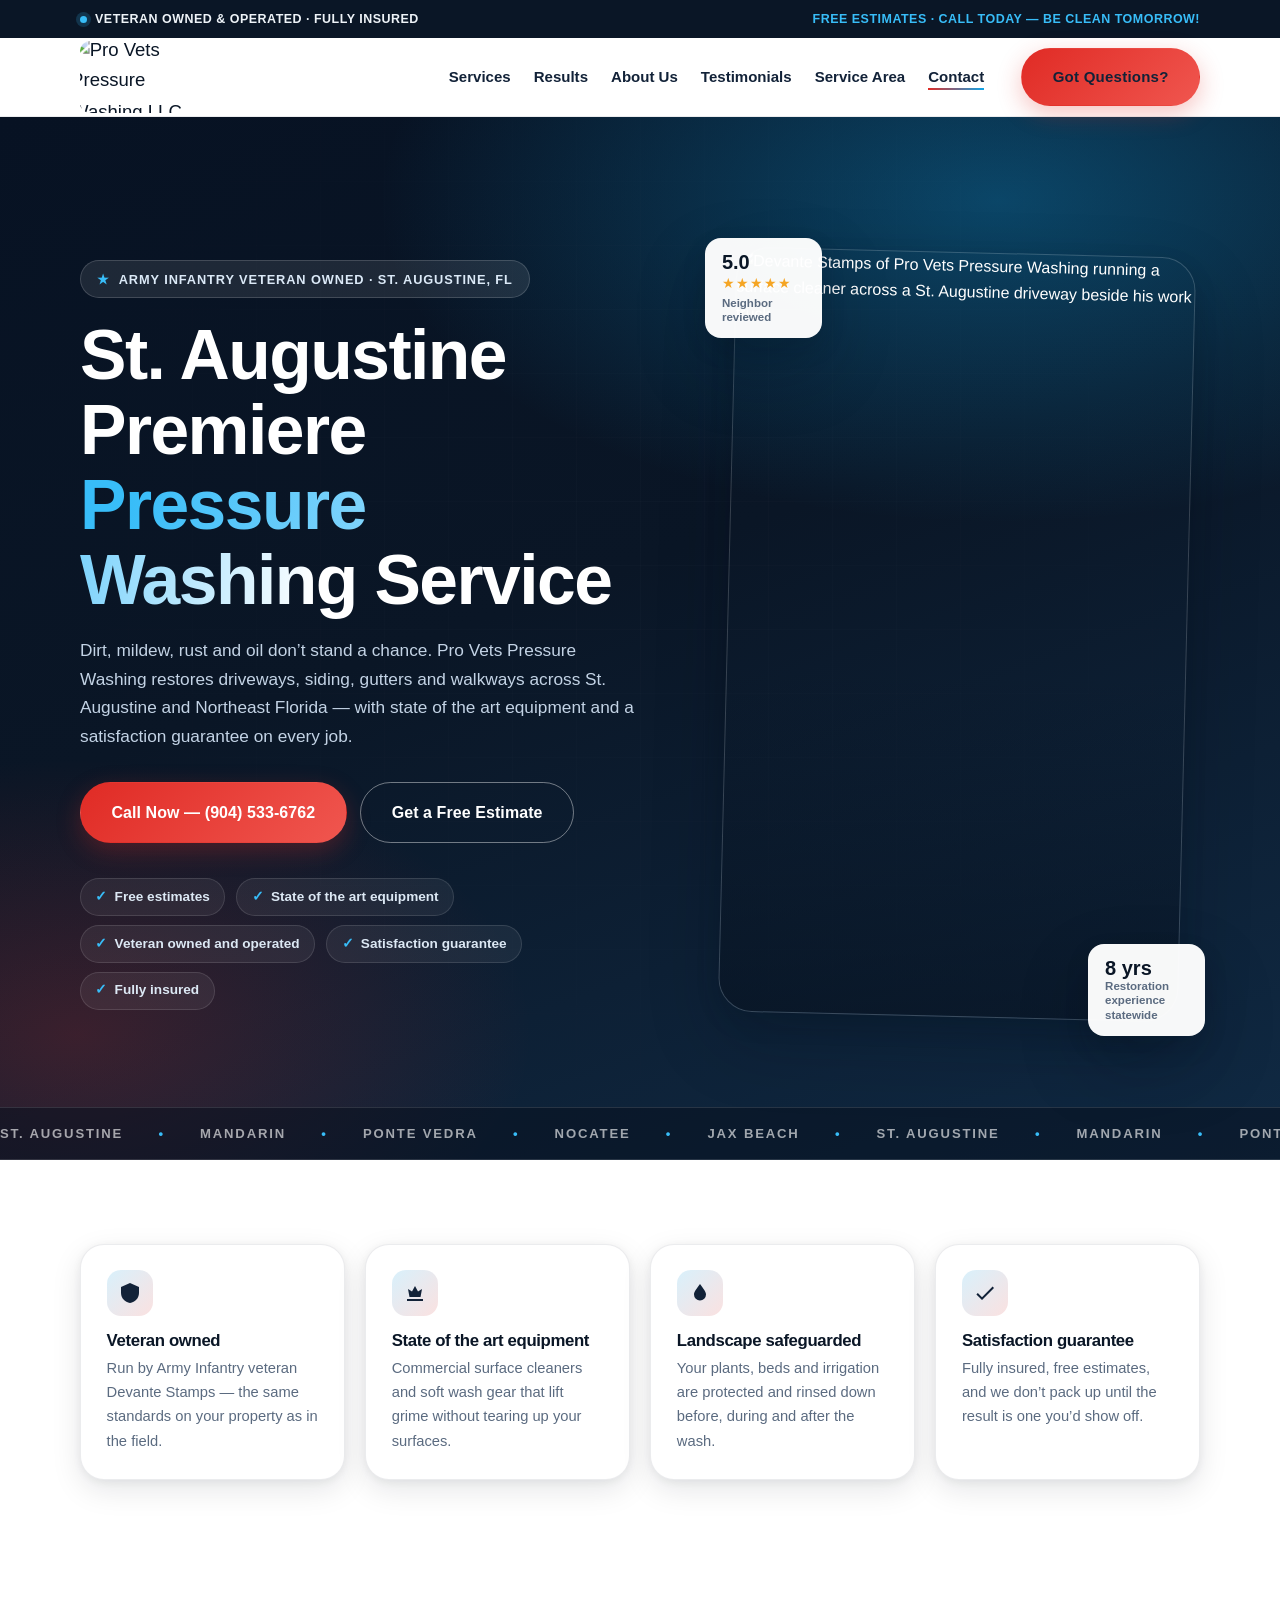
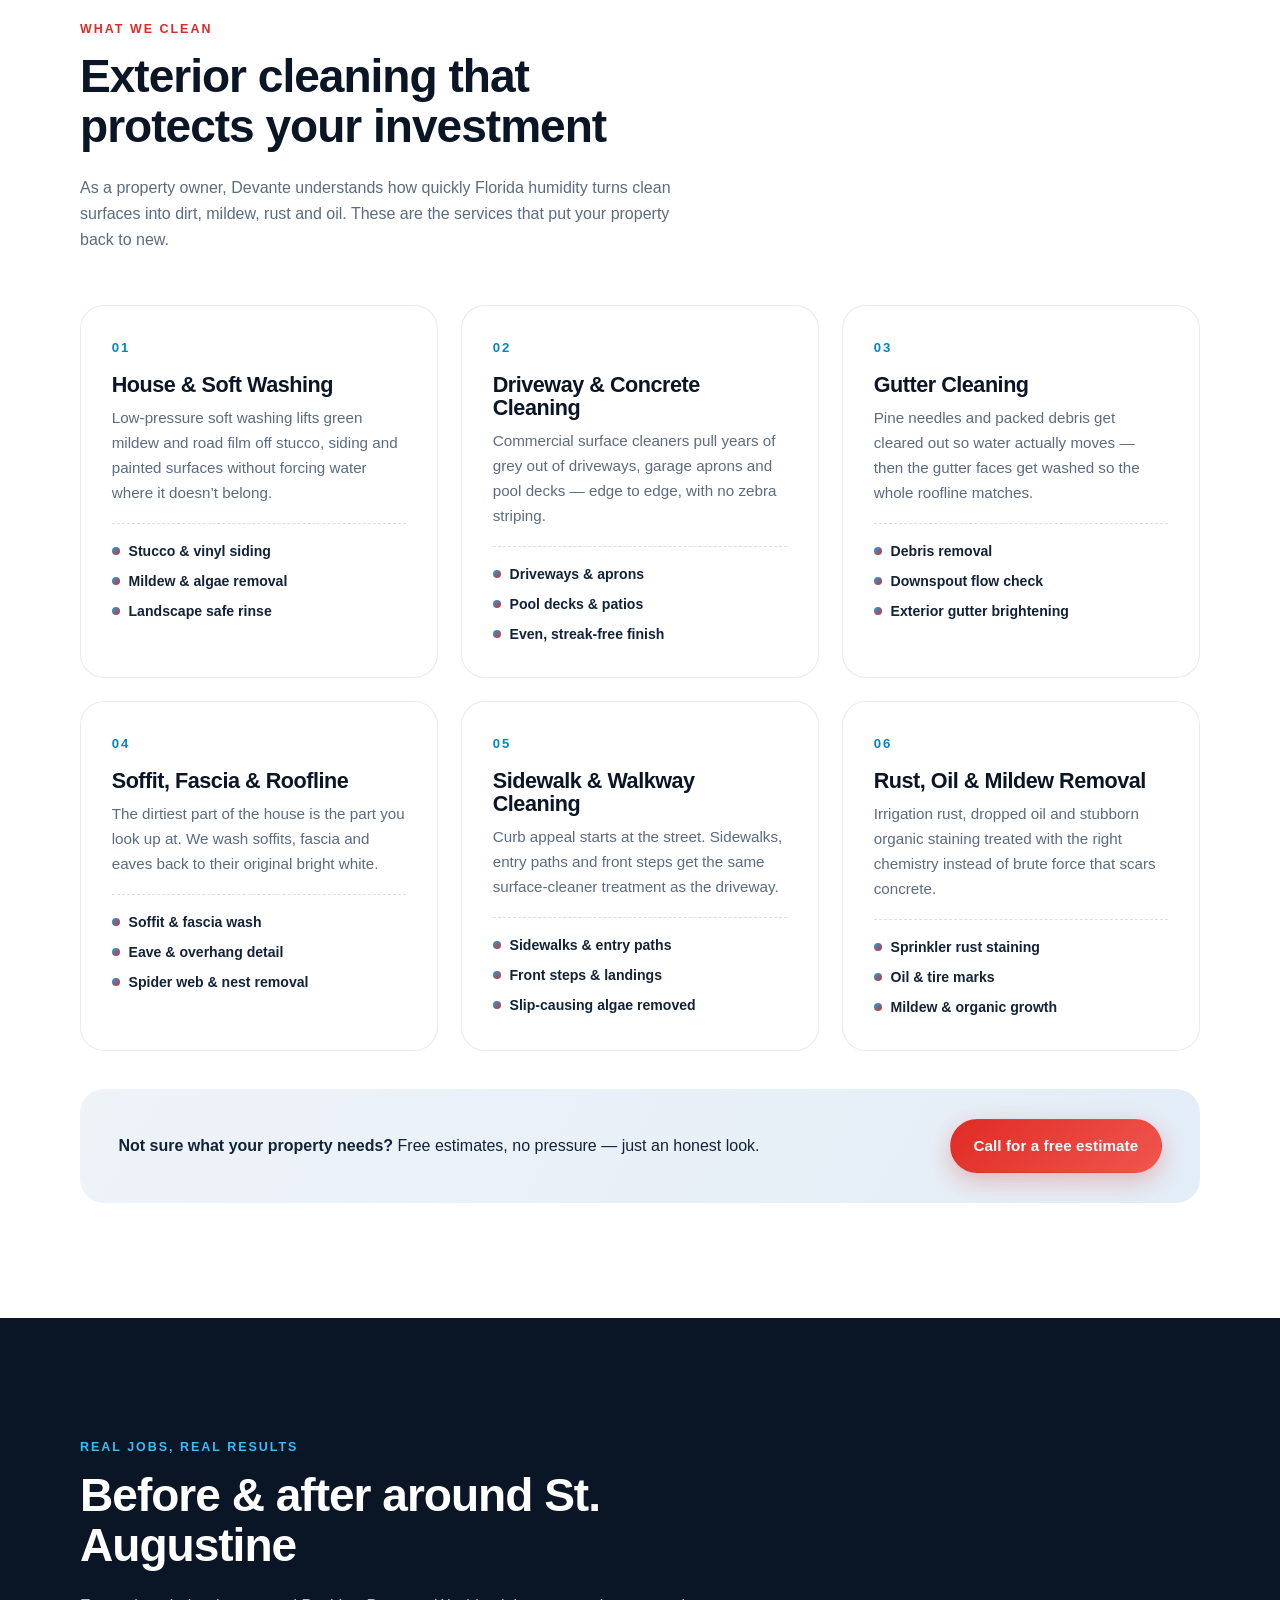
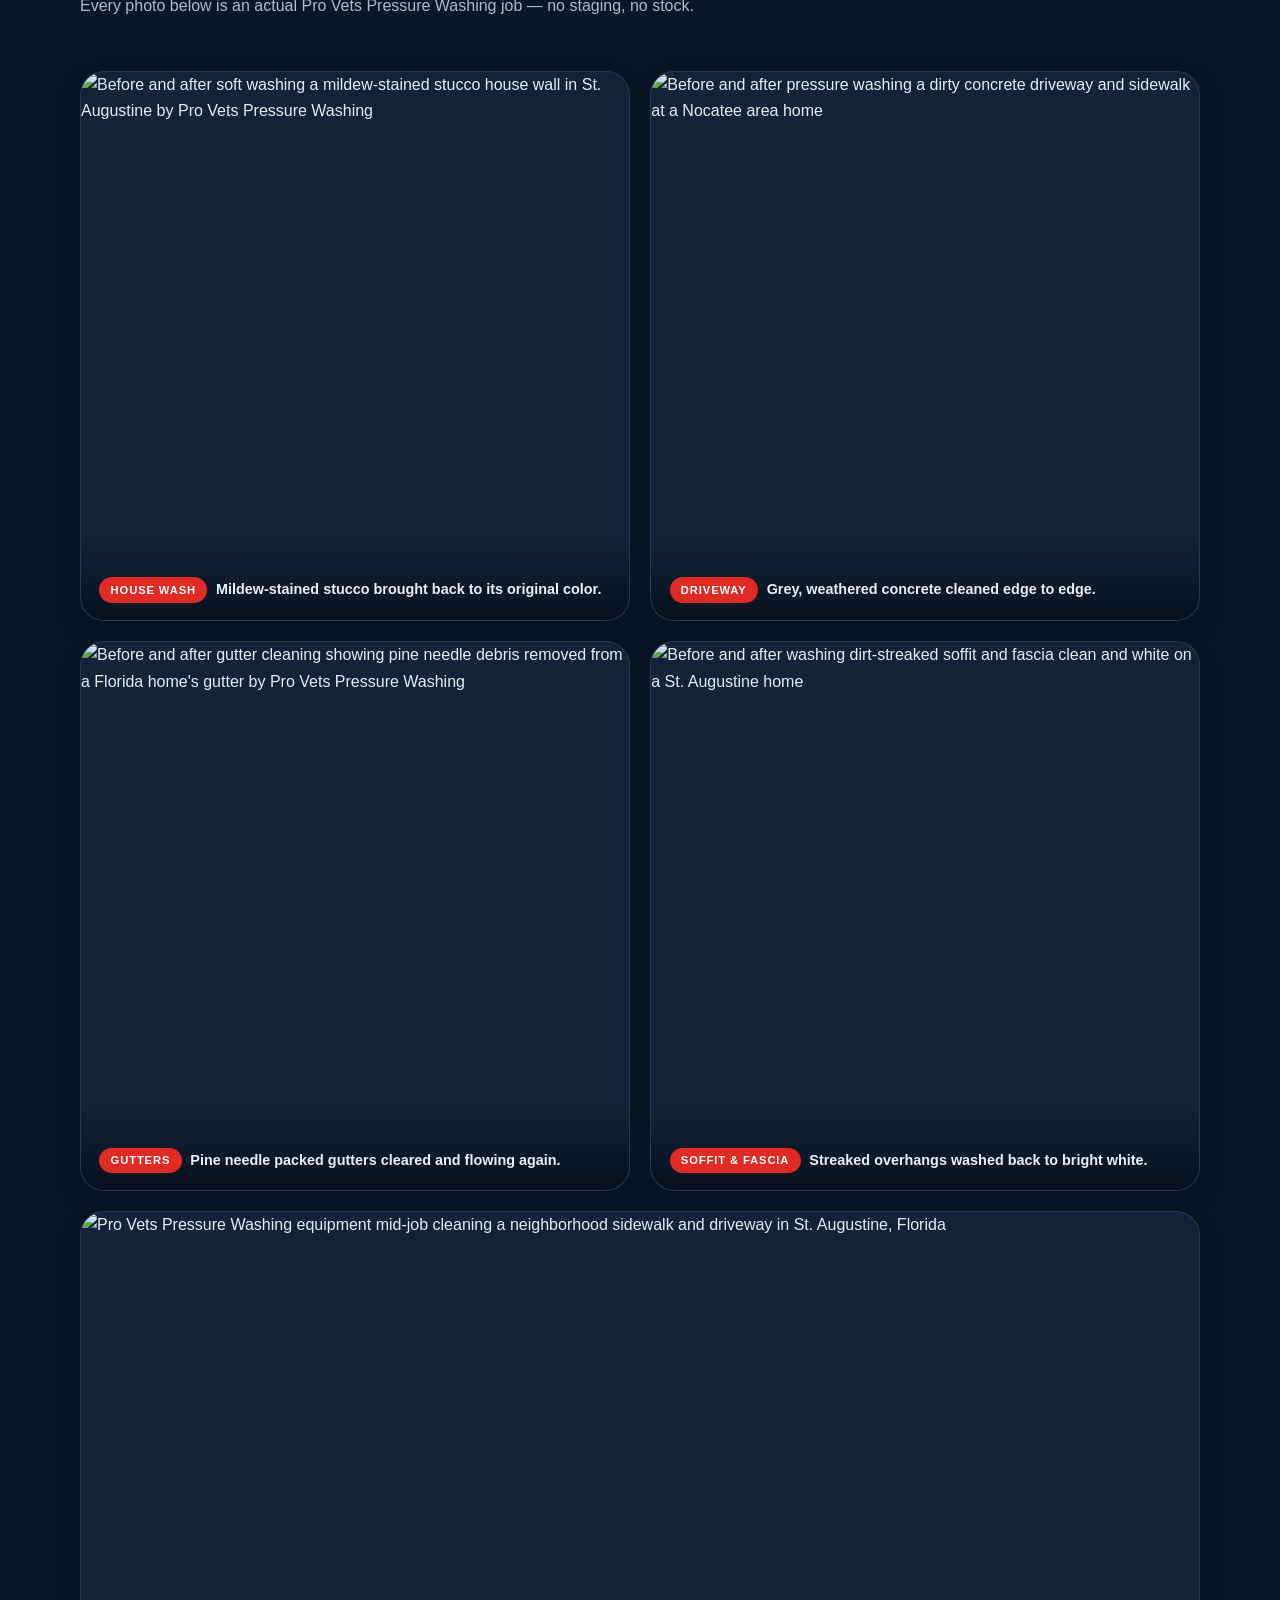
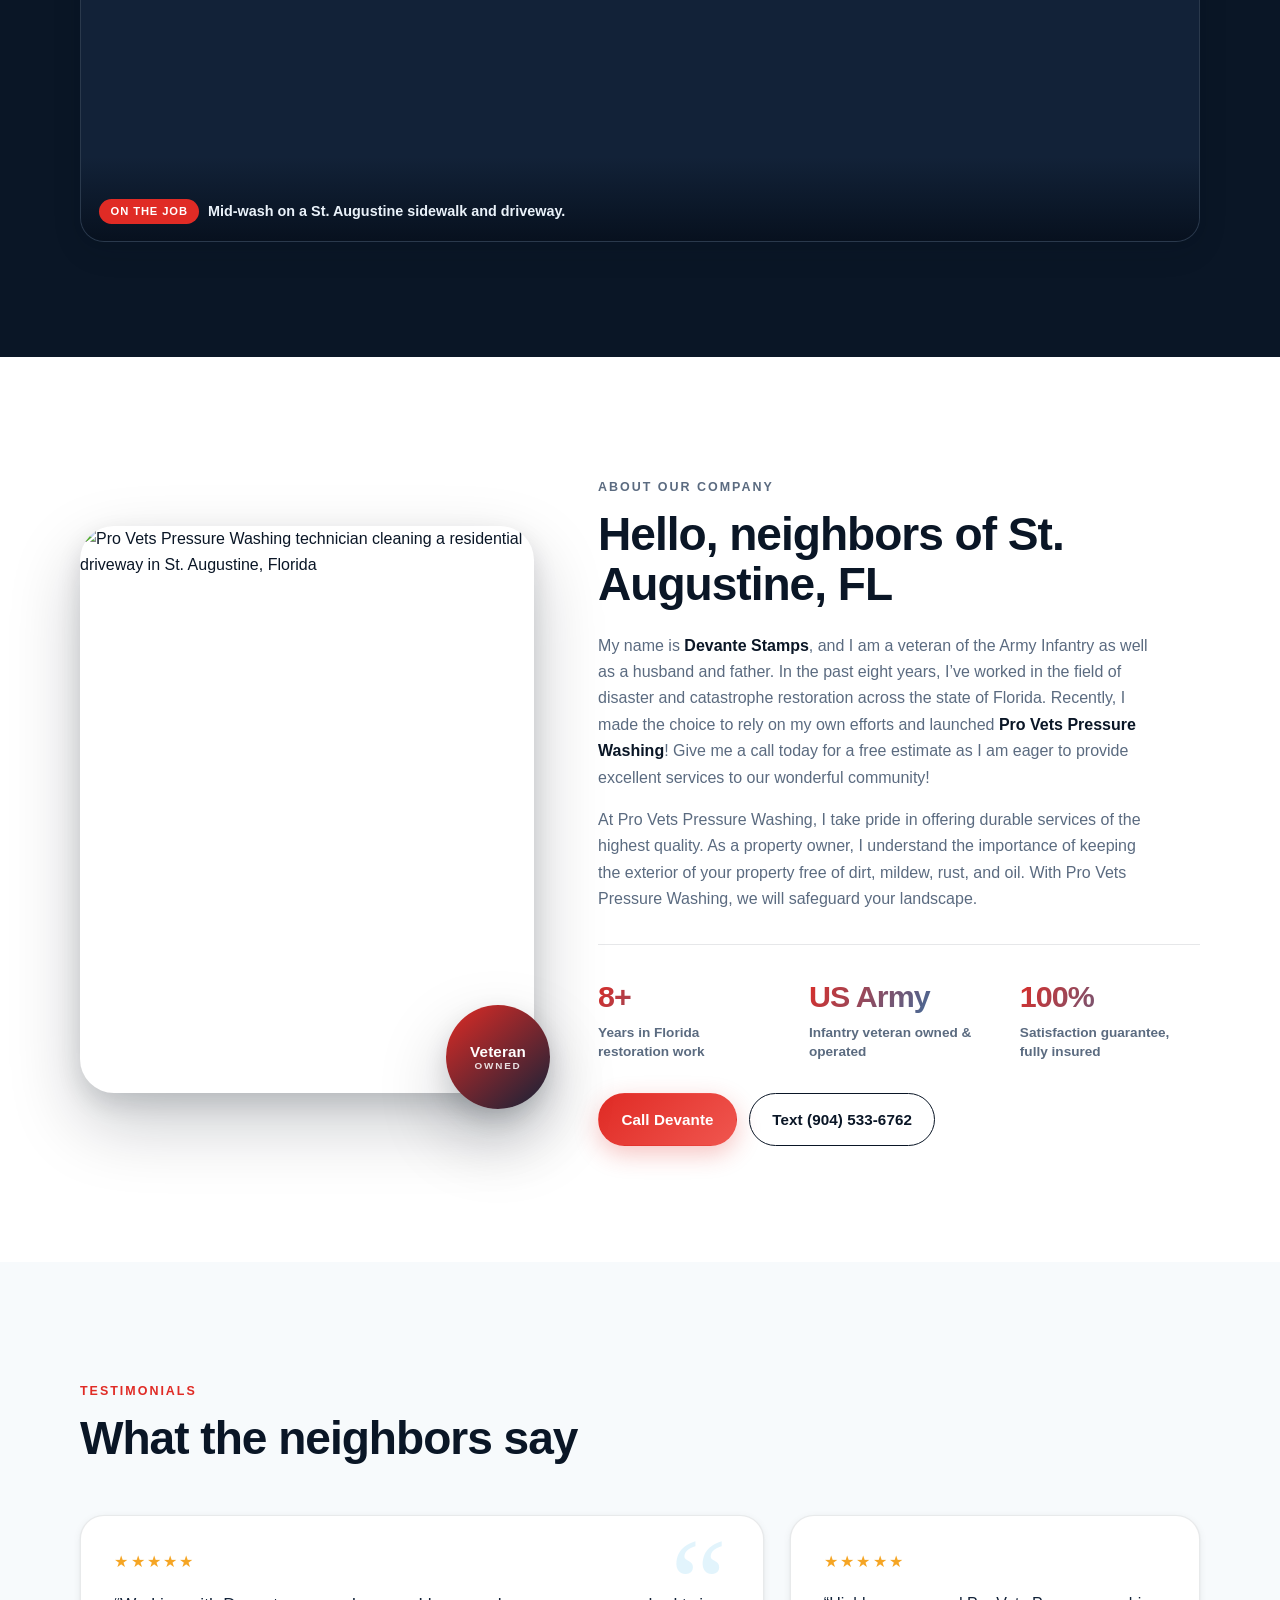
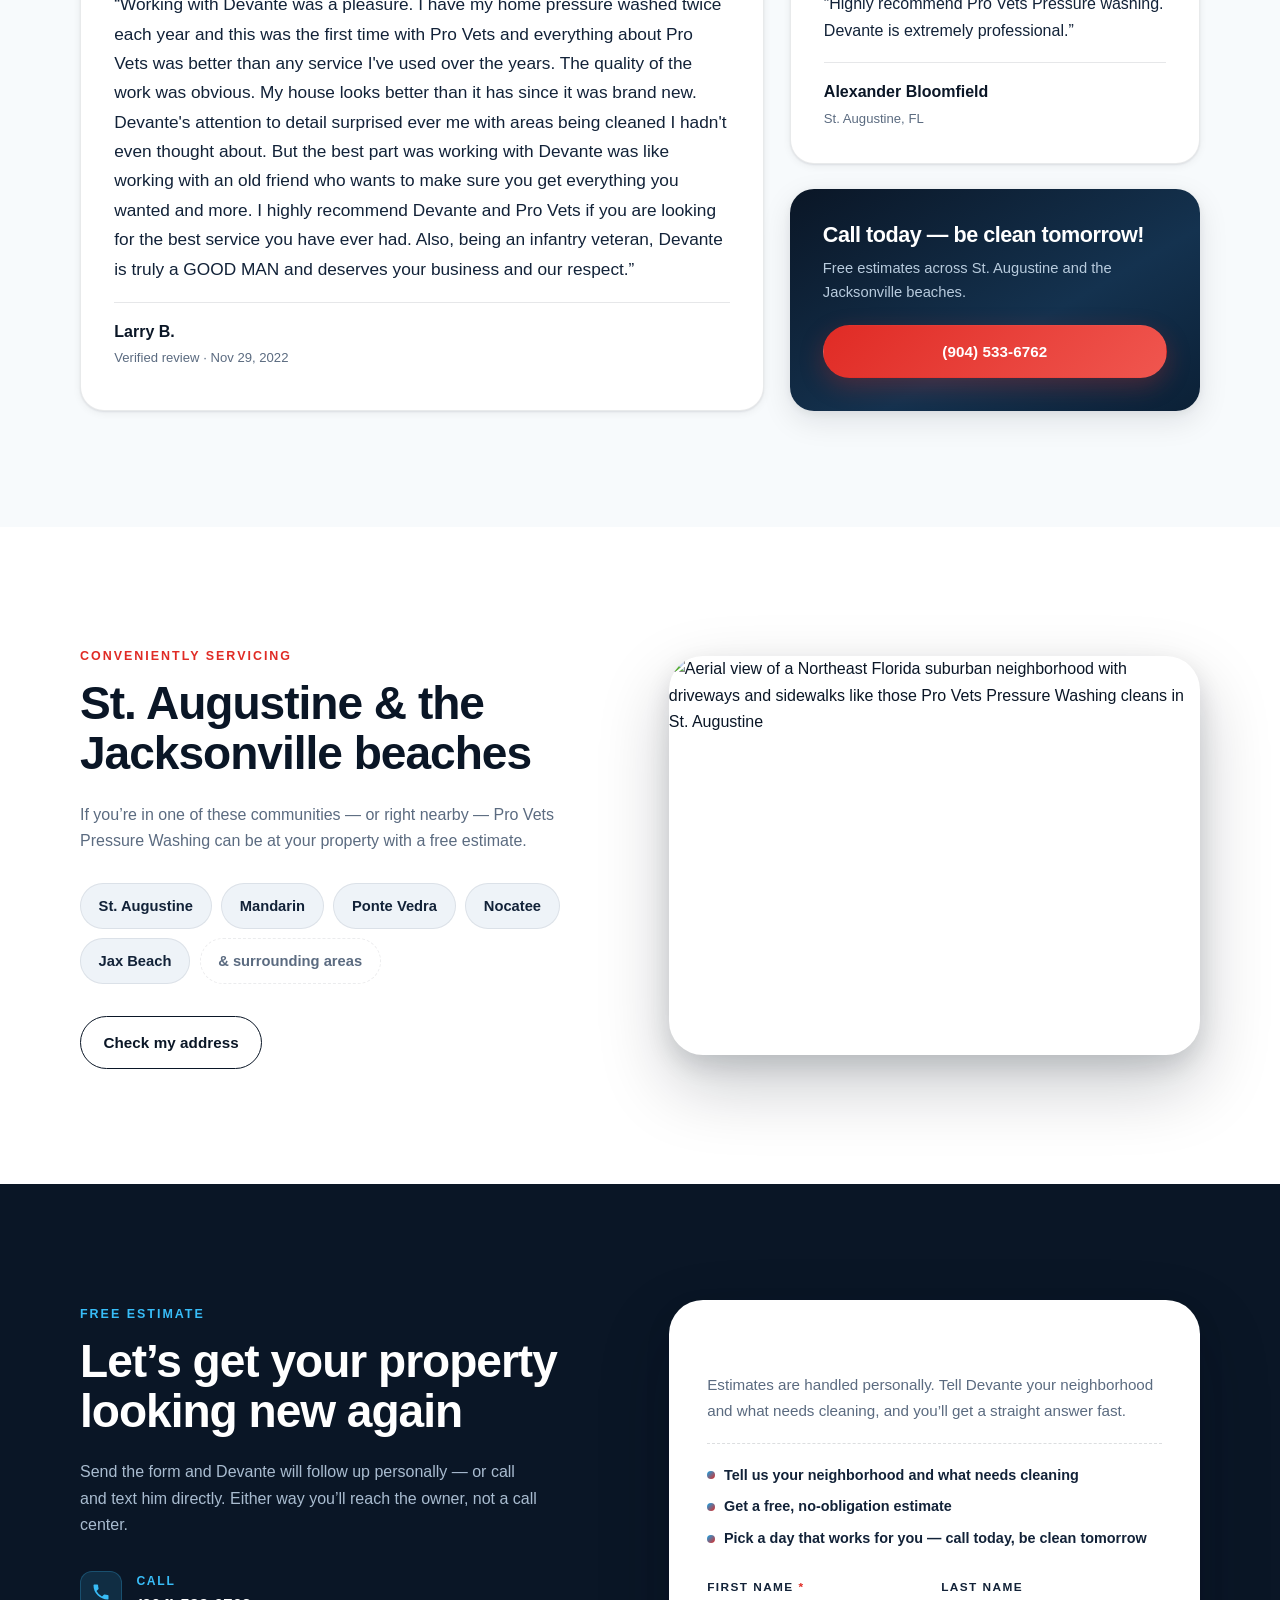
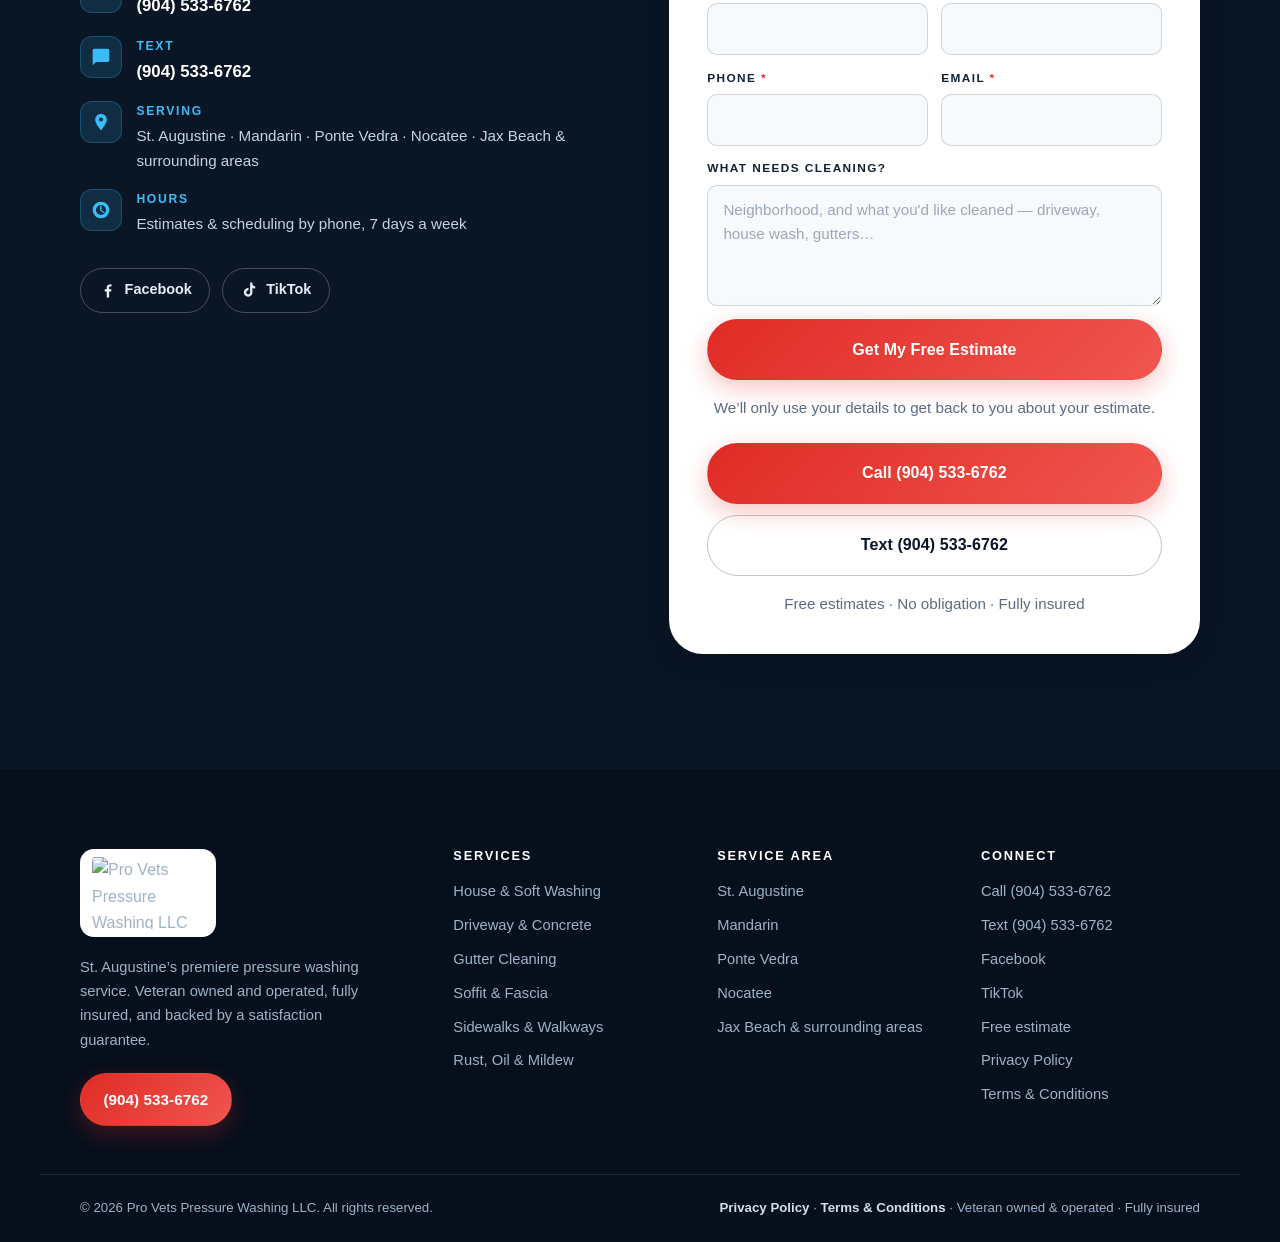
==== index.html @ 1c062914 "feat: add LeadrVision chatbot and site admin" ====
<!DOCTYPE html>
<html lang="en">
<head>
<meta charset="utf-8">
<meta name="viewport" content="width=device-width, initial-scale=1">
<title>Pro Vets Pressure Washing LLC | St. Augustine, FL</title>
<meta name="description" content="Veteran owned and operated pressure washing in St. Augustine, Mandarin, Ponte Vedra, Nocatee &amp; Jax Beach. Free estimates, state of the art equipment, satisfaction guarantee, fully insured. Call (904) 533-6762.">
<meta name="keywords" content="pressure washing St. Augustine FL, house washing St. Augustine, driveway cleaning Nocatee, gutter cleaning Ponte Vedra, soft washing Mandarin, veteran owned pressure washing Jacksonville">
<meta name="author" content="Pro Vets Pressure Washing LLC">
<meta name="theme-color" content="#0a1626">
<link rel="canonical" href="https://www.provetspressurewashing.com/">

<!-- Open Graph / social -->
<meta property="og:type" content="website">
<meta property="og:title" content="Pro Vets Pressure Washing LLC | St. Augustine Premiere Pressure Washing Service">
<meta property="og:description" content="Veteran owned and operated. Free estimates, state of the art equipment, satisfaction guarantee, fully insured. Call today — be clean tomorrow!">
<meta property="og:image" content="https://images.pexels.com/photos/4876669/pexels-photo-4876669.jpeg?auto=compress&amp;cs=tinysrgb&amp;w=1200">
<meta property="og:locale" content="en_US">
<meta name="twitter:card" content="summary_large_image">
<meta name="twitter:title" content="Pro Vets Pressure Washing LLC">
<meta name="twitter:description" content="St. Augustine's premiere pressure washing service. Veteran owned. Free estimates. (904) 533-6762">
<meta name="twitter:image" content="https://images.pexels.com/photos/4876669/pexels-photo-4876669.jpeg?auto=compress&amp;cs=tinysrgb&amp;w=1200">

<!-- Favicon (company logo mark) -->
<link rel="icon" href="data:image/svg+xml,%3Csvg%20xmlns='http://www.w3.org/2000/svg'%20viewBox='0%200%2064%2064'%3E%3Crect%20width='64'%20height='64'%20rx='14'%20fill='%23e02b25'/%3E%3Ctext%20x='32'%20y='42'%20font-family='Arial,Helvetica,sans-serif'%20font-size='26'%20font-weight='bold'%20fill='%23ffffff'%20text-anchor='middle'%3EPV%3C/text%3E%3C/svg%3E">
<link rel="apple-touch-icon" href="data:image/svg+xml,%3Csvg%20xmlns='http://www.w3.org/2000/svg'%20viewBox='0%200%2064%2064'%3E%3Crect%20width='64'%20height='64'%20rx='14'%20fill='%23e02b25'/%3E%3Ctext%20x='32'%20y='42'%20font-family='Arial,Helvetica,sans-serif'%20font-size='26'%20font-weight='bold'%20fill='%23ffffff'%20text-anchor='middle'%3EPV%3C/text%3E%3C/svg%3E">

<link rel="preconnect" href="https://images.leadconnectorhq.com">
<link rel="stylesheet" href="styles.css">

<script type="application/ld+json">
{
  "@context": "https://schema.org",
  "@type": "HomeAndConstructionBusiness",
  "name": "Pro Vets Pressure Washing LLC",
  "description": "St. Augustine's premiere pressure washing service. Veteran owned and operated exterior cleaning for homes and properties across St. Augustine, Mandarin, Ponte Vedra, Nocatee and Jax Beach.",
  "telephone": "+1-904-533-6762",
  "image": "https://images.pexels.com/photos/4876669/pexels-photo-4876669.jpeg?auto=compress&cs=tinysrgb&w=1200",
  "logo": "https://assets.cdn.filesafe.space/60mqvUeI3AjQBxVF6rgY/media/6aada92e568ea1e227388a1c.png",
  "founder": { "@type": "Person", "name": "Devante Stamps" },
  "areaServed": [
    { "@type": "Place", "name": "St. Augustine, FL" },
    { "@type": "Place", "name": "Mandarin, FL" },
    { "@type": "Place", "name": "Ponte Vedra, FL" },
    { "@type": "Place", "name": "Nocatee, FL" },
    { "@type": "Place", "name": "Jacksonville Beach, FL" }
  ],
  "address": { "@type": "PostalAddress", "addressRegion": "FL", "addressCountry": "US", "addressLocality": "St. Augustine" },
  "sameAs": [
    "https://www.facebook.com/provetspw",
    "https://www.tiktok.com/@provetspwllc"
  ],
  "makesOffer": [
    { "@type": "Offer", "itemOffered": { "@type": "Service", "name": "House &amp; Soft Washing" } },
    { "@type": "Offer", "itemOffered": { "@type": "Service", "name": "Driveway &amp; Concrete Cleaning" } },
    { "@type": "Offer", "itemOffered": { "@type": "Service", "name": "Gutter Cleaning" } },
    { "@type": "Offer", "itemOffered": { "@type": "Service", "name": "Soffit, Fascia &amp; Roofline Washing" } },
    { "@type": "Offer", "itemOffered": { "@type": "Service", "name": "Sidewalk &amp; Walkway Cleaning" } },
    { "@type": "Offer", "itemOffered": { "@type": "Service", "name": "Rust, Oil &amp; Mildew Stain Removal" } }
  ]
}
</script>
</head>
<body>

<a class="skip-link" href="#main">Skip to main content</a>

<!-- ============ HEADER ============ -->
<header class="site-header" id="top">
  <div class="topbar">
    <div class="wrap topbar__inner">
      <span class="topbar__item"><span class="dot" aria-hidden="true"></span> Veteran Owned &amp; Operated · Fully Insured</span>
      <span class="topbar__item topbar__item--right">Free estimates · Call today — be clean tomorrow!</span>
    </div>
  </div>

  <div class="wrap nav">
    <a class="brand" href="#top" aria-label="Pro Vets Pressure Washing LLC — home">
      <img class="brand__logo" src="https://assets.cdn.filesafe.space/60mqvUeI3AjQBxVF6rgY/media/6aada92e568ea1e227388a1c.png" alt="Pro Vets Pressure Washing LLC" width="512" height="512" decoding="async">
    </a>

    <button class="nav__toggle" id="navToggle" aria-expanded="false" aria-controls="primaryNav" aria-label="Open navigation menu">
      <span></span><span></span><span></span>
    </button>

    <nav class="nav__menu" id="primaryNav" aria-label="Primary">
      <ul>
        <li><a href="#services">Services</a></li>
        <li><a href="#results">Results</a></li>
        <li><a href="#about">About Us</a></li>
        <li><a href="#testimonials">Testimonials</a></li>
        <li><a href="#areas">Service Area</a></li>
        <li><a href="#contact">Contact</a></li>
      </ul>
      <div class="nav__cta">
        <a class="btn btn--primary" href="#contact">Got Questions?</a>
      </div>
    </nav>
  </div>
</header>

<main id="main">

<!-- ============ HERO ============ -->
<section class="hero" aria-labelledby="hero-title">
  <div class="hero__bg" aria-hidden="true"></div>
  <div class="wrap hero__inner">
    <div class="hero__copy">
      <p class="eyebrow"><span class="eyebrow__star" aria-hidden="true">★</span> Army Infantry Veteran Owned · St. Augustine, FL</p>
      <h1 id="hero-title">St. Augustine Premiere <span class="grad">Pressure Washing</span> Service</h1>
      <p class="hero__lead">
        Dirt, mildew, rust and oil don’t stand a chance. Pro Vets Pressure Washing restores driveways,
        siding, gutters and walkways across St. Augustine and Northeast Florida — with state of the art equipment
        and a satisfaction guarantee on every job.
      </p>

      <div class="hero__actions">
        <a class="btn btn--primary btn--lg" href="tel:+19045336762">Call Now — (904) 533-6762</a>
        <a class="btn btn--outline btn--lg" href="#contact">Get a Free Estimate</a>
      </div>

      <ul class="hero__points">
        <li>Free estimates</li>
        <li>State of the art equipment</li>
        <li>Veteran owned and operated</li>
        <li>Satisfaction guarantee</li>
        <li>Fully insured</li>
      </ul>
    </div>

    <div class="hero__media">
      <div class="hero__frame">
        <img
          src="https://images.pexels.com/photos/4876669/pexels-photo-4876669.jpeg?auto=compress&amp;cs=tinysrgb&amp;w=900"
          srcset="https://images.pexels.com/photos/4876669/pexels-photo-4876669.jpeg?auto=compress&amp;cs=tinysrgb&amp;w=640 640w,
                  https://images.pexels.com/photos/4876669/pexels-photo-4876669.jpeg?auto=compress&amp;cs=tinysrgb&amp;w=900 900w,
                  https://images.pexels.com/photos/4876669/pexels-photo-4876669.jpeg?auto=compress&amp;cs=tinysrgb&amp;w=1200 1200w"
          sizes="(max-width: 900px) 90vw, 460px"
          width="760" height="1266" fetchpriority="high"
          alt="Devante Stamps of Pro Vets Pressure Washing running a surface cleaner across a St. Augustine driveway beside his work truck">
      </div>
      <div class="hero__badge hero__badge--top">
        <strong>5.0</strong>
        <span aria-hidden="true">★★★★★</span>
        <small>Neighbor reviewed</small>
      </div>
      <div class="hero__badge hero__badge--bottom">
        <strong>8 yrs</strong>
        <small>Restoration experience statewide</small>
      </div>
    </div>
  </div>

  <div class="ticker" aria-hidden="true">
    <div class="ticker__track">
      <span>St. Augustine</span><span>•</span><span>Mandarin</span><span>•</span>
      <span>Ponte Vedra</span><span>•</span><span>Nocatee</span><span>•</span><span>Jax Beach</span><span>•</span>
      <span>St. Augustine</span><span>•</span><span>Mandarin</span><span>•</span>
      <span>Ponte Vedra</span><span>•</span><span>Nocatee</span><span>•</span><span>Jax Beach</span><span>•</span>
    </div>
  </div>
</section>

<!-- ============ VALUE STRIP ============ -->
<section class="strip" aria-label="Why homeowners choose Pro Vets">
  <div class="wrap strip__grid">
    <article class="strip__card reveal">
      <span class="strip__icon" aria-hidden="true">
        <svg viewBox="0 0 24 24"><path d="M12 2 3 6v6c0 5 3.8 9.3 9 10 5.2-.7 9-5 9-10V6z"/></svg>
      </span>
      <h3>Veteran owned</h3>
      <p>Run by Army Infantry veteran Devante Stamps — the same standards on your property as in the field.</p>
    </article>
    <article class="strip__card reveal">
      <span class="strip__icon" aria-hidden="true">
        <svg viewBox="0 0 24 24"><path d="M4 20h16v-2H4zM6.5 16h11l1.5-8-4 2.5L12 5 9 10.5 5 8z"/></svg>
      </span>
      <h3>State of the art equipment</h3>
      <p>Commercial surface cleaners and soft wash gear that lift grime without tearing up your surfaces.</p>
    </article>
    <article class="strip__card reveal">
      <span class="strip__icon" aria-hidden="true">
        <svg viewBox="0 0 24 24"><path d="M12 3c-3 4.5-6 7.3-6 10.5A6 6 0 0 0 18 13.5C18 10.3 15 7.5 12 3"/></svg>
      </span>
      <h3>Landscape safeguarded</h3>
      <p>Your plants, beds and irrigation are protected and rinsed down before, during and after the wash.</p>
    </article>
    <article class="strip__card reveal">
      <span class="strip__icon" aria-hidden="true">
        <svg viewBox="0 0 24 24"><path d="M9 16.2 4.8 12l-1.4 1.4L9 19 21 7l-1.4-1.4z"/></svg>
      </span>
      <h3>Satisfaction guarantee</h3>
      <p>Fully insured, free estimates, and we don’t pack up until the result is one you’d show off.</p>
    </article>
  </div>
</section>

<!-- ============ SERVICES ============ -->
<section class="section" id="services" aria-labelledby="services-title">
  <div class="wrap">
    <header class="section__head">
      <p class="kicker">What we clean</p>
      <h2 id="services-title">Exterior cleaning that protects your investment</h2>
      <p class="section__sub">
        As a property owner, Devante understands how quickly Florida humidity turns clean surfaces into
        dirt, mildew, rust and oil. These are the services that put your property back to new.
      </p>
    </header>

    <div class="services">
      <article class="service reveal">
        <span class="service__num">01</span>
        <h3>House &amp; Soft Washing</h3>
        <p>Low-pressure soft washing lifts green mildew and road film off stucco, siding and painted surfaces without forcing water where it doesn’t belong.</p>
        <ul class="service__list">
          <li>Stucco &amp; vinyl siding</li>
          <li>Mildew &amp; algae removal</li>
          <li>Landscape safe rinse</li>
        </ul>
      </article>

      <article class="service reveal">
        <span class="service__num">02</span>
        <h3>Driveway &amp; Concrete Cleaning</h3>
        <p>Commercial surface cleaners pull years of grey out of driveways, garage aprons and pool decks — edge to edge, with no zebra striping.</p>
        <ul class="service__list">
          <li>Driveways &amp; aprons</li>
          <li>Pool decks &amp; patios</li>
          <li>Even, streak-free finish</li>
        </ul>
      </article>

      <article class="service reveal">
        <span class="service__num">03</span>
        <h3>Gutter Cleaning</h3>
        <p>Pine needles and packed debris get cleared out so water actually moves — then the gutter faces get washed so the whole roofline matches.</p>
        <ul class="service__list">
          <li>Debris removal</li>
          <li>Downspout flow check</li>
          <li>Exterior gutter brightening</li>
        </ul>
      </article>

      <article class="service reveal">
        <span class="service__num">04</span>
        <h3>Soffit, Fascia &amp; Roofline</h3>
        <p>The dirtiest part of the house is the part you look up at. We wash soffits, fascia and eaves back to their original bright white.</p>
        <ul class="service__list">
          <li>Soffit &amp; fascia wash</li>
          <li>Eave &amp; overhang detail</li>
          <li>Spider web &amp; nest removal</li>
        </ul>
      </article>

      <article class="service reveal">
        <span class="service__num">05</span>
        <h3>Sidewalk &amp; Walkway Cleaning</h3>
        <p>Curb appeal starts at the street. Sidewalks, entry paths and front steps get the same surface-cleaner treatment as the driveway.</p>
        <ul class="service__list">
          <li>Sidewalks &amp; entry paths</li>
          <li>Front steps &amp; landings</li>
          <li>Slip-causing algae removed</li>
        </ul>
      </article>

      <article class="service reveal">
        <span class="service__num">06</span>
        <h3>Rust, Oil &amp; Mildew Removal</h3>
        <p>Irrigation rust, dropped oil and stubborn organic staining treated with the right chemistry instead of brute force that scars concrete.</p>
        <ul class="service__list">
          <li>Sprinkler rust staining</li>
          <li>Oil &amp; tire marks</li>
          <li>Mildew &amp; organic growth</li>
        </ul>
      </article>
    </div>

    <div class="services__cta">
      <p><strong>Not sure what your property needs?</strong> Free estimates, no pressure — just an honest look.</p>
      <a class="btn btn--primary" href="tel:+19045336762">Call for a free estimate</a>
    </div>
  </div>
</section>

<!-- ============ RESULTS / BEFORE & AFTER ============ -->
<section class="section section--dark" id="results" aria-labelledby="results-title">
  <div class="wrap">
    <header class="section__head section__head--light">
      <p class="kicker">Real jobs, real results</p>
      <h2 id="results-title">Before &amp; after around St. Augustine</h2>
      <p class="section__sub">Every photo below is an actual Pro Vets Pressure Washing job — no staging, no stock.</p>
    </header>

    <div class="gallery">
      <figure class="gallery__item reveal">
        <img loading="lazy" width="900" height="900"
          src="https://images.leadconnectorhq.com/image/f_webp/q_80/r_900/u_https://assets.cdn.filesafe.space/tEwpfqRXyJciceBXi2qw/media/6388be97dc4fc22bc71daac3.jpeg"
          srcset="https://images.leadconnectorhq.com/image/f_webp/q_80/r_640/u_https://assets.cdn.filesafe.space/tEwpfqRXyJciceBXi2qw/media/6388be97dc4fc22bc71daac3.jpeg 640w,
                  https://images.leadconnectorhq.com/image/f_webp/q_80/r_900/u_https://assets.cdn.filesafe.space/tEwpfqRXyJciceBXi2qw/media/6388be97dc4fc22bc71daac3.jpeg 900w"
          sizes="(max-width: 700px) 90vw, 45vw"
          alt="Before and after soft washing a mildew-stained stucco house wall in St. Augustine by Pro Vets Pressure Washing">
        <figcaption><span class="tag">House Wash</span> Mildew-stained stucco brought back to its original color.</figcaption>
      </figure>

      <figure class="gallery__item reveal">
        <img loading="lazy" width="900" height="900"
          src="https://images.leadconnectorhq.com/image/f_webp/q_80/r_900/u_https://assets.cdn.filesafe.space/tEwpfqRXyJciceBXi2qw/media/6388be97e6115571658e54ee.jpeg"
          srcset="https://images.leadconnectorhq.com/image/f_webp/q_80/r_640/u_https://assets.cdn.filesafe.space/tEwpfqRXyJciceBXi2qw/media/6388be97e6115571658e54ee.jpeg 640w,
                  https://images.leadconnectorhq.com/image/f_webp/q_80/r_900/u_https://assets.cdn.filesafe.space/tEwpfqRXyJciceBXi2qw/media/6388be97e6115571658e54ee.jpeg 900w"
          sizes="(max-width: 700px) 90vw, 45vw"
          alt="Before and after pressure washing a dirty concrete driveway and sidewalk at a Nocatee area home">
        <figcaption><span class="tag">Driveway</span> Grey, weathered concrete cleaned edge to edge.</figcaption>
      </figure>

      <figure class="gallery__item reveal">
        <img loading="lazy" width="900" height="900"
          src="https://images.leadconnectorhq.com/image/f_webp/q_80/r_900/u_https://assets.cdn.filesafe.space/tEwpfqRXyJciceBXi2qw/media/6388be97dc4fc2801d1daab6.jpeg"
          srcset="https://images.leadconnectorhq.com/image/f_webp/q_80/r_640/u_https://assets.cdn.filesafe.space/tEwpfqRXyJciceBXi2qw/media/6388be97dc4fc2801d1daab6.jpeg 640w,
                  https://images.leadconnectorhq.com/image/f_webp/q_80/r_900/u_https://assets.cdn.filesafe.space/tEwpfqRXyJciceBXi2qw/media/6388be97dc4fc2801d1daab6.jpeg 900w"
          sizes="(max-width: 700px) 90vw, 45vw"
          alt="Before and after gutter cleaning showing pine needle debris removed from a Florida home's gutter by Pro Vets Pressure Washing">
        <figcaption><span class="tag">Gutters</span> Pine needle packed gutters cleared and flowing again.</figcaption>
      </figure>

      <figure class="gallery__item reveal">
        <img loading="lazy" width="900" height="900"
          src="https://images.leadconnectorhq.com/image/f_webp/q_80/r_1200/u_https://assets.cdn.filesafe.space/tEwpfqRXyJciceBXi2qw/media/6388be97e61155748d8e54e6.jpeg"
          sizes="(max-width: 700px) 90vw, 45vw"
          alt="Before and after washing dirt-streaked soffit and fascia clean and white on a St. Augustine home">
        <figcaption><span class="tag">Soffit &amp; Fascia</span> Streaked overhangs washed back to bright white.</figcaption>
      </figure>

      <figure class="gallery__item gallery__item--wide reveal">
        <img loading="lazy" width="900" height="1200"
          src="https://images.leadconnectorhq.com/image/f_webp/q_80/r_1200/u_https://assets.cdn.filesafe.space/tEwpfqRXyJciceBXi2qw/media/6388be97e61155dc698e54f6.jpeg"
          sizes="(max-width: 700px) 90vw, 45vw"
          alt="Pro Vets Pressure Washing equipment mid-job cleaning a neighborhood sidewalk and driveway in St. Augustine, Florida">
        <figcaption><span class="tag">On the job</span> Mid-wash on a St. Augustine sidewalk and driveway.</figcaption>
      </figure>
    </div>
  </div>
</section>

<!-- ============ ABOUT ============ -->
<section class="section" id="about" aria-labelledby="about-title">
  <div class="wrap about">
    <div class="about__media reveal">
      <img decoding="async" width="900" height="1200"
        src="https://images.pexels.com/photos/5693651/pexels-photo-5693651.jpeg?auto=compress&amp;cs=tinysrgb&amp;w=900"
        srcset="https://images.pexels.com/photos/5693651/pexels-photo-5693651.jpeg?auto=compress&amp;cs=tinysrgb&amp;w=640 640w,
                https://images.pexels.com/photos/5693651/pexels-photo-5693651.jpeg?auto=compress&amp;cs=tinysrgb&amp;w=900 900w"
        sizes="(max-width: 900px) 90vw, 480px"
        alt="Pro Vets Pressure Washing technician cleaning a residential driveway in St. Augustine, Florida">
      <div class="about__stamp about__stamp--text">
        <strong>Veteran</strong>
        <span>Owned</span>
      </div>
    </div>

    <div class="about__copy">
      <p class="kicker">About our company</p>
      <h2 id="about-title">Hello, neighbors of St. Augustine, FL</h2>
      <p>
        My name is <strong>Devante Stamps</strong>, and I am a veteran of the Army Infantry as well as a husband
        and father. In the past eight years, I’ve worked in the field of disaster and catastrophe restoration
        across the state of Florida. Recently, I made the choice to rely on my own efforts and launched
        <strong>Pro Vets Pressure Washing</strong>! Give me a call today for a free estimate as I am eager to
        provide excellent services to our wonderful community!
      </p>
      <p>
        At Pro Vets Pressure Washing, I take pride in offering durable services of the highest quality. As a
        property owner, I understand the importance of keeping the exterior of your property free of dirt,
        mildew, rust, and oil. With Pro Vets Pressure Washing, we will safeguard your landscape.
      </p>

      <dl class="about__stats">
        <div><dt>8+</dt><dd>Years in Florida restoration work</dd></div>
        <div><dt>US Army</dt><dd>Infantry veteran owned &amp; operated</dd></div>
        <div><dt>100%</dt><dd>Satisfaction guarantee, fully insured</dd></div>
      </dl>

      <div class="about__actions">
        <a class="btn btn--primary" href="tel:+19045336762">Call Devante</a>
        <a class="btn btn--outline" href="sms:+19045336762">Text (904) 533-6762</a>
      </div>
    </div>
  </div>
</section>

<!-- ============ TESTIMONIALS ============ -->
<section class="section section--tint" id="testimonials" aria-labelledby="testimonials-title">
  <div class="wrap">
    <header class="section__head">
      <p class="kicker">Testimonials</p>
      <h2 id="testimonials-title">What the neighbors say</h2>
    </header>

    <div class="quotes">
      <figure class="quote quote--feature reveal">
        <div class="quote__stars" role="img" aria-label="5 out of 5 stars">★★★★★</div>
        <blockquote>
          <p>
            “Working with Devante was a pleasure. I have my home pressure washed twice each year and this was
            the first time with Pro Vets and everything about Pro Vets was better than any service I've used over
            the years. The quality of the work was obvious. My house looks better than it has since it was brand
            new. Devante's attention to detail surprised ever me with areas being cleaned I hadn't even thought
            about. But the best part was working with Devante was like working with an old friend who wants to
            make sure you get everything you wanted and more. I highly recommend Devante and Pro Vets if you are
            looking for the best service you have ever had. Also, being an infantry veteran, Devante is truly a
            GOOD MAN and deserves your business and our respect.”
          </p>
        </blockquote>
        <figcaption><span class="quote__name">Larry B.</span><span class="quote__meta">Verified review · Nov 29, 2022</span></figcaption>
      </figure>

      <div class="quotes__side">
        <figure class="quote reveal">
          <div class="quote__stars" role="img" aria-label="5 out of 5 stars">★★★★★</div>
          <blockquote><p>“Highly recommend Pro Vets Pressure washing. Devante is extremely professional.”</p></blockquote>
          <figcaption><span class="quote__name">Alexander Bloomfield</span><span class="quote__meta">St. Augustine, FL</span></figcaption>
        </figure>

        <div class="quotes__cta reveal">
          <h3>Call today — be clean tomorrow!</h3>
          <p>Free estimates across St. Augustine and the Jacksonville beaches.</p>
          <a class="btn btn--primary btn--block" href="tel:+19045336762">(904) 533-6762</a>
        </div>
      </div>
    </div>
  </div>
</section>

<!-- ============ SERVICE AREA ============ -->
<section class="section" id="areas" aria-labelledby="areas-title">
  <div class="wrap areas">
    <div class="areas__copy">
      <p class="kicker">Conveniently servicing</p>
      <h2 id="areas-title">St. Augustine &amp; the Jacksonville beaches</h2>
      <p class="section__sub">If you’re in one of these communities — or right nearby — Pro Vets Pressure Washing can be at your property with a free estimate.</p>
      <ul class="areas__list">
        <li>St. Augustine</li>
        <li>Mandarin</li>
        <li>Ponte Vedra</li>
        <li>Nocatee</li>
        <li>Jax Beach</li>
        <li class="areas__list--plus">&amp; surrounding areas</li>
      </ul>
      <a class="btn btn--outline" href="#contact">Check my address</a>
    </div>
    <div class="areas__media reveal">
      <img decoding="async" width="940" height="650"
        src="https://images.pexels.com/photos/12569260/pexels-photo-12569260.jpeg?auto=compress&amp;cs=tinysrgb&amp;h=650&amp;w=940"
        alt="Aerial view of a Northeast Florida suburban neighborhood with driveways and sidewalks like those Pro Vets Pressure Washing cleans in St. Augustine">
    </div>
  </div>
</section>

<!-- ============ CONTACT ============ -->
<section class="section section--dark" id="contact" aria-labelledby="contact-title">
  <div class="wrap contact">
    <div class="contact__intro">
      <p class="kicker">Free estimate</p>
      <h2 id="contact-title">Let’s get your property looking new again</h2>
      <p>Send the form and Devante will follow up personally — or call and text him directly. Either way you’ll reach the owner, not a call center.</p>

      <ul class="contact__list">
        <li>
          <span class="contact__ico" aria-hidden="true"><svg viewBox="0 0 24 24"><path d="M6.6 10.8a15.1 15.1 0 0 0 6.6 6.6l2.2-2.2a1 1 0 0 1 1-.25 11.4 11.4 0 0 0 3.6.57 1 1 0 0 1 1 1V20a1 1 0 0 1-1 1A17 17 0 0 1 3 4a1 1 0 0 1 1-1h3.5a1 1 0 0 1 1 1 11.4 11.4 0 0 0 .57 3.6 1 1 0 0 1-.25 1z"/></svg></span>
          <span><strong>Call</strong><a href="tel:+19045336762">(904) 533-6762</a></span>
        </li>
        <li>
          <span class="contact__ico" aria-hidden="true"><svg viewBox="0 0 24 24"><path d="M20 2H4a2 2 0 0 0-2 2v18l4-4h14a2 2 0 0 0 2-2V4a2 2 0 0 0-2-2"/></svg></span>
          <span><strong>Text</strong><a href="sms:+19045336762">(904) 533-6762</a></span>
        </li>
        <li>
          <span class="contact__ico" aria-hidden="true"><svg viewBox="0 0 24 24"><path d="M12 2a7 7 0 0 0-7 7c0 5.2 7 13 7 13s7-7.8 7-13a7 7 0 0 0-7-7m0 9.5A2.5 2.5 0 1 1 12 6.5a2.5 2.5 0 0 1 0 5"/></svg></span>
          <span><strong>Serving</strong>St. Augustine · Mandarin · Ponte Vedra · Nocatee · Jax Beach &amp; surrounding areas</span>
        </li>
        <li>
          <span class="contact__ico" aria-hidden="true"><svg viewBox="0 0 24 24"><path d="M12 6a6 6 0 1 0 6 6 6 6 0 0 0-6-6m0-4a10 10 0 1 1-10 10A10 10 0 0 1 12 2m.6 5H11v6l4.7 2.9.8-1.3-3.9-2.3z"/></svg></span>
          <span><strong>Hours</strong>Estimates &amp; scheduling by phone, 7 days a week</span>
        </li>
      </ul>

      <div class="contact__social">
        <a href="https://www.facebook.com/provetspw" target="_blank" rel="noopener noreferrer" aria-label="Pro Vets Pressure Washing on Facebook">
          <svg viewBox="0 0 24 24" aria-hidden="true"><path d="M13.5 22v-8h2.7l.4-3.1h-3.1V8.9c0-.9.25-1.5 1.55-1.5H16.7V4.6A21 21 0 0 0 14.3 4.5c-2.4 0-4 1.45-4 4.1v2.3H7.6V14h2.7v8z"/></svg>
          Facebook
        </a>
        <a href="https://www.tiktok.com/@provetspwllc" target="_blank" rel="noopener noreferrer" aria-label="Pro Vets Pressure Washing on TikTok">
          <svg viewBox="0 0 24 24" aria-hidden="true"><path d="M16.5 2h-3v13.2a2.6 2.6 0 1 1-2.2-2.6V9.5a5.7 5.7 0 1 0 5.2 5.7V8.9a6.6 6.6 0 0 0 3.8 1.2V7a3.9 3.9 0 0 1-3.8-3.9z"/></svg>
          TikTok
        </a>
      </div>
    </div>

    <div class="contact__formwrap">
      <div class="contact__card">
        <h3>Request your free estimate</h3>
        <p>Estimates are handled personally. Tell Devante your neighborhood and what needs cleaning, and you’ll get a straight answer fast.</p>

        <ul class="contact__card-list">
          <li>Tell us your neighborhood and what needs cleaning</li>
          <li>Get a free, no-obligation estimate</li>
          <li>Pick a day that works for you — call today, be clean tomorrow</li>
        </ul>

        <form class="lead-form" id="estimateForm" data-form-name="Free Estimate Request" novalidate>
          <!-- Anti-spam honeypot: hidden from people, irresistible to bots -->
          <div class="lead-form__hp" aria-hidden="true">
            <label for="lf-company">Company</label>
            <input type="text" id="lf-company" name="company" tabindex="-1" autocomplete="off">
          </div>

          <div class="lead-form__row">
            <p class="lead-form__field">
              <label for="lf-first">First name <span class="req" aria-hidden="true">*</span></label>
              <input type="text" id="lf-first" name="firstName" autocomplete="given-name" required>
            </p>
            <p class="lead-form__field">
              <label for="lf-last">Last name</label>
              <input type="text" id="lf-last" name="lastName" autocomplete="family-name">
            </p>
          </div>

          <div class="lead-form__row">
            <p class="lead-form__field">
              <label for="lf-phone">Phone <span class="req" aria-hidden="true">*</span></label>
              <input type="tel" id="lf-phone" name="phone" autocomplete="tel" inputmode="tel" required>
            </p>
            <p class="lead-form__field">
              <label for="lf-email">Email <span class="req" aria-hidden="true">*</span></label>
              <input type="email" id="lf-email" name="email" autocomplete="email" inputmode="email" required>
            </p>
          </div>

          <p class="lead-form__field">
            <label for="lf-message">What needs cleaning?</label>
            <textarea id="lf-message" name="message" rows="4" placeholder="Neighborhood, and what you'd like cleaned — driveway, house wash, gutters…"></textarea>
          </p>

          <p class="lead-form__error" id="estimateError" role="alert" hidden></p>

          <button class="btn btn--primary btn--block btn--lg" type="submit" id="estimateSubmit">Get My Free Estimate</button>
          <p class="lead-form__fine">We’ll only use your details to get back to you about your estimate.</p>
        </form>

        <div class="lead-form__thanks" id="estimateThanks" role="status" tabindex="-1" hidden>
          <span class="lead-form__check" aria-hidden="true">
            <svg viewBox="0 0 24 24"><path d="M9 16.2 4.8 12l-1.4 1.4L9 19 21 7l-1.4-1.4z"/></svg>
          </span>
          <h4>Thank you — your request is in!</h4>
          <p>Devante has your details and will reach out personally with your free estimate. Need it sooner? Call or text (904) 533-6762.</p>
        </div>

        <div class="contact__card-actions">
          <a class="btn btn--primary btn--block btn--lg" href="tel:+19045336762">Call (904) 533-6762</a>
          <a class="btn btn--outline btn--block btn--lg" href="sms:+19045336762">Text (904) 533-6762</a>
        </div>

        <p class="contact__card-fine">Free estimates · No obligation · Fully insured</p>
      </div>
    </div>
  </div>
</section>

</main>

<!-- ============ FOOTER ============ -->
<footer class="site-footer">
  <div class="wrap footer__grid">
    <div class="footer__brand">
      <span class="brand brand--footer">
        <img class="brand__logo" src="https://assets.cdn.filesafe.space/60mqvUeI3AjQBxVF6rgY/media/6aada92e568ea1e227388a1c.png" alt="Pro Vets Pressure Washing LLC" width="512" height="512" loading="lazy" decoding="async">
      </span>
      <p>St. Augustine’s premiere pressure washing service. Veteran owned and operated, fully insured, and backed by a satisfaction guarantee.</p>
      <a class="btn btn--primary" href="tel:+19045336762">(904) 533-6762</a>
    </div>

    <div class="footer__col">
      <h4>Services</h4>
      <ul>
        <li><a href="#services">House &amp; Soft Washing</a></li>
        <li><a href="#services">Driveway &amp; Concrete</a></li>
        <li><a href="#services">Gutter Cleaning</a></li>
        <li><a href="#services">Soffit &amp; Fascia</a></li>
        <li><a href="#services">Sidewalks &amp; Walkways</a></li>
        <li><a href="#services">Rust, Oil &amp; Mildew</a></li>
      </ul>
    </div>

    <div class="footer__col">
      <h4>Service area</h4>
      <ul>
        <li>St. Augustine</li>
        <li>Mandarin</li>
        <li>Ponte Vedra</li>
        <li>Nocatee</li>
        <li>Jax Beach &amp; surrounding areas</li>
      </ul>
    </div>

    <div class="footer__col">
      <h4>Connect</h4>
      <ul>
        <li><a href="tel:+19045336762">Call (904) 533-6762</a></li>
        <li><a href="sms:+19045336762">Text (904) 533-6762</a></li>
        <li><a href="https://www.facebook.com/provetspw" target="_blank" rel="noopener noreferrer">Facebook</a></li>
        <li><a href="https://www.tiktok.com/@provetspwllc" target="_blank" rel="noopener noreferrer">TikTok</a></li>
        <li><a href="#contact">Free estimate</a></li>
        <li><a href="privacy-policy.html">Privacy Policy</a></li>
        <li><a href="terms-and-conditions.html">Terms &amp; Conditions</a></li>
      </ul>
    </div>
  </div>

  <div class="wrap footer__bottom">
    <p>&copy; <span id="year">2026</span> Pro Vets Pressure Washing LLC. All rights reserved.</p>
    <p class="footer__legal">
      <a href="privacy-policy.html">Privacy Policy</a> ·
      <a href="terms-and-conditions.html">Terms &amp; Conditions</a> ·
      Veteran owned &amp; operated · Fully insured
    </p>
  </div>
</footer>

<!-- Mobile sticky call bar -->
<div class="callbar" aria-label="Quick contact">
  <a class="callbar__btn callbar__btn--call" href="tel:+19045336762">Call Now</a>
  <a class="callbar__btn callbar__btn--quote" href="#contact">Free Estimate</a>
</div>

<script src="script.js" defer></script>
<script src="https://vision.leadrai.com/widget/loader.js" data-lv-widget data-kind="chatbot" data-widget="8b884b0f-41f3-4c65-96b3-77cb243ca458" async></script>
</body>
</html>
---- styles.css ----
/* =========================================================
   Pro Vets Pressure Washing LLC — 2026 redesign
   Vanilla CSS · mobile-first · no external dependencies
   ========================================================= */

/* ---------- Design tokens ---------- */
:root{
  --navy-900:#060f1c;
  --navy-800:#0a1626;
  --navy-700:#122238;
  --navy-600:#1b3350;
  --slate-500:#5b6b80;
  --slate-300:#9aa9bb;
  --mist-100:#eef3f8;
  --mist-050:#f7fafc;
  --white:#ffffff;

  --hydro-400:#38bdf8;
  --hydro-500:#0ea5e9;
  --hydro-600:#0284c7;
  --signal-500:#e02b25;
  --signal-600:#c0201b;

  --ring:0 0 0 3px rgba(14,165,233,.35);
  --shadow-sm:0 1px 2px rgba(6,15,28,.08), 0 2px 8px rgba(6,15,28,.06);
  --shadow-md:0 10px 30px rgba(6,15,28,.10), 0 2px 8px rgba(6,15,28,.06);
  --shadow-lg:0 30px 70px rgba(6,15,28,.22), 0 10px 24px rgba(6,15,28,.12);

  --r-sm:10px;
  --r-md:16px;
  --r-lg:24px;
  --r-xl:34px;

  --wrap:1200px;
  --gutter:clamp(18px, 4vw, 40px);
  --section-y:clamp(64px, 9vw, 120px);

  --font-sans:"Inter", -apple-system, BlinkMacSystemFont, "Segoe UI", Roboto, "Helvetica Neue", Arial, sans-serif;
  --font-display:"Inter", -apple-system, BlinkMacSystemFont, "Segoe UI Semibold", "Segoe UI", Roboto, Arial, sans-serif;
}

/* ---------- Reset ---------- */
*,*::before,*::after{box-sizing:border-box;}
html{-webkit-text-size-adjust:100%;scroll-behavior:smooth;}
body{
  margin:0;
  font-family:var(--font-sans);
  font-size:clamp(16px,1.02vw,17px);
  line-height:1.65;
  color:var(--navy-800);
  background:var(--white);
  -webkit-font-smoothing:antialiased;
  text-rendering:optimizeLegibility;
  overflow-x:hidden;
}
img{max-width:100%;display:block;height:auto;}
a{color:inherit;text-decoration:none;}
button,input,select,textarea{font:inherit;color:inherit;}
h1,h2,h3,h4{font-family:var(--font-display);margin:0 0 .5em;line-height:1.08;letter-spacing:-.022em;}
h1{font-size:clamp(2.35rem,5.6vw,4.35rem);font-weight:800;}
h2{font-size:clamp(1.85rem,3.6vw,2.9rem);font-weight:800;}
h3{font-size:clamp(1.12rem,1.7vw,1.35rem);font-weight:700;}
h4{font-size:1rem;font-weight:700;}
p{margin:0 0 1rem;}
ul{margin:0;padding:0;list-style:none;}

.wrap{width:100%;max-width:var(--wrap);margin-inline:auto;padding-inline:var(--gutter);}
.sr-only{position:absolute;width:1px;height:1px;padding:0;margin:-1px;overflow:hidden;clip:rect(0 0 0 0);white-space:nowrap;border:0;}
.skip-link{position:absolute;left:-9999px;top:0;z-index:999;background:var(--navy-800);color:#fff;padding:12px 18px;border-radius:0 0 var(--r-sm) 0;}
.skip-link:focus{left:0;}
:focus-visible{outline:none;box-shadow:var(--ring);border-radius:6px;}

/* ---------- Buttons ---------- */
.btn{
  --btn-bg:var(--navy-800);
  --btn-fg:#fff;
  display:inline-flex;align-items:center;justify-content:center;gap:.55rem;
  padding:.82rem 1.4rem;border:1px solid transparent;border-radius:999px;
  background:var(--btn-bg);color:var(--btn-fg);
  font-weight:700;font-size:.95rem;letter-spacing:.005em;white-space:nowrap;cursor:pointer;
  transition:transform .18s ease, box-shadow .18s ease, background .18s ease, color .18s ease, border-color .18s ease;
}
.btn svg{width:1.05em;height:1.05em;fill:currentColor;}
.btn:hover{transform:translateY(-2px);box-shadow:var(--shadow-md);}
.btn:active{transform:translateY(0);}
.btn--primary{--btn-bg:linear-gradient(135deg,var(--signal-500),#f0564f);box-shadow:0 8px 24px rgba(224,43,37,.28);}
.btn--primary:hover{--btn-bg:linear-gradient(135deg,var(--signal-600),#e0413a);box-shadow:0 12px 30px rgba(224,43,37,.34);}
.btn--outline{background:transparent;border-color:currentColor;color:var(--navy-800);box-shadow:none;}
.btn--outline:hover{background:var(--navy-800);color:#fff;border-color:var(--navy-800);}
.btn--ghost{background:rgba(255,255,255,.08);border-color:rgba(10,22,38,.14);color:var(--navy-800);box-shadow:none;}
.btn--ghost:hover{background:var(--mist-100);}
.btn--lg{padding:1.02rem 1.9rem;font-size:1rem;}
.btn--block{width:100%;}

.section--dark .btn--outline{color:#fff;border-color:rgba(255,255,255,.45);}
.section--dark .btn--outline:hover{background:#fff;color:var(--navy-800);border-color:#fff;}

/* ---------- Header ---------- */
.site-header{position:sticky;top:0;z-index:60;background:rgba(255,255,255,.92);backdrop-filter:blur(14px);border-bottom:1px solid rgba(10,22,38,.08);}
.topbar{background:var(--navy-800);color:var(--mist-100);font-size:.78rem;letter-spacing:.04em;text-transform:uppercase;}
.topbar__inner{display:flex;align-items:center;justify-content:space-between;gap:1rem;min-height:38px;}
.topbar__item{display:inline-flex;align-items:center;gap:.5rem;font-weight:600;}
.topbar__item--right{color:var(--hydro-400);}
.dot{width:7px;height:7px;border-radius:50%;background:var(--hydro-400);box-shadow:0 0 0 4px rgba(56,189,248,.18);}

.nav{display:flex;align-items:center;justify-content:space-between;gap:1rem;min-height:78px;}
.brand{display:inline-flex;align-items:center;gap:.65rem;flex:0 0 auto;text-decoration:none;overflow:hidden;border-radius:10px;}
.brand__logo{
  --logo-h:clamp(56px,6.6vw,72px);
  height:var(--logo-h);width:calc(var(--logo-h) * 1.55);
  object-fit:cover;object-position:center;transform:scale(1.16);
  display:block;flex:0 0 auto;
}
.brand__mark{
  display:inline-flex;align-items:center;justify-content:center;
  width:44px;height:44px;flex:0 0 auto;border-radius:12px;
  background:linear-gradient(135deg,var(--signal-500),var(--navy-700));
  color:var(--white);font-family:var(--font-display);font-weight:800;
  font-size:1.05rem;letter-spacing:.02em;line-height:1;
  box-shadow:var(--shadow-sm);
}
.brand__name{display:flex;flex-direction:column;line-height:1.1;}
.brand__name strong{
  font-family:var(--font-display);font-weight:800;
  font-size:1.12rem;color:var(--navy-800);letter-spacing:-.01em;
}
.brand__name small{
  font-size:.66rem;font-weight:700;letter-spacing:.14em;
  text-transform:uppercase;color:var(--slate-500);
}
.brand--footer{margin-bottom:1.1rem;overflow:visible;border-radius:0;}
.brand--footer .brand__logo{
  --logo-h:clamp(58px,6.8vw,72px);
  transform:none;
  background:#fff;border-radius:14px;padding:.5rem .75rem;box-sizing:content-box;
}
.brand--footer .brand__mark{background:linear-gradient(135deg,var(--signal-500),var(--hydro-600));}
.brand--footer .brand__name strong{color:var(--white);}
.brand--footer .brand__name small{color:var(--slate-300);}
.nav__menu{display:flex;align-items:center;gap:clamp(1rem,2.4vw,2.2rem);}
.nav__menu ul{display:flex;align-items:center;gap:clamp(.9rem,1.8vw,1.7rem);}
.nav__menu a{font-weight:600;font-size:.94rem;color:var(--navy-700);position:relative;padding:.3rem 0;}
.nav__menu ul a::after{
  content:"";position:absolute;left:0;right:100%;bottom:0;height:2px;
  background:linear-gradient(90deg,var(--signal-500),var(--hydro-500));transition:right .28s ease;
}
.nav__menu ul a:hover::after,.nav__menu ul a.is-active::after{right:0;}
.nav__cta{display:flex;align-items:center;gap:.6rem;margin-left:.4rem;}
.nav__cta .btn{padding:.95rem 1.9rem;letter-spacing:.015em;}
.nav__toggle{display:none;width:46px;height:46px;border:1px solid rgba(10,22,38,.14);border-radius:12px;background:#fff;padding:0;place-items:center;}
.nav__toggle span{display:block;width:20px;height:2px;margin:4px auto;background:var(--navy-800);border-radius:2px;transition:transform .25s ease,opacity .2s ease;}
.nav__toggle[aria-expanded="true"] span:nth-child(1){transform:translateY(6px) rotate(45deg);}
.nav__toggle[aria-expanded="true"] span:nth-child(2){opacity:0;}
.nav__toggle[aria-expanded="true"] span:nth-child(3){transform:translateY(-6px) rotate(-45deg);}

/* ---------- Hero ---------- */
.hero{position:relative;overflow:hidden;background:var(--navy-900);color:#fff;padding-top:clamp(48px,7vw,84px);}
.hero__bg{
  position:absolute;inset:0;
  background:
    radial-gradient(1000px 520px at 78% 8%, rgba(14,165,233,.34), transparent 62%),
    radial-gradient(760px 460px at 6% 88%, rgba(224,43,37,.22), transparent 60%),
    linear-gradient(160deg,#071223 0%, #0a1626 45%, #102a44 100%);
}
.hero__bg::after{
  content:"";position:absolute;inset:0;opacity:.35;
  background-image:linear-gradient(rgba(255,255,255,.045) 1px,transparent 1px),
                   linear-gradient(90deg,rgba(255,255,255,.045) 1px,transparent 1px);
  background-size:64px 64px;
  mask-image:radial-gradient(circle at 50% 40%,#000,transparent 78%);
}
.hero__inner{
  position:relative;display:grid;grid-template-columns:1.08fr .92fr;gap:clamp(2rem,5vw,4.5rem);
  align-items:center;padding-block:clamp(2rem,4vw,3.5rem) clamp(3.5rem,7vw,6rem);
}
.eyebrow{
  display:inline-flex;align-items:center;gap:.55rem;margin:0 0 1.25rem;
  padding:.46rem 1rem;border-radius:999px;background:rgba(255,255,255,.09);
  border:1px solid rgba(255,255,255,.16);font-size:.8rem;font-weight:700;letter-spacing:.07em;text-transform:uppercase;color:#dbe9f7;
}
.eyebrow__star{color:var(--hydro-400);}
.hero h1{margin-bottom:1.1rem;color:#fff;text-wrap:balance;}
.grad{background:linear-gradient(100deg,var(--hydro-400) 10%,#7dd3fc 50%,#fff 92%);-webkit-background-clip:text;background-clip:text;color:transparent;}
.hero__lead{font-size:clamp(1.02rem,1.35vw,1.2rem);color:#c3d3e5;max-width:58ch;margin-bottom:2rem;}
.hero__actions{display:flex;flex-wrap:wrap;gap:.85rem;margin-bottom:2.2rem;}
.hero__actions .btn--outline{color:#fff;border-color:rgba(255,255,255,.42);}
.hero__actions .btn--outline:hover{background:#fff;color:var(--navy-800);border-color:#fff;}
.hero__points{display:flex;flex-wrap:wrap;gap:.55rem .7rem;}
.hero__points li{
  display:inline-flex;align-items:center;gap:.45rem;padding:.42rem .9rem;border-radius:999px;
  background:rgba(255,255,255,.06);border:1px solid rgba(255,255,255,.12);
  font-size:.85rem;font-weight:600;color:#dce8f4;
}
.hero__points li::before{content:"✓";color:var(--hydro-400);font-weight:800;}

.hero__media{position:relative;justify-self:center;width:min(100%,460px);}
.hero__frame{
  position:relative;border-radius:var(--r-xl);overflow:hidden;
  border:1px solid rgba(255,255,255,.18);box-shadow:var(--shadow-lg);
  transform:rotate(1.4deg);
}
.hero__frame img{width:100%;aspect-ratio:3/5;object-fit:cover;object-position:center 32%;}
.hero__frame::after{content:"";position:absolute;inset:0;background:linear-gradient(180deg,transparent 55%,rgba(6,15,28,.55));}
.hero__badge{
  position:absolute;z-index:2;display:grid;gap:.05rem;
  padding:.85rem 1.05rem;border-radius:var(--r-md);
  background:rgba(255,255,255,.97);color:var(--navy-800);box-shadow:var(--shadow-lg);
}
.hero__badge strong{font-size:1.25rem;font-weight:800;line-height:1;}
.hero__badge span{color:#f5a524;font-size:.85rem;letter-spacing:.08em;}
.hero__badge small{font-size:.72rem;color:var(--slate-500);font-weight:600;max-width:13ch;line-height:1.25;}
.hero__badge--top{top:-14px;left:-22px;}
.hero__badge--bottom{bottom:-18px;right:-18px;}

.ticker{position:relative;border-block:1px solid rgba(255,255,255,.12);background:rgba(6,15,28,.5);overflow:hidden;}
.ticker__track{
  display:flex;gap:2.2rem;align-items:center;white-space:nowrap;padding:.9rem 0;
  font-weight:800;letter-spacing:.14em;text-transform:uppercase;font-size:.82rem;color:rgba(255,255,255,.62);
  animation:slide 34s linear infinite;width:max-content;
}
.ticker__track span:nth-child(even){color:var(--hydro-400);}
@keyframes slide{from{transform:translateX(0);}to{transform:translateX(-50%);}}

/* ---------- Value strip ---------- */
.strip{position:relative;z-index:3;padding-block:clamp(48px,7vw,84px) clamp(8px,2vw,20px);background:#fff;}
.strip__grid{display:grid;grid-template-columns:repeat(4,1fr);gap:clamp(.9rem,1.6vw,1.4rem);}
.strip__card{
  background:#fff;border:1px solid rgba(10,22,38,.08);border-radius:var(--r-lg);
  padding:clamp(1.3rem,2vw,1.75rem);box-shadow:var(--shadow-md);
  transition:transform .25s ease, box-shadow .25s ease;
}
.strip__card:hover{transform:translateY(-6px);box-shadow:var(--shadow-lg);}
.strip__icon{
  display:grid;place-items:center;width:46px;height:46px;border-radius:14px;margin-bottom:1rem;
  background:linear-gradient(135deg,rgba(14,165,233,.16),rgba(224,43,37,.14));
}
.strip__icon svg{width:24px;height:24px;fill:var(--navy-700);}
.strip__card h3{margin-bottom:.35rem;font-size:1.05rem;}
.strip__card p{margin:0;font-size:.92rem;color:var(--slate-500);}

/* ---------- Sections ---------- */
.section{padding-block:var(--section-y);}
.section--tint{background:var(--mist-050);}
.section--dark{background:var(--navy-800);color:#e7eef6;}
.section--dark h2,.section--dark h3,.section--dark h4{color:#fff;}
.section__head{max-width:70ch;margin-bottom:clamp(2.2rem,4vw,3.4rem);}
.section__head--light .section__sub{color:#a9bcd0;}
.kicker{
  display:inline-block;margin:0 0 .8rem;font-size:.78rem;font-weight:800;letter-spacing:.16em;
  text-transform:uppercase;color:var(--signal-500);
}
.section--dark .kicker{color:var(--hydro-400);}
.section__sub{font-size:clamp(1rem,1.2vw,1.1rem);color:var(--slate-500);margin:0;}

/* ---------- Services ---------- */
.services{display:grid;grid-template-columns:repeat(3,1fr);gap:clamp(1rem,1.8vw,1.6rem);}
.service{
  position:relative;padding:clamp(1.5rem,2.4vw,2rem);border-radius:var(--r-lg);
  background:#fff;border:1px solid rgba(10,22,38,.09);overflow:hidden;
  transition:transform .25s ease, box-shadow .25s ease, border-color .25s ease;
}
.service::before{
  content:"";position:absolute;left:0;top:0;height:4px;width:0;
  background:linear-gradient(90deg,var(--signal-500),var(--hydro-500));transition:width .35s ease;
}
.service:hover{transform:translateY(-6px);box-shadow:var(--shadow-lg);border-color:transparent;}
.service:hover::before{width:100%;}
.service__num{
  display:block;font-size:.82rem;font-weight:800;letter-spacing:.16em;color:var(--hydro-600);margin-bottom:.9rem;
}
.service h3{margin-bottom:.55rem;}
.service p{color:var(--slate-500);font-size:.95rem;margin-bottom:1.1rem;}
.service__list{display:grid;gap:.42rem;border-top:1px dashed rgba(10,22,38,.14);padding-top:1rem;}
.service__list li{display:flex;gap:.55rem;align-items:flex-start;font-size:.88rem;font-weight:600;color:var(--navy-700);}
.service__list li::before{content:"";flex:0 0 auto;width:8px;height:8px;margin-top:.52em;border-radius:50%;background:linear-gradient(135deg,var(--hydro-500),var(--signal-500));}
.services__cta{
  margin-top:clamp(1.8rem,3vw,2.6rem);padding:clamp(1.3rem,2.4vw,1.9rem) clamp(1.5rem,3vw,2.4rem);
  border-radius:var(--r-lg);background:linear-gradient(120deg,var(--mist-100),#e3edf7);
  display:flex;flex-wrap:wrap;align-items:center;justify-content:space-between;gap:1rem;
}
.services__cta p{margin:0;color:var(--navy-700);}

/* ---------- Gallery ---------- */
.gallery{display:grid;grid-template-columns:repeat(6,1fr);gap:clamp(.9rem,1.6vw,1.4rem);}
.gallery__item{
  grid-column:span 3;margin:0;border-radius:var(--r-lg);overflow:hidden;position:relative;
  background:var(--navy-700);border:1px solid rgba(255,255,255,.1);box-shadow:var(--shadow-md);
}
.gallery__item img{width:100%;height:100%;object-fit:cover;aspect-ratio:1/1;transition:transform .6s cubic-bezier(.2,.7,.3,1);}
.gallery__item--wide{grid-column:span 6;}
.gallery__item--wide img{aspect-ratio:16/9;object-position:center 40%;}
.gallery__item:hover img{transform:scale(1.045);}
.gallery__item figcaption{
  position:absolute;left:0;right:0;bottom:0;padding:2.6rem 1.15rem 1.05rem;
  background:linear-gradient(180deg,transparent,rgba(6,15,28,.9));
  color:#eaf2fa;font-size:.9rem;font-weight:600;display:flex;flex-wrap:wrap;align-items:center;gap:.55rem;
}
.tag{
  display:inline-block;padding:.22rem .7rem;border-radius:999px;font-size:.7rem;font-weight:800;
  letter-spacing:.08em;text-transform:uppercase;background:var(--signal-500);color:#fff;
}

/* ---------- About ---------- */
.about{display:grid;grid-template-columns:.86fr 1.14fr;gap:clamp(2rem,5vw,4.5rem);align-items:center;}
.about__media{position:relative;}
.about__media img{
  width:100%;aspect-ratio:4/5;object-fit:cover;object-position:center 30%;
  border-radius:var(--r-xl);box-shadow:var(--shadow-lg);
}
.about__stamp{
  position:absolute;right:-16px;bottom:-16px;width:104px;height:104px;border-radius:50%;
  background:#fff;display:grid;place-items:center;box-shadow:var(--shadow-lg);padding:10px;
}
.about__stamp img{width:100%;height:auto;border-radius:0;box-shadow:none;aspect-ratio:auto;}
.about__stamp--text{
  background:linear-gradient(140deg,var(--signal-500),var(--navy-700));
  color:var(--white);text-align:center;line-height:1.15;
  place-content:center;
}
.about__stamp--text strong{
  display:block;font-family:var(--font-display);font-weight:800;
  font-size:.95rem;letter-spacing:.01em;color:var(--white);
}
.about__stamp--text span{
  display:block;font-size:.62rem;font-weight:700;
  letter-spacing:.18em;text-transform:uppercase;color:rgba(255,255,255,.85);
}
.about__copy p{color:var(--slate-500);max-width:62ch;}
.about__copy strong{color:var(--navy-800);}
.about__stats{display:grid;grid-template-columns:repeat(3,auto);gap:clamp(1rem,2.4vw,2.4rem);margin:2rem 0;padding-top:1.6rem;border-top:1px solid rgba(10,22,38,.1);}
.about__stats dt{font-size:clamp(1.4rem,2.4vw,1.9rem);font-weight:800;letter-spacing:-.03em;
  background:linear-gradient(120deg,var(--signal-500),var(--hydro-600));-webkit-background-clip:text;background-clip:text;color:transparent;}
.about__stats dd{margin:.2rem 0 0;font-size:.85rem;color:var(--slate-500);font-weight:600;max-width:22ch;line-height:1.35;}
.about__actions{display:flex;flex-wrap:wrap;gap:.75rem;}

/* ---------- Testimonials ---------- */
.quotes{display:grid;grid-template-columns:1.25fr .75fr;gap:clamp(1rem,2vw,1.6rem);align-items:stretch;}
.quotes__side{display:grid;gap:clamp(1rem,2vw,1.6rem);align-content:stretch;}
.quote{
  margin:0;padding:clamp(1.5rem,2.6vw,2.2rem);border-radius:var(--r-lg);background:#fff;
  border:1px solid rgba(10,22,38,.09);box-shadow:var(--shadow-sm);position:relative;overflow:hidden;
}
.quote--feature::before{
  content:"“";position:absolute;top:.02em;right:.28em;font-size:8rem;line-height:1;
  color:rgba(14,165,233,.12);font-family:Georgia,serif;pointer-events:none;
}
.quote__stars{color:#f5a524;letter-spacing:.14em;margin-bottom:.9rem;font-size:1rem;}
.quote blockquote{margin:0;}
.quote blockquote p{font-size:clamp(1rem,1.25vw,1.12rem);color:var(--navy-700);line-height:1.7;}
.quote--feature blockquote p{font-size:clamp(1.02rem,1.35vw,1.18rem);}
.quote figcaption{display:grid;gap:.15rem;margin-top:1.1rem;padding-top:1rem;border-top:1px solid rgba(10,22,38,.1);}
.quote__name{font-weight:800;}
.quote__meta{font-size:.82rem;color:var(--slate-500);}
.quotes__cta{
  padding:clamp(1.5rem,2.6vw,2.2rem);border-radius:var(--r-lg);color:#fff;
  background:linear-gradient(150deg,var(--navy-800),#14324f 60%,#0b2036);
  box-shadow:var(--shadow-md);display:grid;align-content:center;gap:.2rem;
}
.quotes__cta h3{color:#fff;margin-bottom:.4rem;}
.quotes__cta p{color:#b8cbdd;font-size:.92rem;margin-bottom:1.1rem;}

/* ---------- Areas ---------- */
.areas{display:grid;grid-template-columns:1fr 1fr;gap:clamp(2rem,4.5vw,4rem);align-items:center;}
.areas__list{display:flex;flex-wrap:wrap;gap:.6rem;margin:1.8rem 0 2rem;}
.areas__list li{
  padding:.6rem 1.1rem;border-radius:999px;background:var(--mist-100);border:1px solid rgba(10,22,38,.08);
  font-weight:700;font-size:.92rem;color:var(--navy-700);
  transition:transform .2s ease, background .2s ease, color .2s ease;
}
.areas__list li:hover{transform:translateY(-3px);background:var(--navy-800);color:#fff;}
.areas__list--plus{background:transparent!important;border-style:dashed!important;color:var(--slate-500)!important;font-weight:600!important;}
.areas__list--plus:hover{transform:none!important;color:var(--slate-500)!important;}
.areas__media img{width:100%;aspect-ratio:4/3;object-fit:cover;border-radius:var(--r-xl);box-shadow:var(--shadow-lg);}

/* ---------- Contact ---------- */
.contact{display:grid;grid-template-columns:1fr 1fr;gap:clamp(2rem,4.5vw,4rem);align-items:start;}
.contact__intro p{color:#a9bcd0;max-width:52ch;}
.contact__list{display:grid;gap:1rem;margin:2rem 0;}
.contact__list li{display:flex;gap:.9rem;align-items:flex-start;}
.contact__ico{
  flex:0 0 auto;display:grid;place-items:center;width:42px;height:42px;border-radius:12px;
  background:rgba(56,189,248,.14);border:1px solid rgba(56,189,248,.24);
}
.contact__ico svg{width:20px;height:20px;fill:var(--hydro-400);}
.contact__list span span,.contact__list li>span:last-child{display:grid;gap:.1rem;}
.contact__list strong{font-size:.76rem;letter-spacing:.14em;text-transform:uppercase;color:var(--hydro-400);}
.contact__list a{font-size:1.05rem;font-weight:700;color:#fff;}
.contact__list a:hover{color:var(--hydro-400);}
.contact__list li>span:last-child{color:#c3d3e5;font-size:.95rem;}
.contact__social{display:flex;gap:.7rem;flex-wrap:wrap;}
.contact__social a{
  display:inline-flex;align-items:center;gap:.5rem;padding:.6rem 1.1rem;border-radius:999px;
  border:1px solid rgba(255,255,255,.24);font-weight:700;font-size:.9rem;color:#e7eef6;
  transition:background .2s ease,color .2s ease,transform .2s ease;
}
.contact__social a:hover{background:#fff;color:var(--navy-800);transform:translateY(-2px);}
.contact__social svg{width:18px;height:18px;fill:currentColor;}

.contact__card{background:#fff;color:var(--navy-800);border-radius:var(--r-xl);padding:clamp(1.5rem,3vw,2.4rem);box-shadow:var(--shadow-lg);}
.contact__card h3{margin-bottom:.7rem;}
.contact__card p{color:var(--slate-500);font-size:.95rem;}
.contact__card-list{display:grid;gap:.5rem;margin:1.3rem 0 1.7rem;padding-top:1.2rem;border-top:1px dashed rgba(10,22,38,.14);}
.contact__card-list li{display:flex;gap:.55rem;align-items:flex-start;font-size:.9rem;font-weight:600;color:var(--navy-700);}
.contact__card-list li::before{content:"";flex:0 0 auto;width:8px;height:8px;margin-top:.52em;border-radius:50%;background:linear-gradient(135deg,var(--hydro-500),var(--signal-500));}
.contact__card-actions{display:grid;gap:.7rem;}
.contact__card .btn--outline{color:var(--navy-800);border-color:rgba(10,22,38,.25);}
.contact__card .btn--outline:hover{background:var(--navy-800);color:#fff;border-color:var(--navy-800);}
.contact__card-fine{margin:.9rem 0 0;text-align:center;font-size:.8rem;color:var(--slate-500);}

/* ---------- Lead form ---------- */
.lead-form{display:grid;gap:.85rem;margin:0 0 1.4rem;}
.lead-form__row{display:grid;grid-template-columns:1fr 1fr;gap:.85rem;}
.lead-form__field{display:grid;gap:.35rem;margin:0;}
.lead-form__field label{
  font-size:.74rem;font-weight:700;letter-spacing:.12em;text-transform:uppercase;color:var(--navy-700);
}
.lead-form__field .req{color:var(--signal-500);}
.lead-form__field input,
.lead-form__field textarea{
  width:100%;padding:.78rem .95rem;border-radius:var(--r-sm);
  border:1px solid rgba(10,22,38,.16);background:var(--mist-050);color:var(--navy-800);
  font-size:.95rem;transition:border-color .18s ease, background .18s ease, box-shadow .18s ease;
}
.lead-form__field textarea{resize:vertical;min-height:104px;line-height:1.55;}
.lead-form__field input::placeholder,
.lead-form__field textarea::placeholder{color:var(--slate-300);}
.lead-form__field input:hover,
.lead-form__field textarea:hover{border-color:rgba(10,22,38,.28);}
.lead-form__field input:focus,
.lead-form__field textarea:focus{
  outline:none;background:#fff;border-color:var(--hydro-500);box-shadow:var(--ring);
}
.lead-form__field input[aria-invalid="true"],
.lead-form__field textarea[aria-invalid="true"]{border-color:var(--signal-500);background:rgba(224,43,37,.04);}

.lead-form__error{
  margin:0;padding:.7rem .9rem;border-radius:var(--r-sm);
  background:rgba(224,43,37,.08);border:1px solid rgba(224,43,37,.28);
  color:var(--signal-600);font-size:.88rem;font-weight:600;
}
.lead-form__fine{margin:.1rem 0 0;text-align:center;font-size:.78rem;color:var(--slate-500);}
.lead-form button[type="submit"][aria-busy="true"]{opacity:.72;pointer-events:none;}

/* Honeypot — kept out of view and out of the tab order */
.lead-form__hp{position:absolute;left:-9999px;width:1px;height:1px;overflow:hidden;}

.lead-form__thanks{
  display:grid;justify-items:center;text-align:center;gap:.3rem;
  margin:0 0 1.4rem;padding:1.6rem 1.2rem;border-radius:var(--r-lg);
  background:linear-gradient(160deg,rgba(56,189,248,.10),rgba(224,43,37,.07));
  border:1px solid rgba(14,165,233,.28);
}
.lead-form__thanks[hidden]{display:none;}
.lead-form__check{
  display:grid;place-items:center;width:52px;height:52px;margin-bottom:.5rem;border-radius:50%;
  background:linear-gradient(135deg,var(--hydro-500),var(--hydro-600));
  box-shadow:0 10px 24px rgba(14,165,233,.32);
}
.lead-form__check svg{width:26px;height:26px;fill:#fff;}
.lead-form__thanks h4{margin:0;font-size:1.12rem;color:var(--navy-800);}
.lead-form__thanks p{margin:0;max-width:42ch;color:var(--slate-500);font-size:.92rem;}

@media (max-width:520px){
  .lead-form__row{grid-template-columns:1fr;}
}

/* ---------- Legal pages ---------- */
.legal{max-width:80ch;}
.legal__title{font-size:clamp(2rem,4vw,3rem);}
.legal__updated{font-size:.88rem;font-weight:700;color:var(--navy-700);margin-bottom:2rem;}
.legal h2{margin-top:2.4rem;font-size:clamp(1.25rem,2.1vw,1.65rem);}
.legal h3{margin-top:1.6rem;font-size:1.05rem;}
.legal p,.legal li{color:var(--slate-500);}
.legal ul{display:grid;gap:.5rem;margin:0 0 1rem;padding-left:1.15rem;list-style:disc;}
.legal a{color:var(--hydro-600);font-weight:700;text-decoration:underline;}
.legal a:hover{color:var(--signal-500);}

/* ---------- Footer ---------- */
.site-footer{background:var(--navy-900);color:#9fb3c7;padding-top:clamp(48px,7vw,80px);}
.footer__grid{display:grid;grid-template-columns:1.5fr 1fr 1fr 1fr;gap:clamp(1.6rem,3.5vw,3rem);padding-bottom:clamp(2rem,4vw,3rem);}
.footer__brand .brand--footer{display:inline-flex;}
.footer__brand p{font-size:.92rem;max-width:38ch;margin-bottom:1.3rem;}
.footer__col h4{color:#fff;margin-bottom:1rem;font-size:.8rem;letter-spacing:.14em;text-transform:uppercase;}
.footer__col ul{display:grid;gap:.6rem;font-size:.92rem;}
.footer__col a:hover{color:var(--hydro-400);}
.footer__legal a{font-weight:700;color:#cfe0ef;}
.footer__legal a:hover{color:var(--hydro-400);}
.footer__bottom{
  display:flex;flex-wrap:wrap;gap:.6rem;justify-content:space-between;align-items:center;
  border-top:1px solid rgba(255,255,255,.1);padding-block:1.4rem;font-size:.83rem;
}
.footer__bottom p{margin:0;}

/* ---------- Mobile call bar ---------- */
.callbar{display:none;position:fixed;left:0;right:0;bottom:0;z-index:70;gap:.6rem;padding:.65rem .8rem calc(.65rem + env(safe-area-inset-bottom));background:rgba(255,255,255,.96);backdrop-filter:blur(12px);border-top:1px solid rgba(10,22,38,.1);}
.callbar__btn{flex:1;text-align:center;padding:.85rem 1rem;border-radius:999px;font-weight:800;font-size:.95rem;}
.callbar__btn--call{background:linear-gradient(135deg,var(--signal-500),#f0564f);color:#fff;}
.callbar__btn--quote{background:var(--navy-800);color:#fff;}

/* ---------- Reveal animation ---------- */
.reveal{opacity:0;transform:translateY(22px);transition:opacity .65s ease, transform .65s cubic-bezier(.2,.7,.3,1);}
.reveal.is-visible{opacity:1;transform:none;}

/* =========================================================
   Responsive
   ========================================================= */
@media (max-width:1080px){
  .strip__grid{grid-template-columns:repeat(2,1fr);}
  .services{grid-template-columns:repeat(2,1fr);}
  .footer__grid{grid-template-columns:1fr 1fr;}
}

@media (max-width:900px){
  .topbar__item--right{display:none;}
  .nav__toggle{display:grid;}
  .nav__menu{
    position:absolute;left:0;right:0;top:100%;display:grid;gap:1.2rem;
    background:#fff;border-bottom:1px solid rgba(10,22,38,.1);box-shadow:var(--shadow-md);
    padding:1.4rem var(--gutter) 1.8rem;
    clip-path:inset(0 0 100% 0);opacity:0;pointer-events:none;transition:clip-path .3s ease,opacity .25s ease;
  }
  .nav__menu.is-open{clip-path:inset(0 0 0 0);opacity:1;pointer-events:auto;}
  .nav__menu ul{flex-direction:column;align-items:stretch;gap:.2rem;}
  .nav__menu ul a{display:block;padding:.75rem 0;border-bottom:1px solid rgba(10,22,38,.07);font-size:1.02rem;}
  .nav__menu ul a::after{display:none;}
  .nav__cta{flex-direction:column;align-items:stretch;margin-left:0;}
  .nav__cta .btn{width:100%;}

  .hero__inner{grid-template-columns:1fr;text-align:left;}
  .hero__media{order:-1;width:min(100%,380px);margin-bottom:.5rem;}
  .hero__frame{transform:none;}
  .hero__frame img{aspect-ratio:4/3;object-position:center 28%;}
  .hero__badge--top{top:-12px;left:-10px;}
  .hero__badge--bottom{bottom:-14px;right:-8px;}

  .about,.areas,.contact,.quotes{grid-template-columns:1fr;}
  .quotes__side{grid-template-columns:1fr;}
  .about__media{max-width:460px;}
  .gallery__item{grid-column:span 6;}

  body{padding-bottom:76px;}
  .callbar{display:flex;}
}

@media (max-width:620px){
  .strip__grid{grid-template-columns:1fr;}
  .services{grid-template-columns:1fr;}
  .footer__grid{grid-template-columns:1fr;}
  .about__stats{grid-template-columns:1fr;gap:1rem;}
  .about__stats dd{max-width:none;}
  .hero__actions .btn{width:100%;}
  .services__cta{flex-direction:column;align-items:flex-start;}
  .services__cta .btn{width:100%;}
  .footer__bottom{flex-direction:column;align-items:flex-start;}
  .about__stamp{width:84px;height:84px;right:-8px;bottom:-8px;}
}

@media (prefers-reduced-motion:reduce){
  html{scroll-behavior:auto;}
  *,*::before,*::after{animation-duration:.001ms!important;animation-iteration-count:1!important;transition-duration:.001ms!important;}
  .reveal{opacity:1;transform:none;}
}

@media print{
  .site-header,.callbar,.ticker{display:none!important;}
  body{color:#000;background:#fff;}
  .section--dark{background:#fff;color:#000;}
}
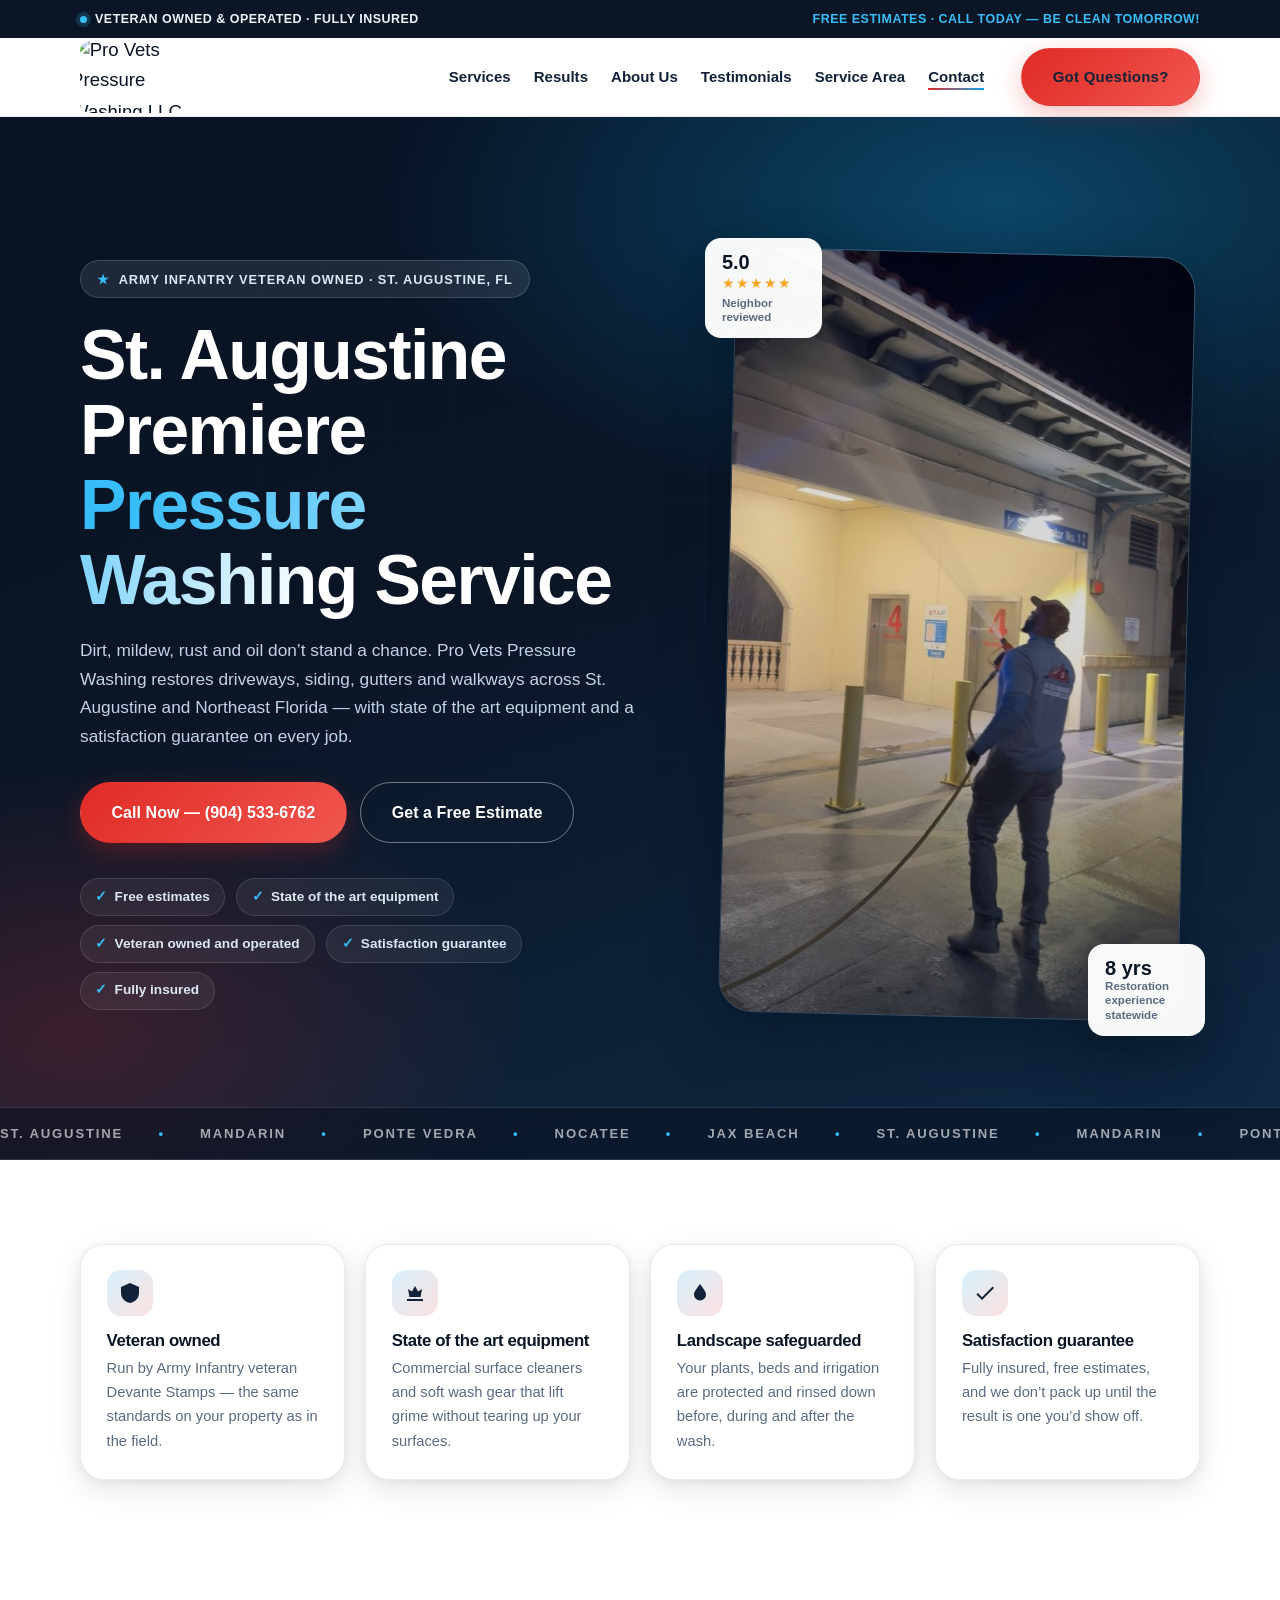
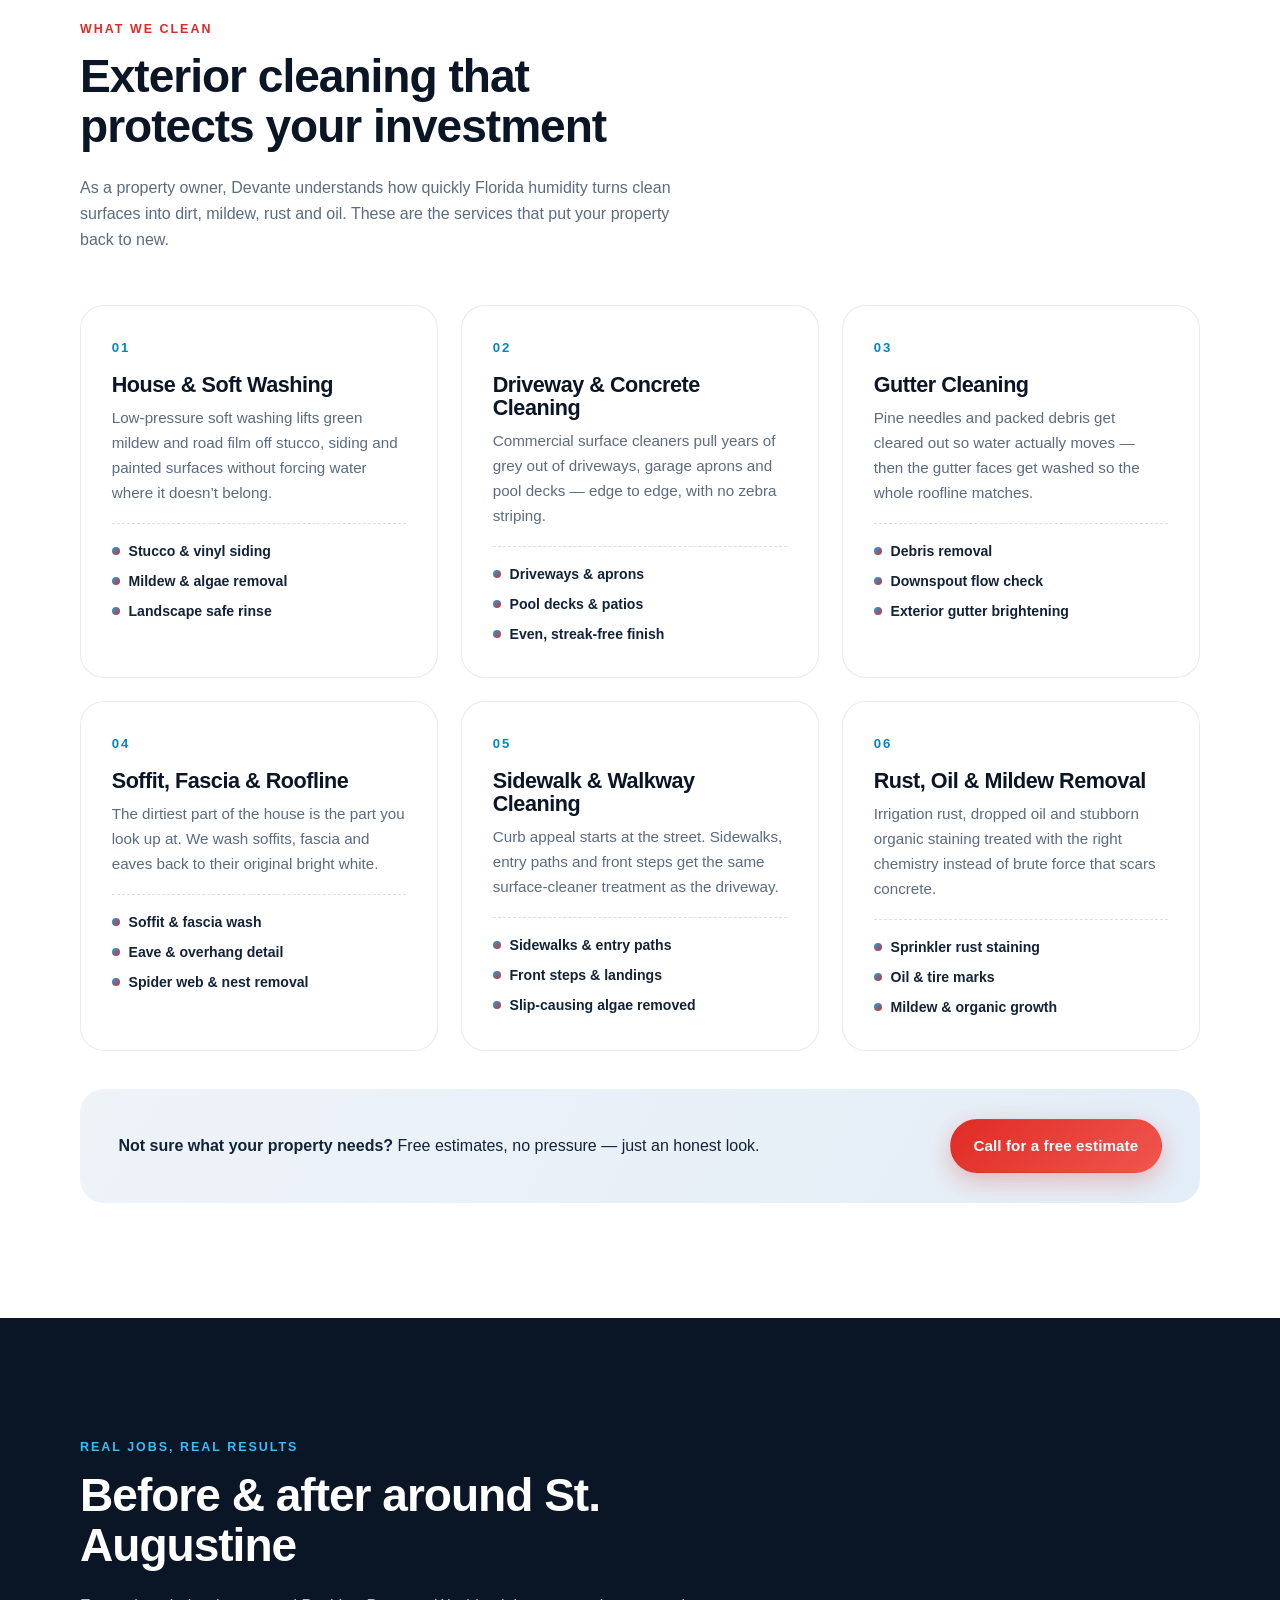
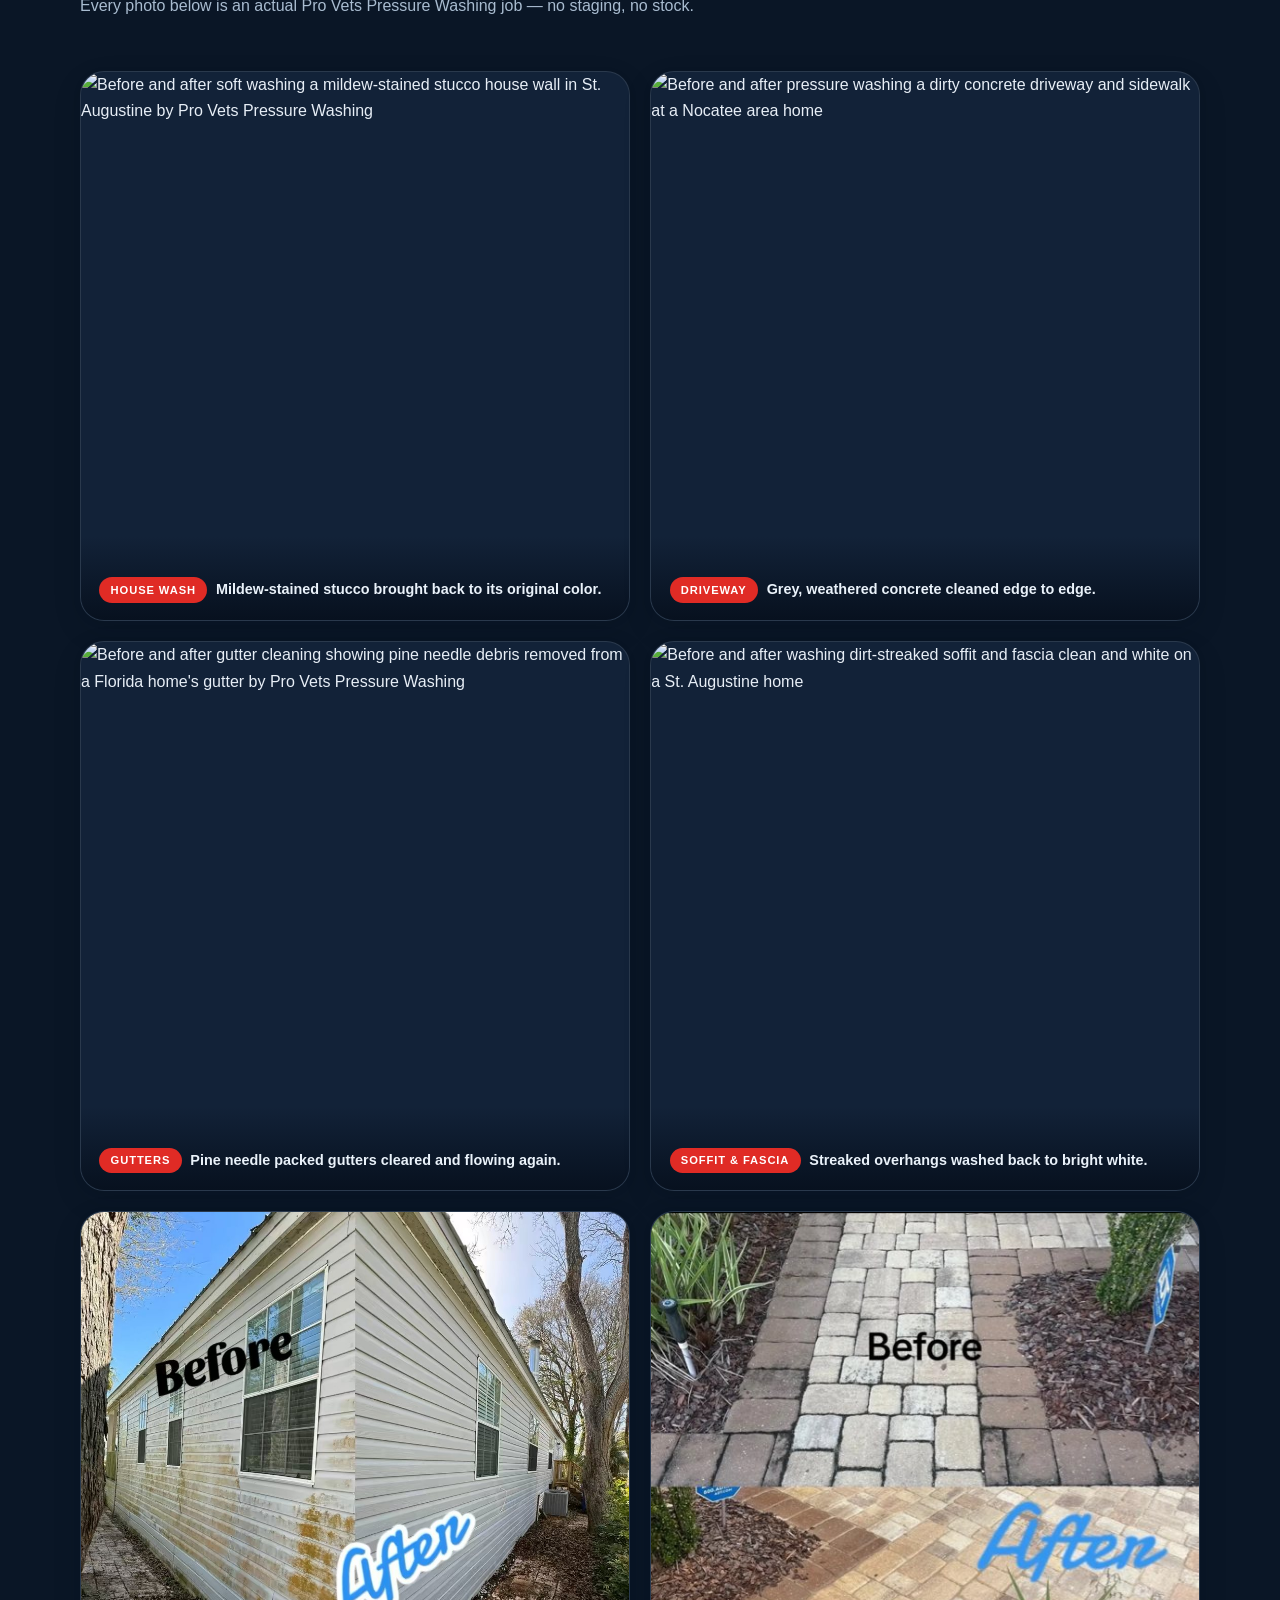
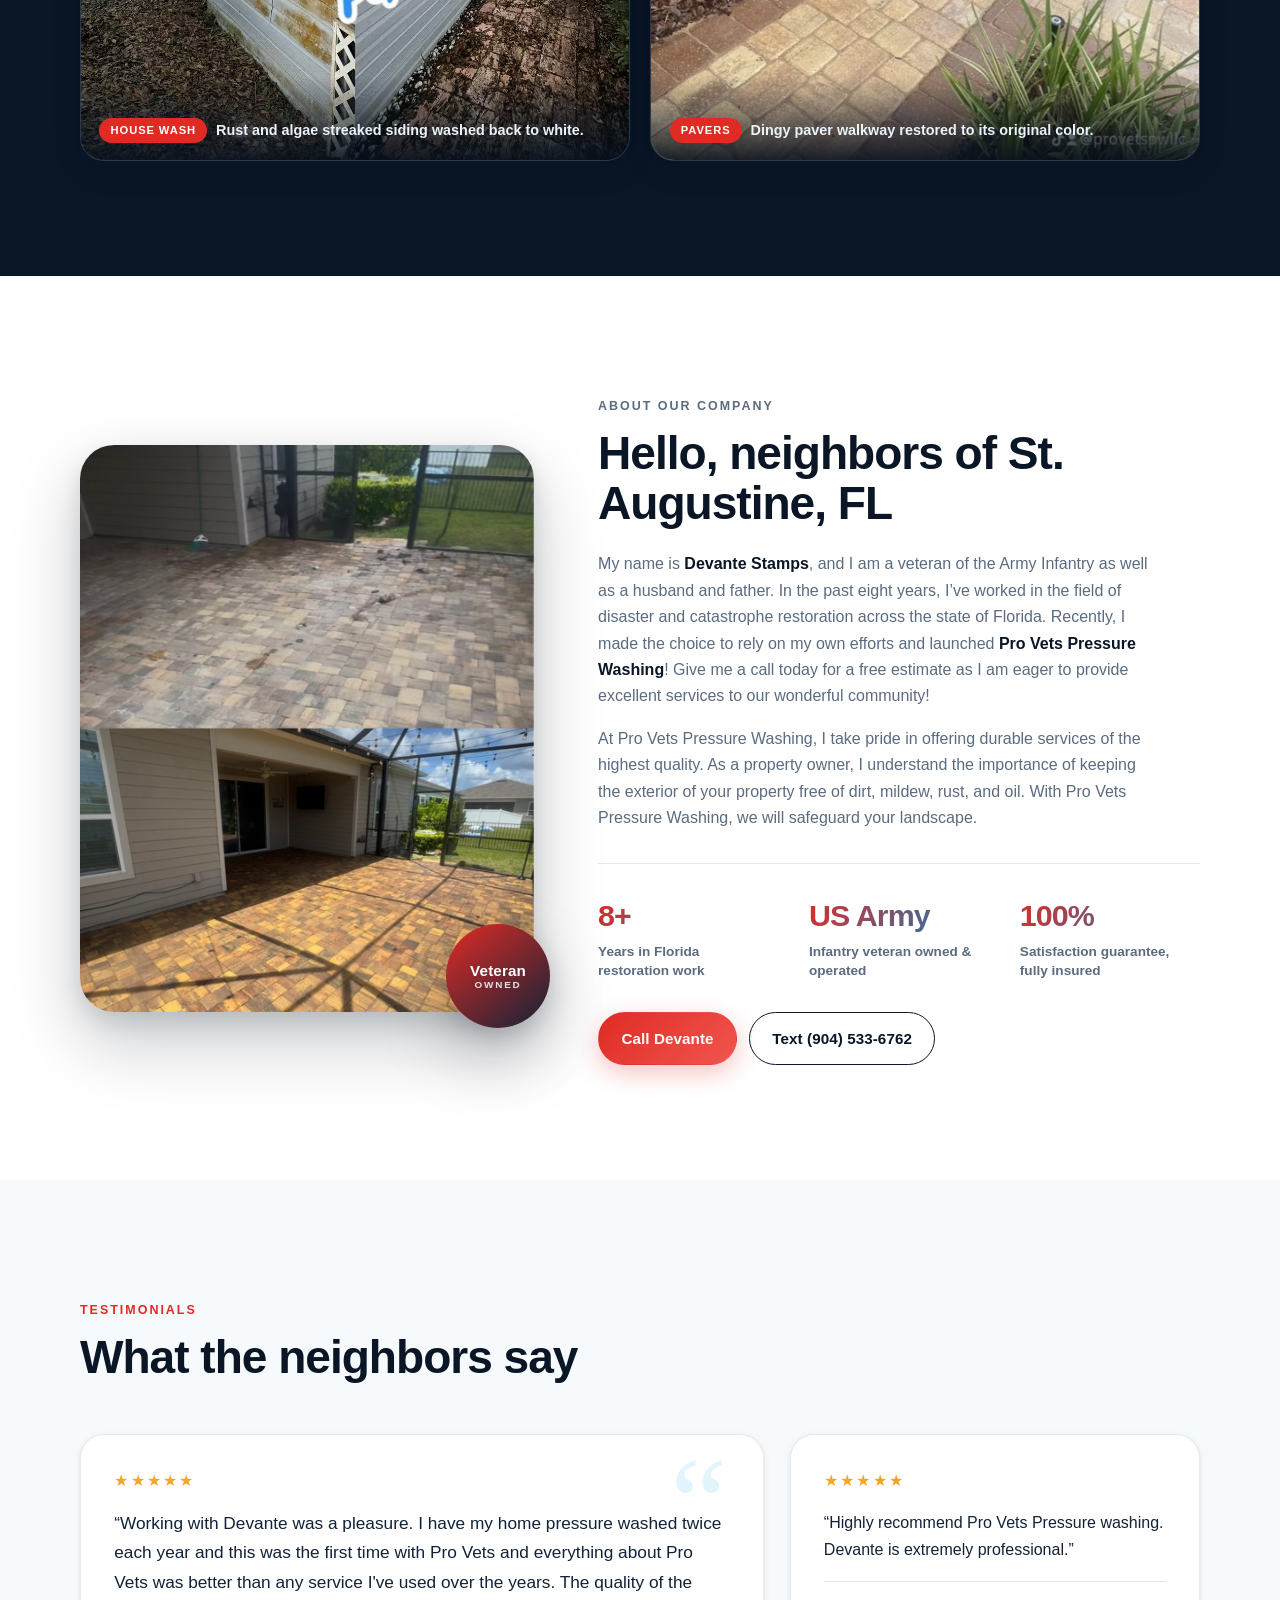
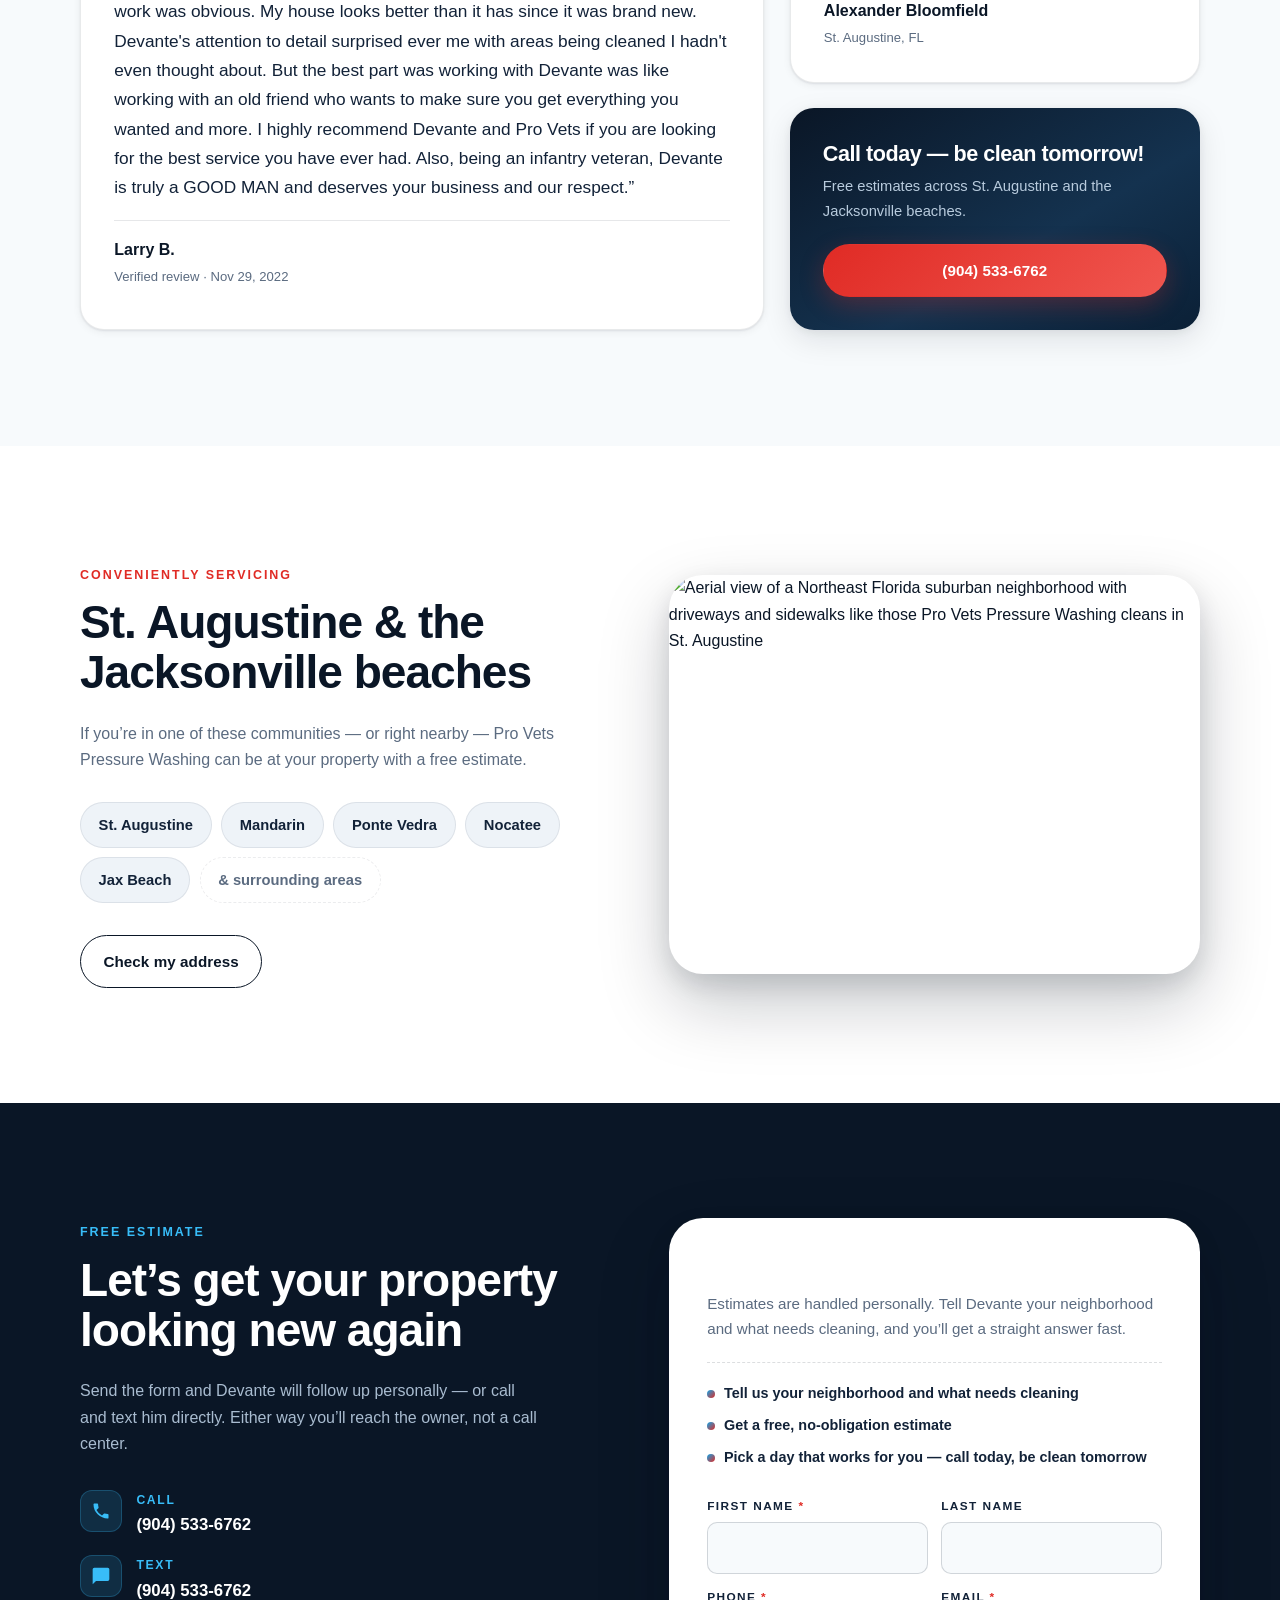
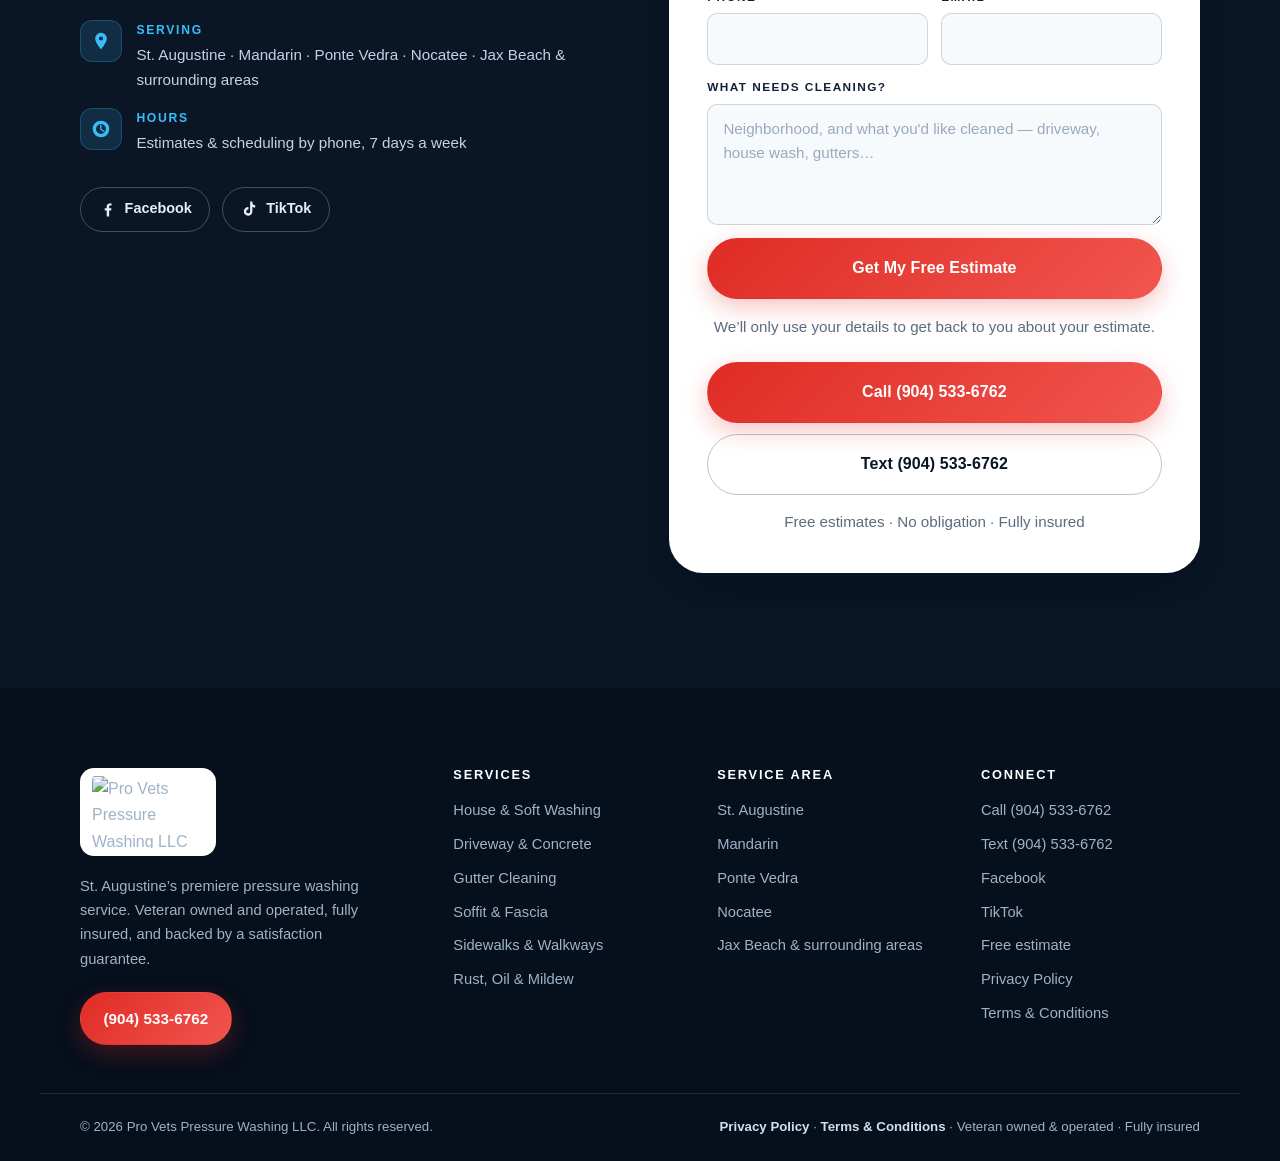
==== commit 580dc902: "edit: Hey Dan sometime tomorrow can you update my website photos. Iâm signin" ====
--- a/index.html
+++ b/index.html
@@ -14,12 +14,12 @@
 <meta property="og:type" content="website">
 <meta property="og:title" content="Pro Vets Pressure Washing LLC | St. Augustine Premiere Pressure Washing Service">
 <meta property="og:description" content="Veteran owned and operated. Free estimates, state of the art equipment, satisfaction guarantee, fully insured. Call today — be clean tomorrow!">
-<meta property="og:image" content="https://images.pexels.com/photos/4876669/pexels-photo-4876669.jpeg?auto=compress&amp;cs=tinysrgb&amp;w=1200">
+<meta property="og:image" content="https://www.provetspressurewashing.com/images/hero-commercial-building-pressure-washing.jpg">
 <meta property="og:locale" content="en_US">
 <meta name="twitter:card" content="summary_large_image">
 <meta name="twitter:title" content="Pro Vets Pressure Washing LLC">
 <meta name="twitter:description" content="St. Augustine's premiere pressure washing service. Veteran owned. Free estimates. (904) 533-6762">
-<meta name="twitter:image" content="https://images.pexels.com/photos/4876669/pexels-photo-4876669.jpeg?auto=compress&amp;cs=tinysrgb&amp;w=1200">
+<meta name="twitter:image" content="https://www.provetspressurewashing.com/images/hero-commercial-building-pressure-washing.jpg">
 
 <!-- Favicon (company logo mark) -->
 <link rel="icon" href="data:image/svg+xml,%3Csvg%20xmlns='http://www.w3.org/2000/svg'%20viewBox='0%200%2064%2064'%3E%3Crect%20width='64'%20height='64'%20rx='14'%20fill='%23e02b25'/%3E%3Ctext%20x='32'%20y='42'%20font-family='Arial,Helvetica,sans-serif'%20font-size='26'%20font-weight='bold'%20fill='%23ffffff'%20text-anchor='middle'%3EPV%3C/text%3E%3C/svg%3E">
@@ -35,7 +35,7 @@
   "name": "Pro Vets Pressure Washing LLC",
   "description": "St. Augustine's premiere pressure washing service. Veteran owned and operated exterior cleaning for homes and properties across St. Augustine, Mandarin, Ponte Vedra, Nocatee and Jax Beach.",
   "telephone": "+1-904-533-6762",
-  "image": "https://images.pexels.com/photos/4876669/pexels-photo-4876669.jpeg?auto=compress&cs=tinysrgb&w=1200",
+  "image": "https://www.provetspressurewashing.com/images/hero-commercial-building-pressure-washing.jpg",
   "logo": "https://assets.cdn.filesafe.space/60mqvUeI3AjQBxVF6rgY/media/6aada92e568ea1e227388a1c.png",
   "founder": { "@type": "Person", "name": "Devante Stamps" },
   "areaServed": [
@@ -131,13 +131,11 @@
     <div class="hero__media">
       <div class="hero__frame">
         <img
-          src="https://images.pexels.com/photos/4876669/pexels-photo-4876669.jpeg?auto=compress&amp;cs=tinysrgb&amp;w=900"
-          srcset="https://images.pexels.com/photos/4876669/pexels-photo-4876669.jpeg?auto=compress&amp;cs=tinysrgb&amp;w=640 640w,
-                  https://images.pexels.com/photos/4876669/pexels-photo-4876669.jpeg?auto=compress&amp;cs=tinysrgb&amp;w=900 900w,
-                  https://images.pexels.com/photos/4876669/pexels-photo-4876669.jpeg?auto=compress&amp;cs=tinysrgb&amp;w=1200 1200w"
+          src="images/hero-commercial-building-pressure-washing.jpg"
           sizes="(max-width: 900px) 90vw, 460px"
-          width="760" height="1266" fetchpriority="high"
-          alt="Devante Stamps of Pro Vets Pressure Washing running a surface cleaner across a St. Augustine driveway beside his work truck">
+          width="591" height="985" fetchpriority="high"
+          style="object-position:center 50%"
+          alt="Pro Vets Pressure Washing crew member washing a commercial building exterior with professional pressure washing equipment">
       </div>
       <div class="hero__badge hero__badge--top">
         <strong>5.0</strong>
@@ -330,12 +328,20 @@
         <figcaption><span class="tag">Soffit &amp; Fascia</span> Streaked overhangs washed back to bright white.</figcaption>
       </figure>
 
-      <figure class="gallery__item gallery__item--wide reveal">
-        <img loading="lazy" width="900" height="1200"
-          src="https://images.leadconnectorhq.com/image/f_webp/q_80/r_1200/u_https://assets.cdn.filesafe.space/tEwpfqRXyJciceBXi2qw/media/6388be97e61155dc698e54f6.jpeg"
+      <figure class="gallery__item reveal">
+        <img loading="lazy" width="1080" height="1080"
+          src="images/siding-house-wash-before-after.jpg"
           sizes="(max-width: 700px) 90vw, 45vw"
-          alt="Pro Vets Pressure Washing equipment mid-job cleaning a neighborhood sidewalk and driveway in St. Augustine, Florida">
-        <figcaption><span class="tag">On the job</span> Mid-wash on a St. Augustine sidewalk and driveway.</figcaption>
+          alt="Before and after house washing rust and algae streaked vinyl siding back to clean white by Pro Vets Pressure Washing">
+        <figcaption><span class="tag">House Wash</span> Rust and algae streaked siding washed back to white.</figcaption>
+      </figure>
+
+      <figure class="gallery__item reveal">
+        <img loading="lazy" width="591" height="591"
+          src="images/paver-walkway-before-after.jpg"
+          sizes="(max-width: 700px) 90vw, 45vw"
+          alt="Before and after cleaning a stained paver walkway back to its original color by Pro Vets Pressure Washing">
+        <figcaption><span class="tag">Pavers</span> Dingy paver walkway restored to its original color.</figcaption>
       </figure>
     </div>
   </div>
@@ -345,12 +351,10 @@
 <section class="section" id="about" aria-labelledby="about-title">
   <div class="wrap about">
     <div class="about__media reveal">
-      <img decoding="async" width="900" height="1200"
-        src="https://images.pexels.com/photos/5693651/pexels-photo-5693651.jpeg?auto=compress&amp;cs=tinysrgb&amp;w=900"
-        srcset="https://images.pexels.com/photos/5693651/pexels-photo-5693651.jpeg?auto=compress&amp;cs=tinysrgb&amp;w=640 640w,
-                https://images.pexels.com/photos/5693651/pexels-photo-5693651.jpeg?auto=compress&amp;cs=tinysrgb&amp;w=900 900w"
+      <img decoding="async" width="1025" height="1280" loading="lazy"
+        src="images/about-paver-patio-before-after.jpg"
         sizes="(max-width: 900px) 90vw, 480px"
-        alt="Pro Vets Pressure Washing technician cleaning a residential driveway in St. Augustine, Florida">
+        alt="Before and after cleaning a stained screened-in paver patio at a Northeast Florida home by Pro Vets Pressure Washing">
       <div class="about__stamp about__stamp--text">
         <strong>Veteran</strong>
         <span>Owned</span>
@@ -505,21 +509,20 @@
           <li>Pick a day that works for you — call today, be clean tomorrow</li>
         </ul>
 
-        <form class="lead-form" id="estimateForm" data-form-name="Free Estimate Request" novalidate>
+        <form class="lead-form" id="estimateForm" data-form-name="Quote request" method="POST" action="https://vision.leadrai.com/api/forms/747b1309a2ec7b1a4f7b7ef34a790654" novalidate>
+          <input type="hidden" name="_form" value="Quote request">
+          <input type="hidden" name="_page" id="lf-page" value="">
           <!-- Anti-spam honeypot: hidden from people, irresistible to bots -->
-          <div class="lead-form__hp" aria-hidden="true">
-            <label for="lf-company">Company</label>
-            <input type="text" id="lf-company" name="company" tabindex="-1" autocomplete="off">
-          </div>
+          <input type="text" name="_gotcha" tabindex="-1" autocomplete="off" style="display:none">
 
           <div class="lead-form__row">
             <p class="lead-form__field">
               <label for="lf-first">First name <span class="req" aria-hidden="true">*</span></label>
-              <input type="text" id="lf-first" name="firstName" autocomplete="given-name" required>
+              <input type="text" id="lf-first" name="First name" autocomplete="given-name" required>
             </p>
             <p class="lead-form__field">
               <label for="lf-last">Last name</label>
-              <input type="text" id="lf-last" name="lastName" autocomplete="family-name">
+              <input type="text" id="lf-last" name="Last name" autocomplete="family-name">
             </p>
           </div>
 
@@ -536,7 +539,7 @@
 
           <p class="lead-form__field">
             <label for="lf-message">What needs cleaning?</label>
-            <textarea id="lf-message" name="message" rows="4" placeholder="Neighborhood, and what you'd like cleaned — driveway, house wash, gutters…"></textarea>
+            <textarea id="lf-message" name="What needs cleaning" rows="4" placeholder="Neighborhood, and what you'd like cleaned — driveway, house wash, gutters…"></textarea>
           </p>
 
           <p class="lead-form__error" id="estimateError" role="alert" hidden></p>
@@ -632,5 +635,8 @@
 
 <script src="script.js" defer></script>
 <script src="https://vision.leadrai.com/widget/loader.js" data-lv-widget data-kind="chatbot" data-widget="8b884b0f-41f3-4c65-96b3-77cb243ca458" async></script>
+<script src="https://vision.leadrai.com/widget/loader.js" data-lv-widget data-kind="voice" data-widget="9d567ac0-5bf1-4add-92da-deb59e376278" async></script>
+<script defer src="https://static.cloudflareinsights.com/beacon.min.js" data-cf-beacon='{"token": "0a932598fc5b4cc9baf156d875620bd1"}'></script>
+<script defer data-lv-track src="https://vision.leadrai.com/api/forms/747b1309a2ec7b1a4f7b7ef34a790654/t.js"></script>
 </body>
 </html>
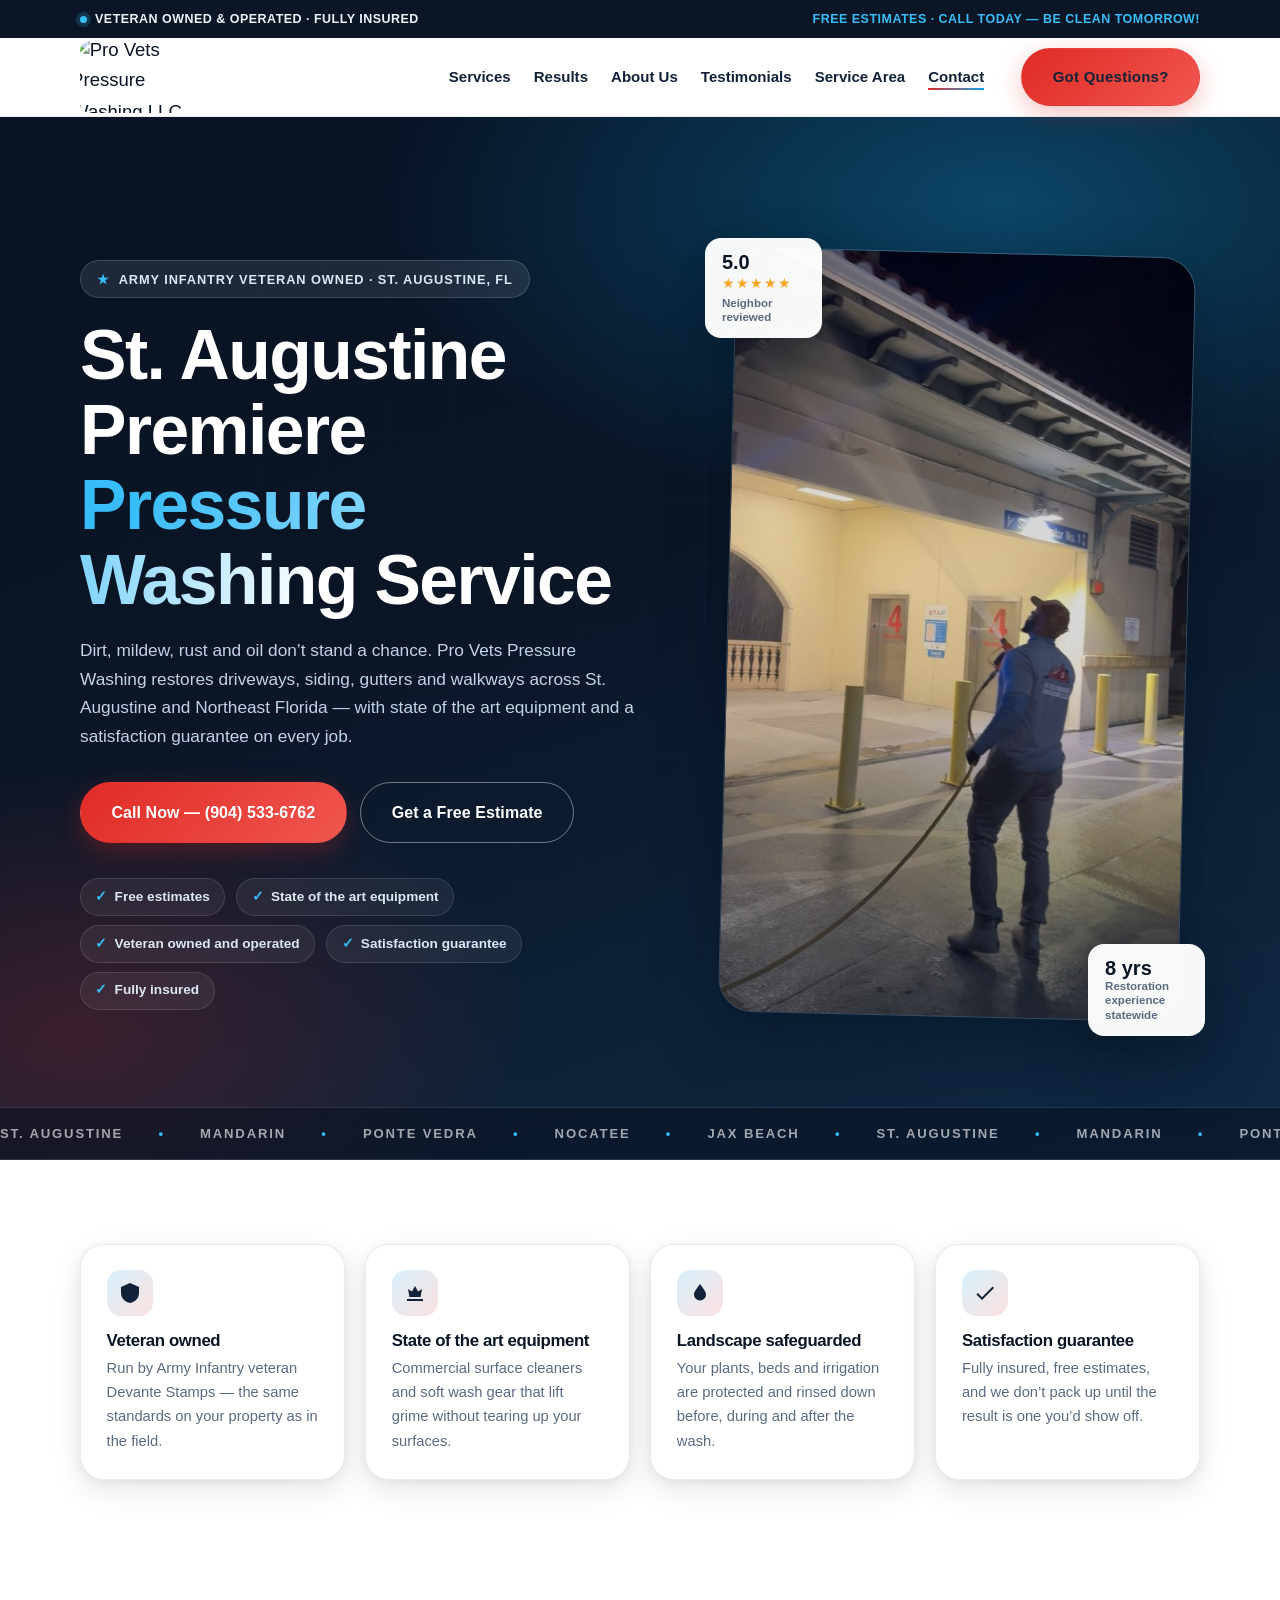
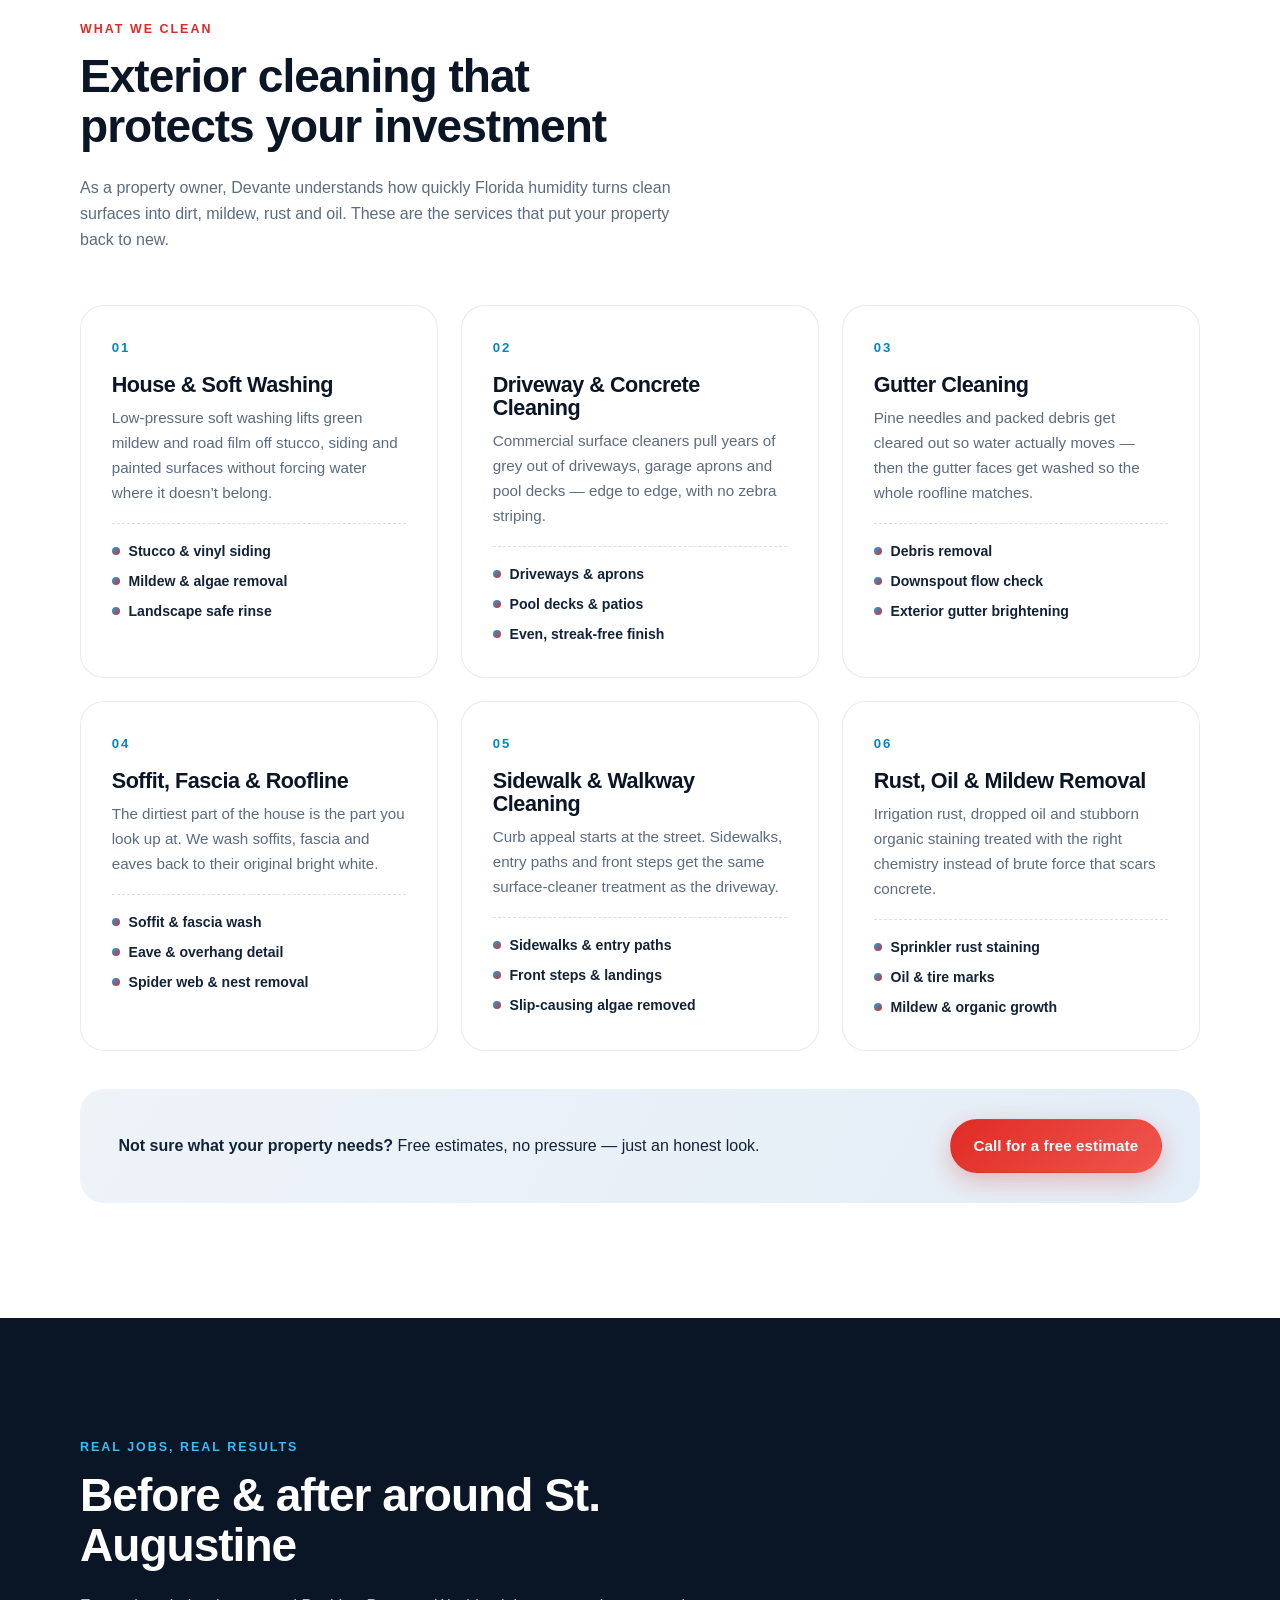
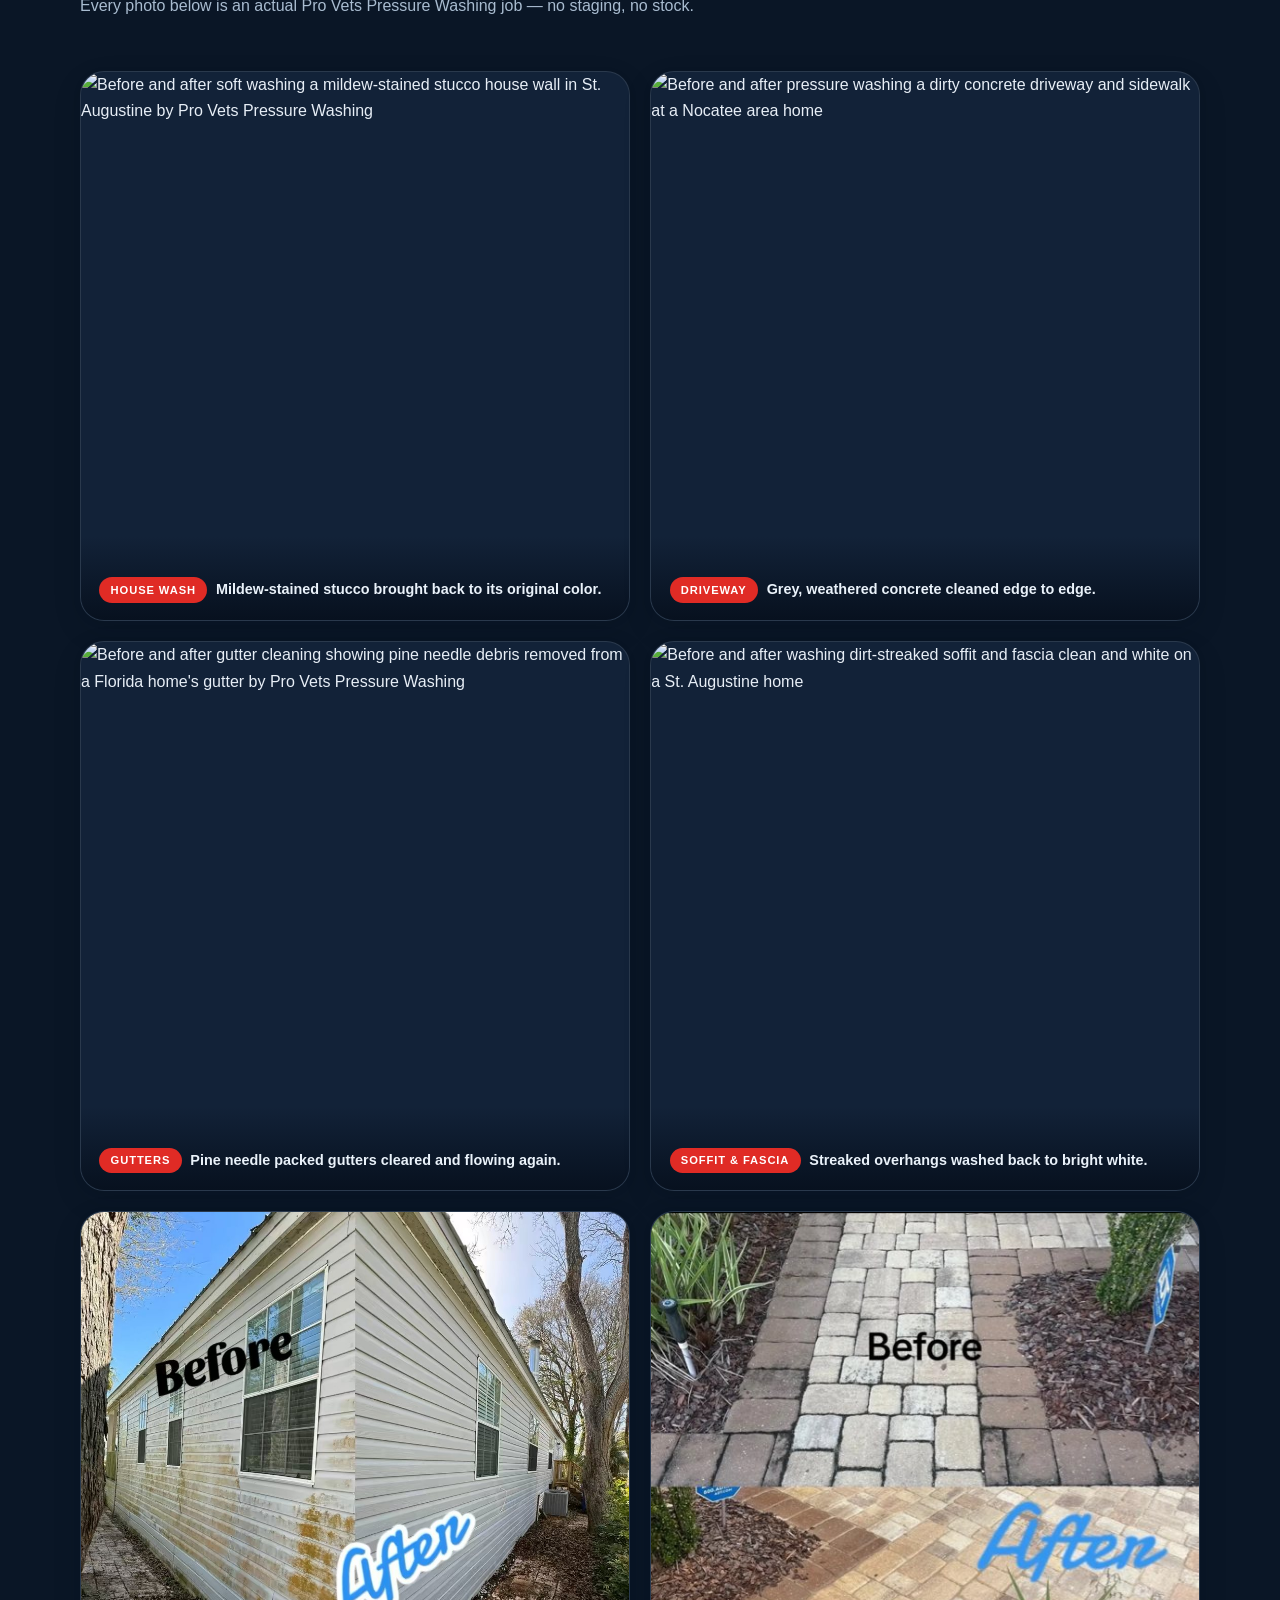
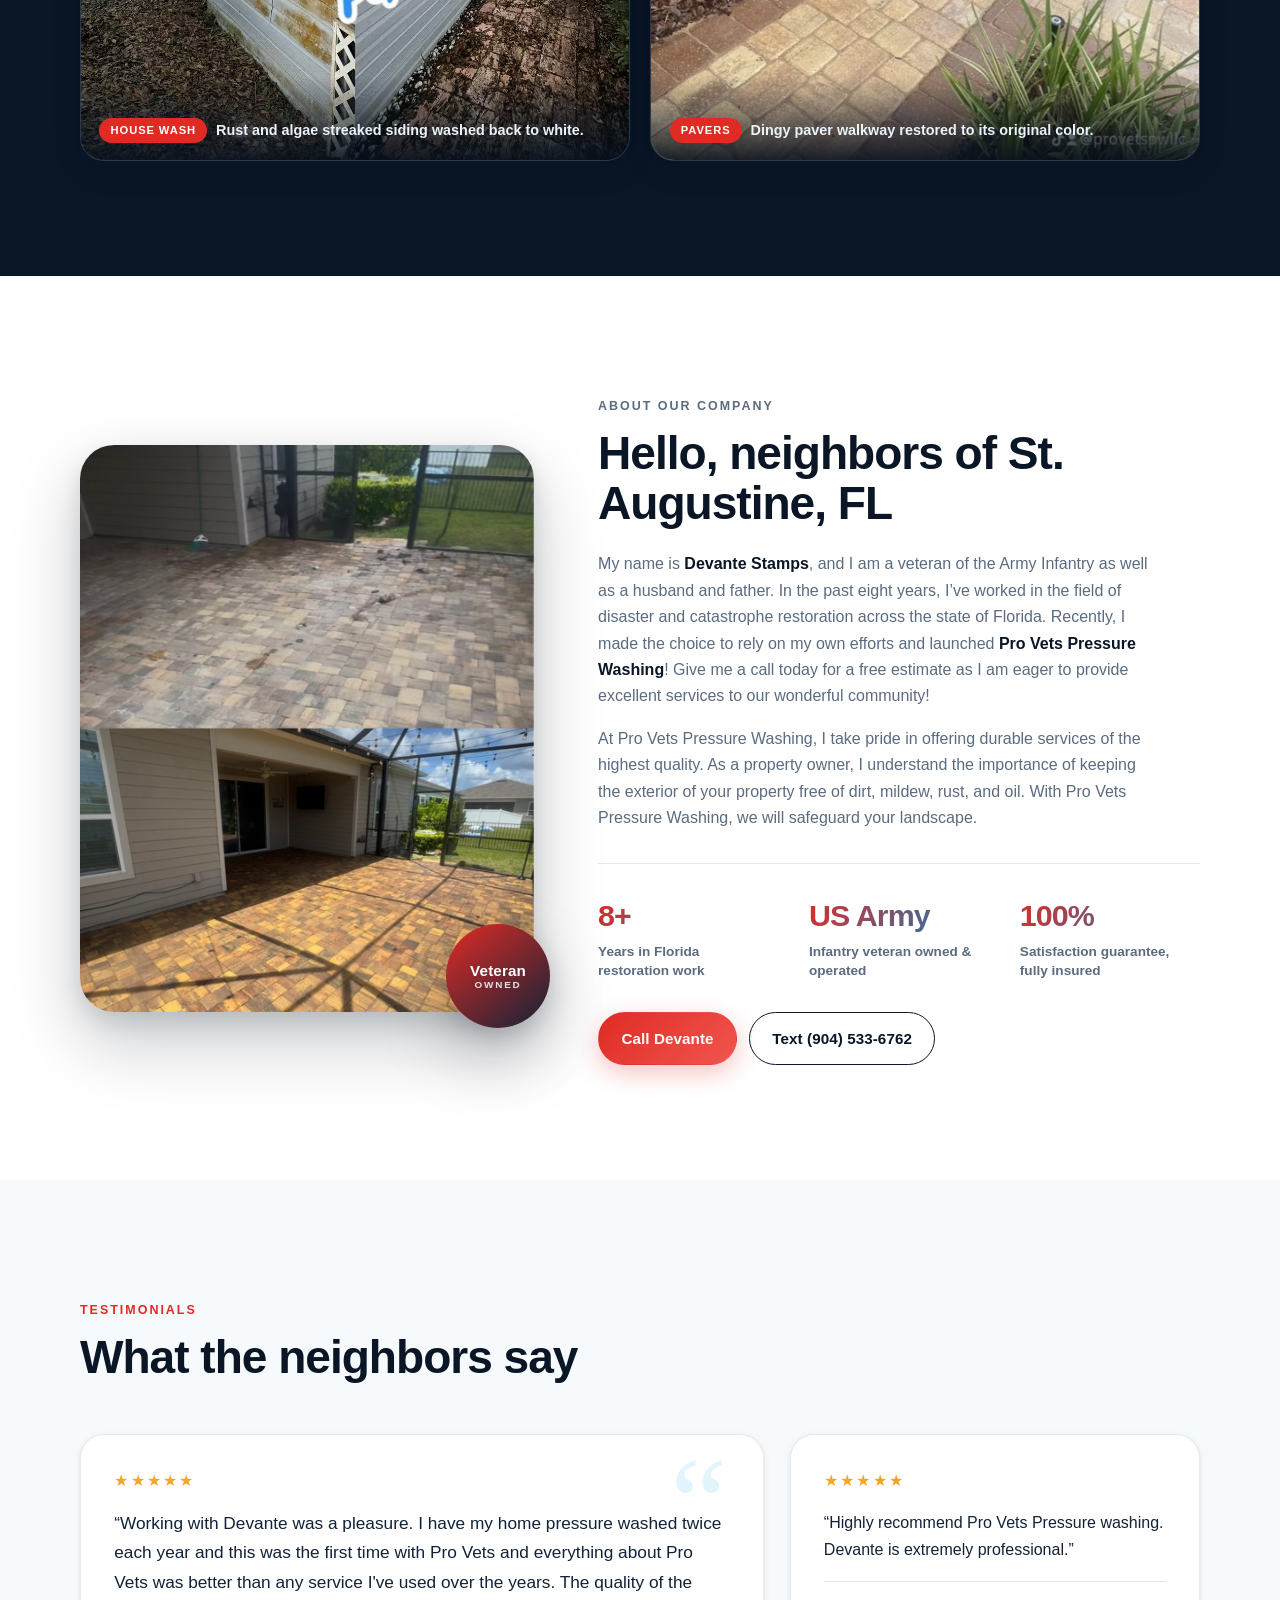
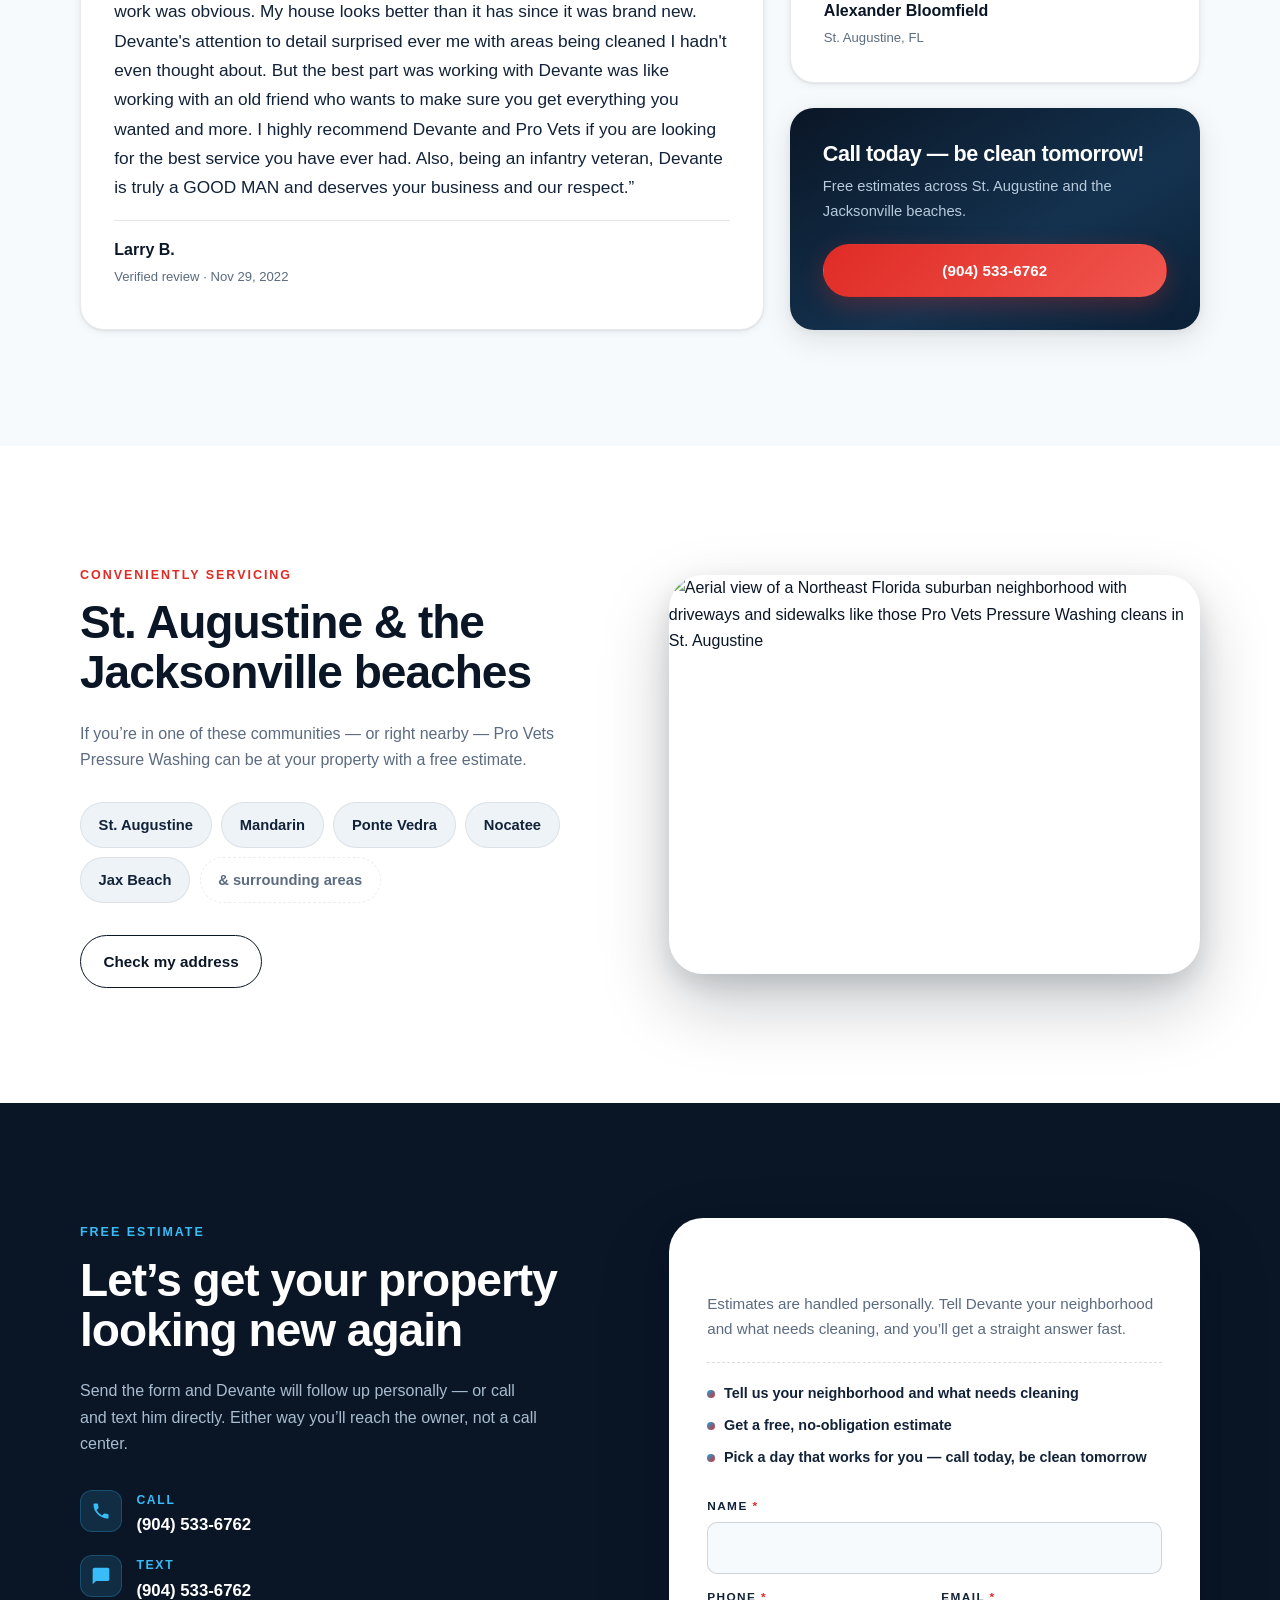
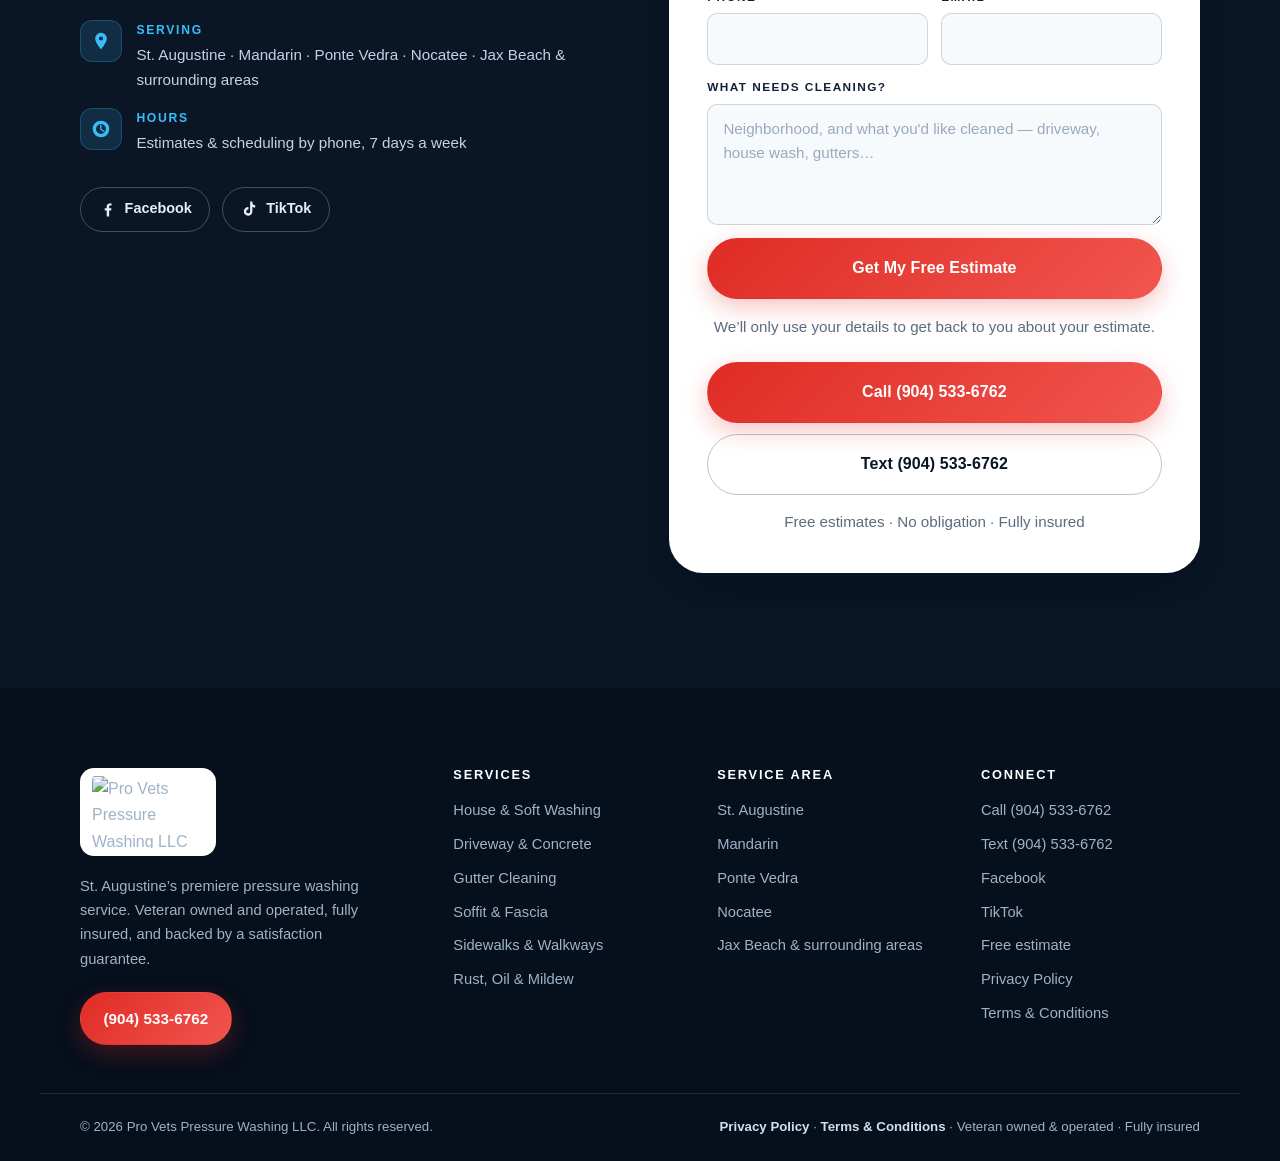
==== commit 0b248332: "fix(form): use required name="name" field on the quote request form LeadrVision requires exactly nam" ====
--- a/index.html
+++ b/index.html
@@ -515,16 +515,10 @@
           <!-- Anti-spam honeypot: hidden from people, irresistible to bots -->
           <input type="text" name="_gotcha" tabindex="-1" autocomplete="off" style="display:none">
 
-          <div class="lead-form__row">
-            <p class="lead-form__field">
-              <label for="lf-first">First name <span class="req" aria-hidden="true">*</span></label>
-              <input type="text" id="lf-first" name="First name" autocomplete="given-name" required>
-            </p>
-            <p class="lead-form__field">
-              <label for="lf-last">Last name</label>
-              <input type="text" id="lf-last" name="Last name" autocomplete="family-name">
-            </p>
-          </div>
+          <p class="lead-form__field">
+            <label for="lf-name">Name <span class="req" aria-hidden="true">*</span></label>
+            <input type="text" id="lf-name" name="name" autocomplete="name" required>
+          </p>
 
           <div class="lead-form__row">
             <p class="lead-form__field">
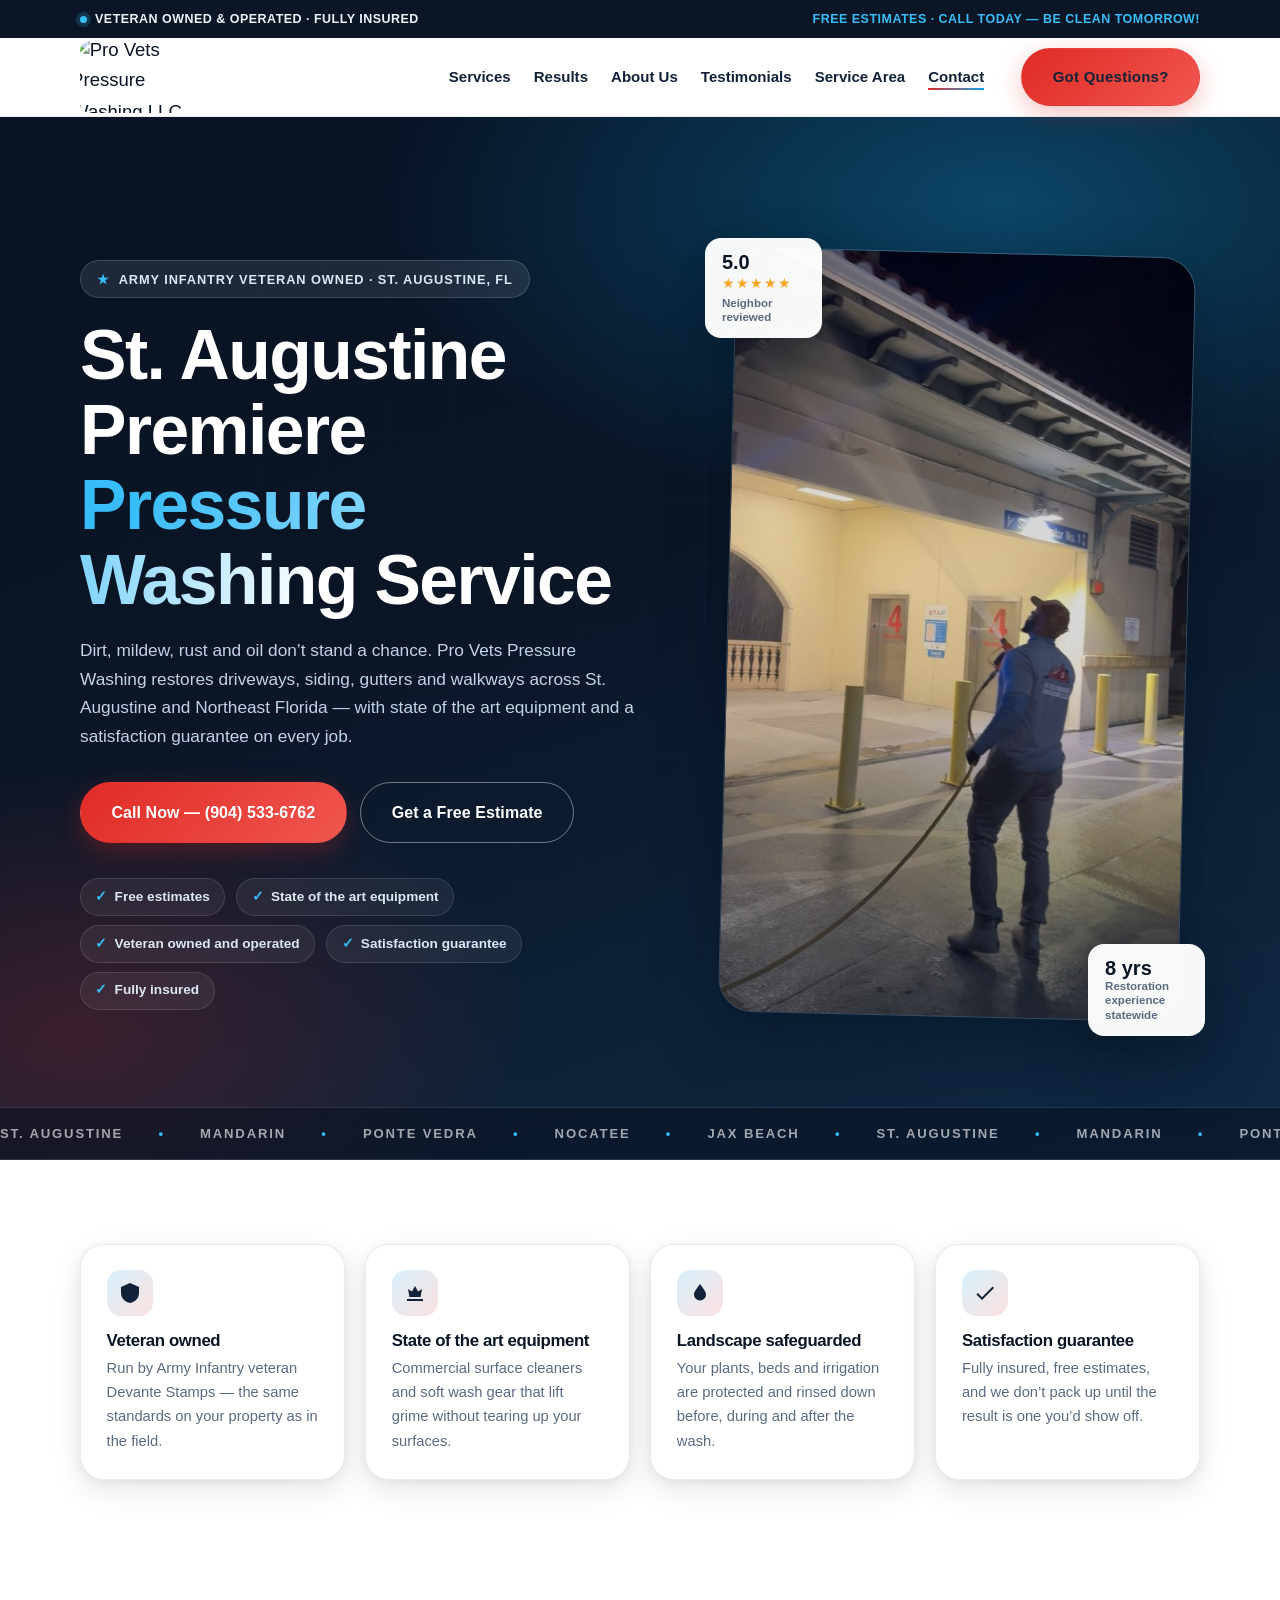
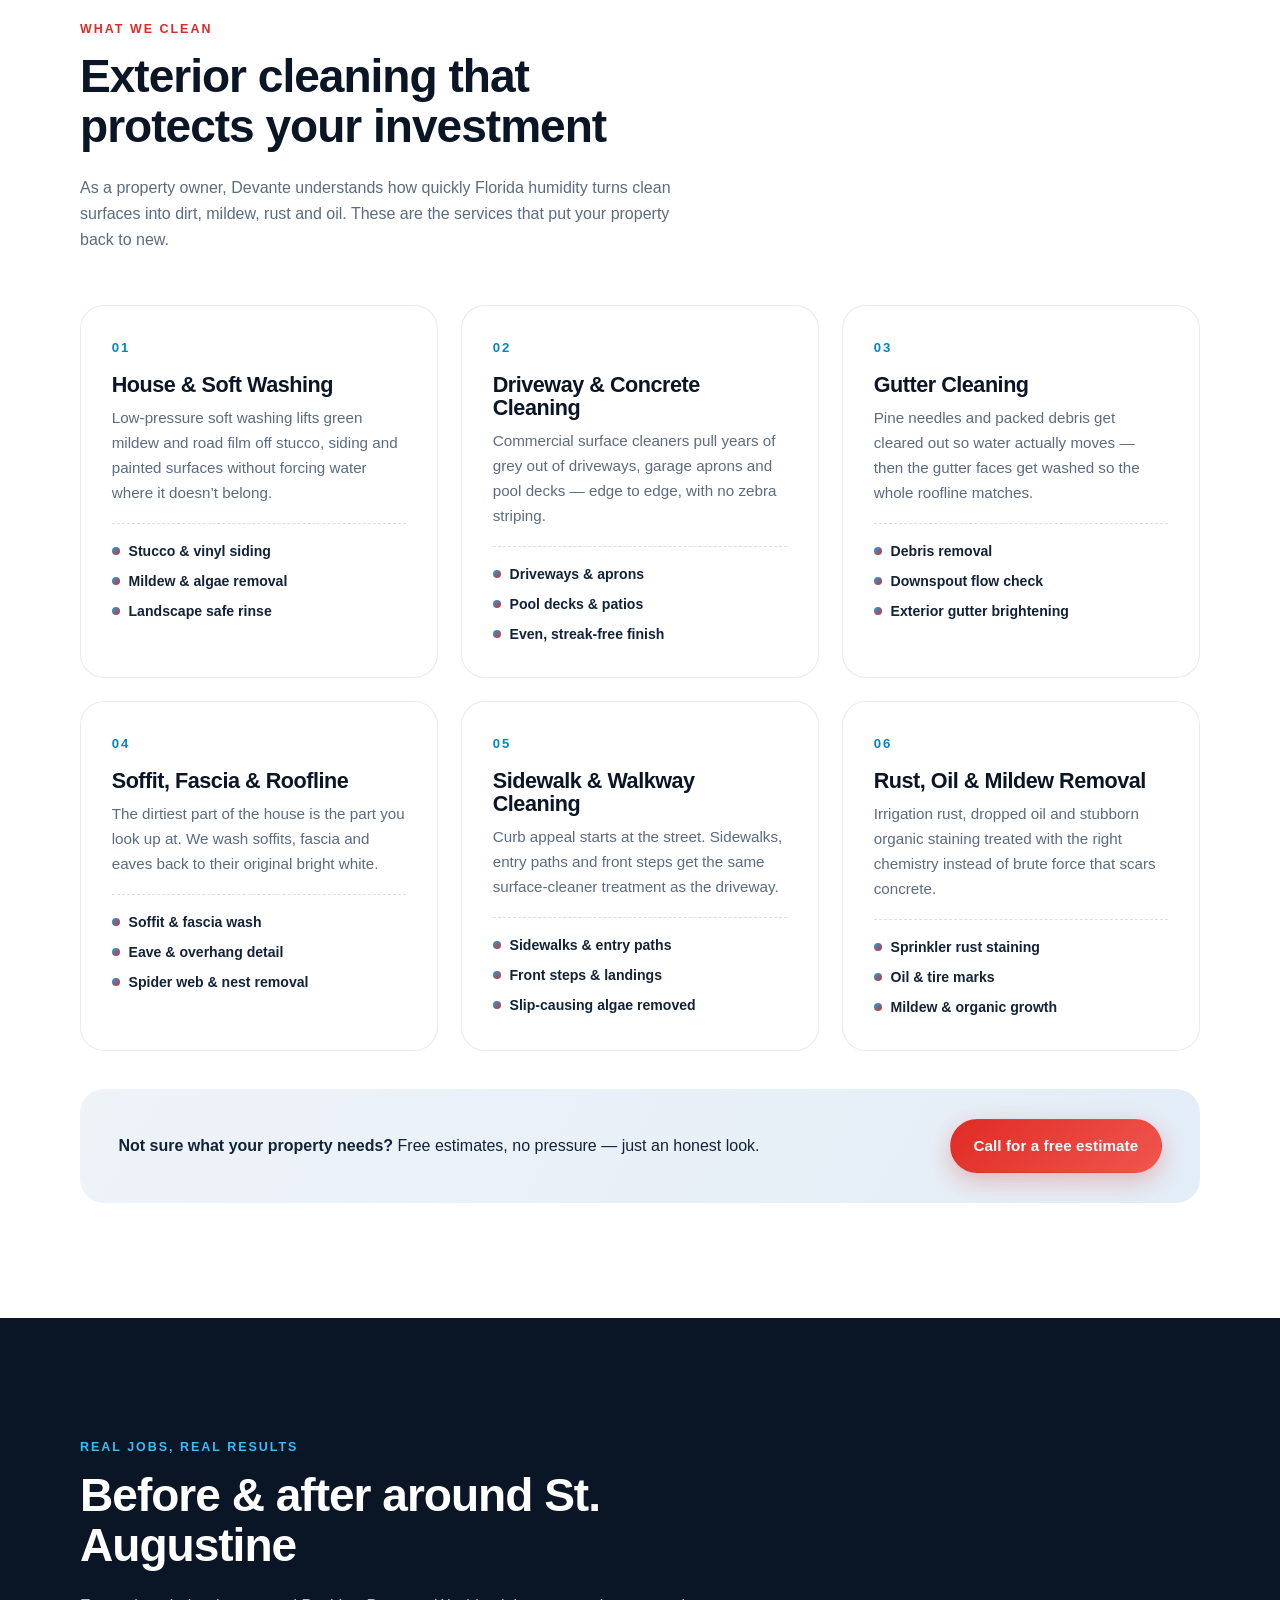
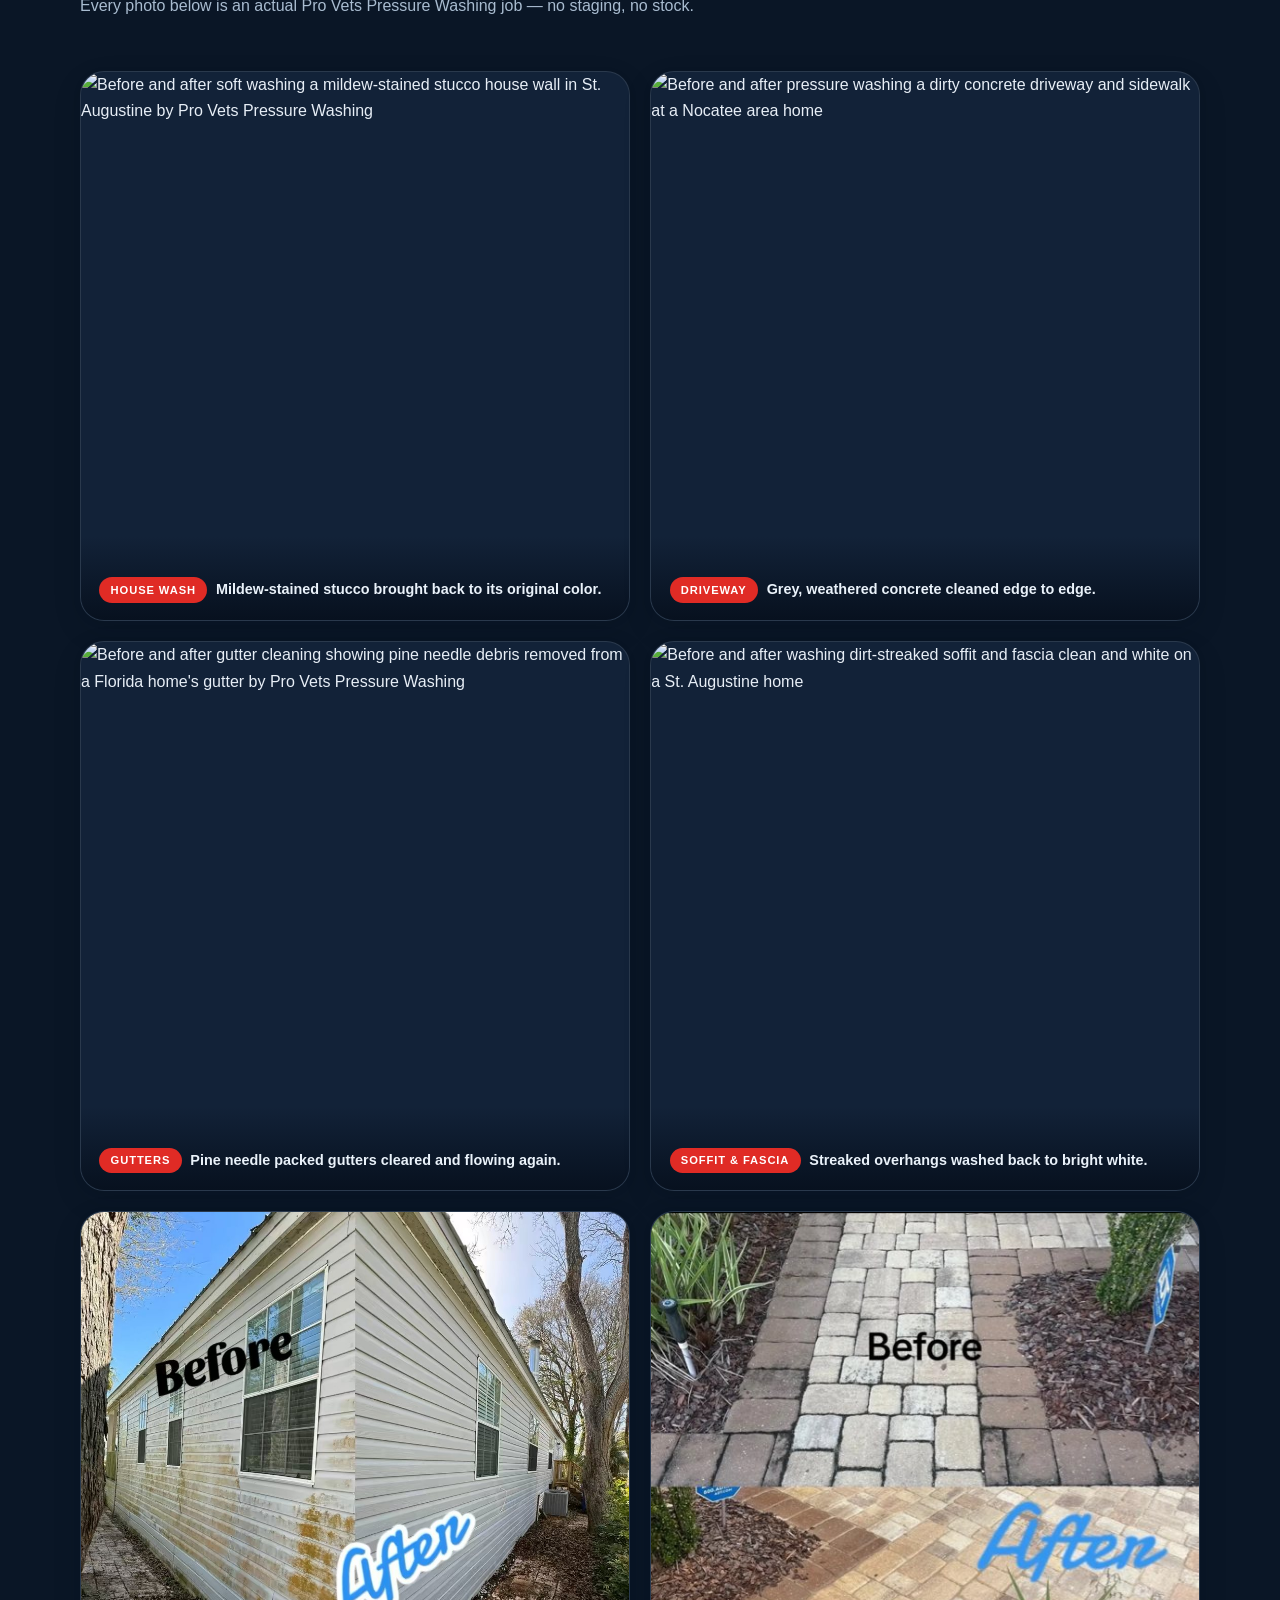
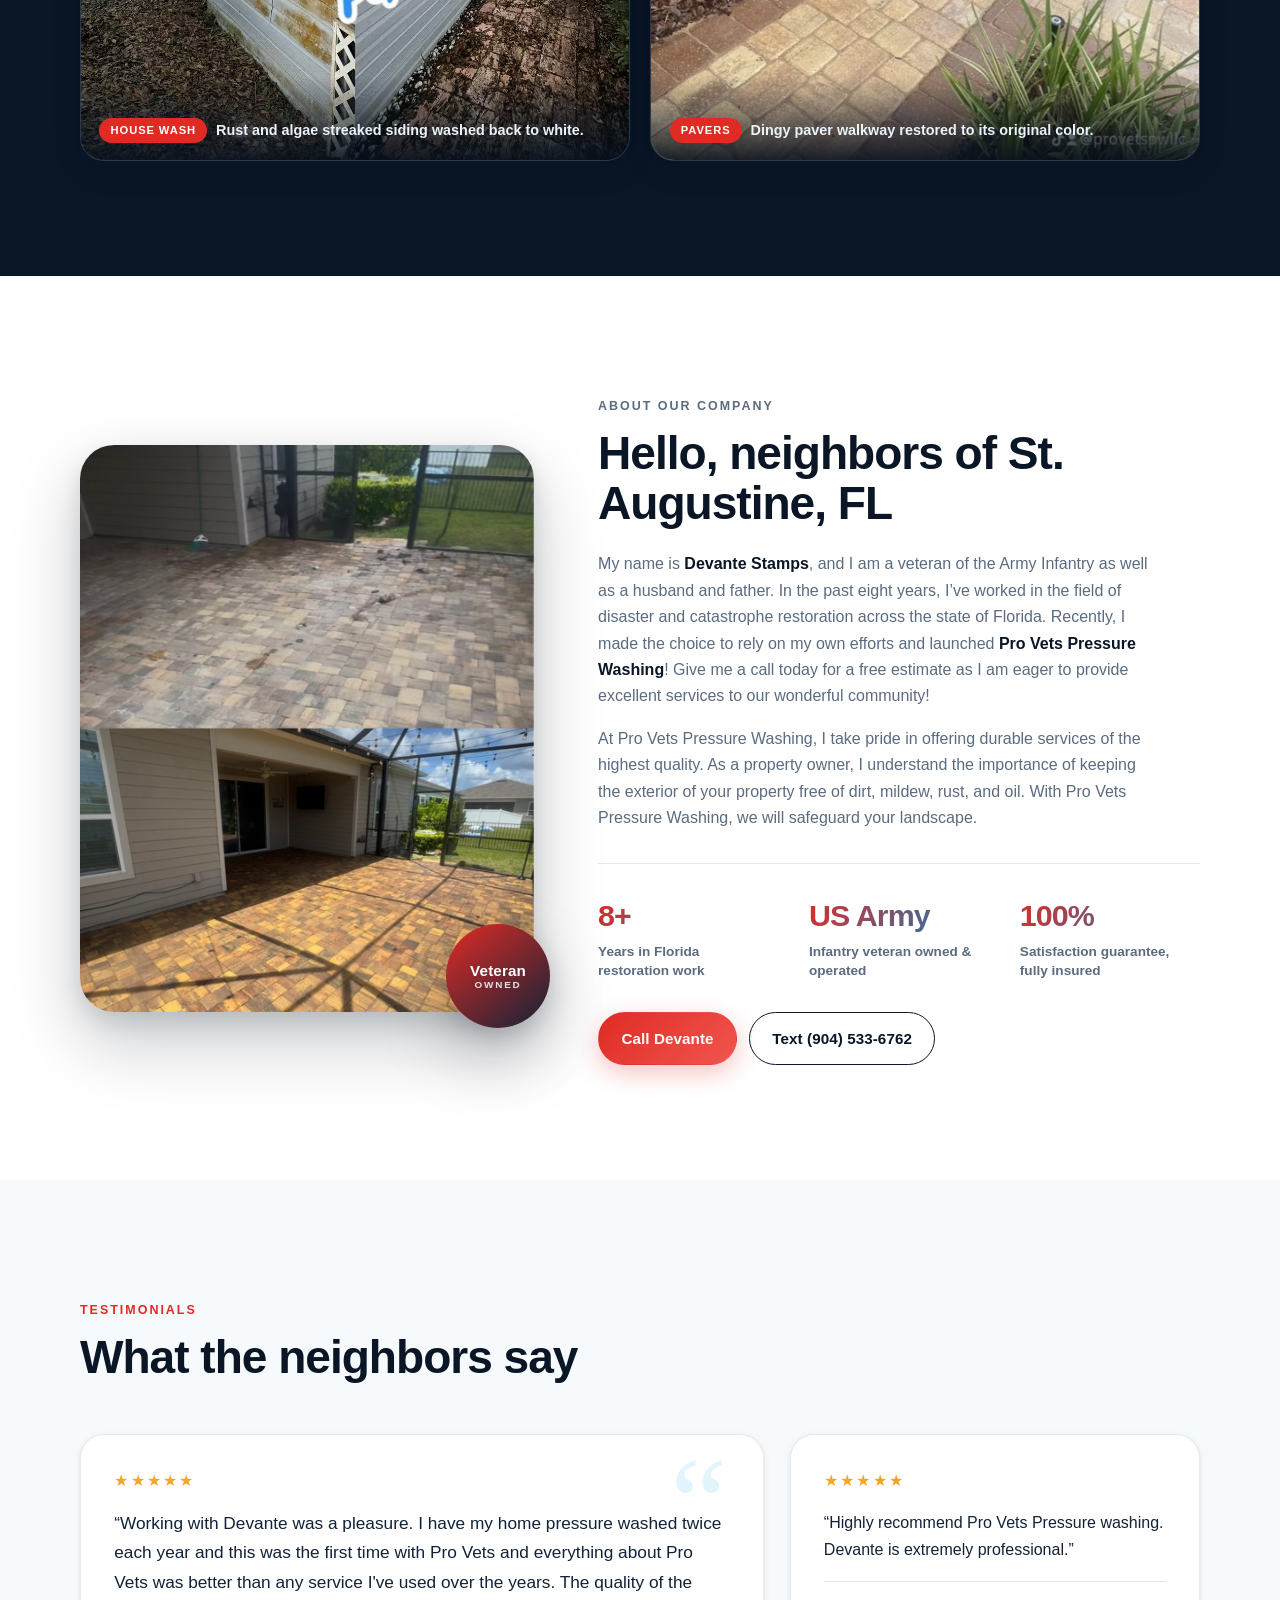
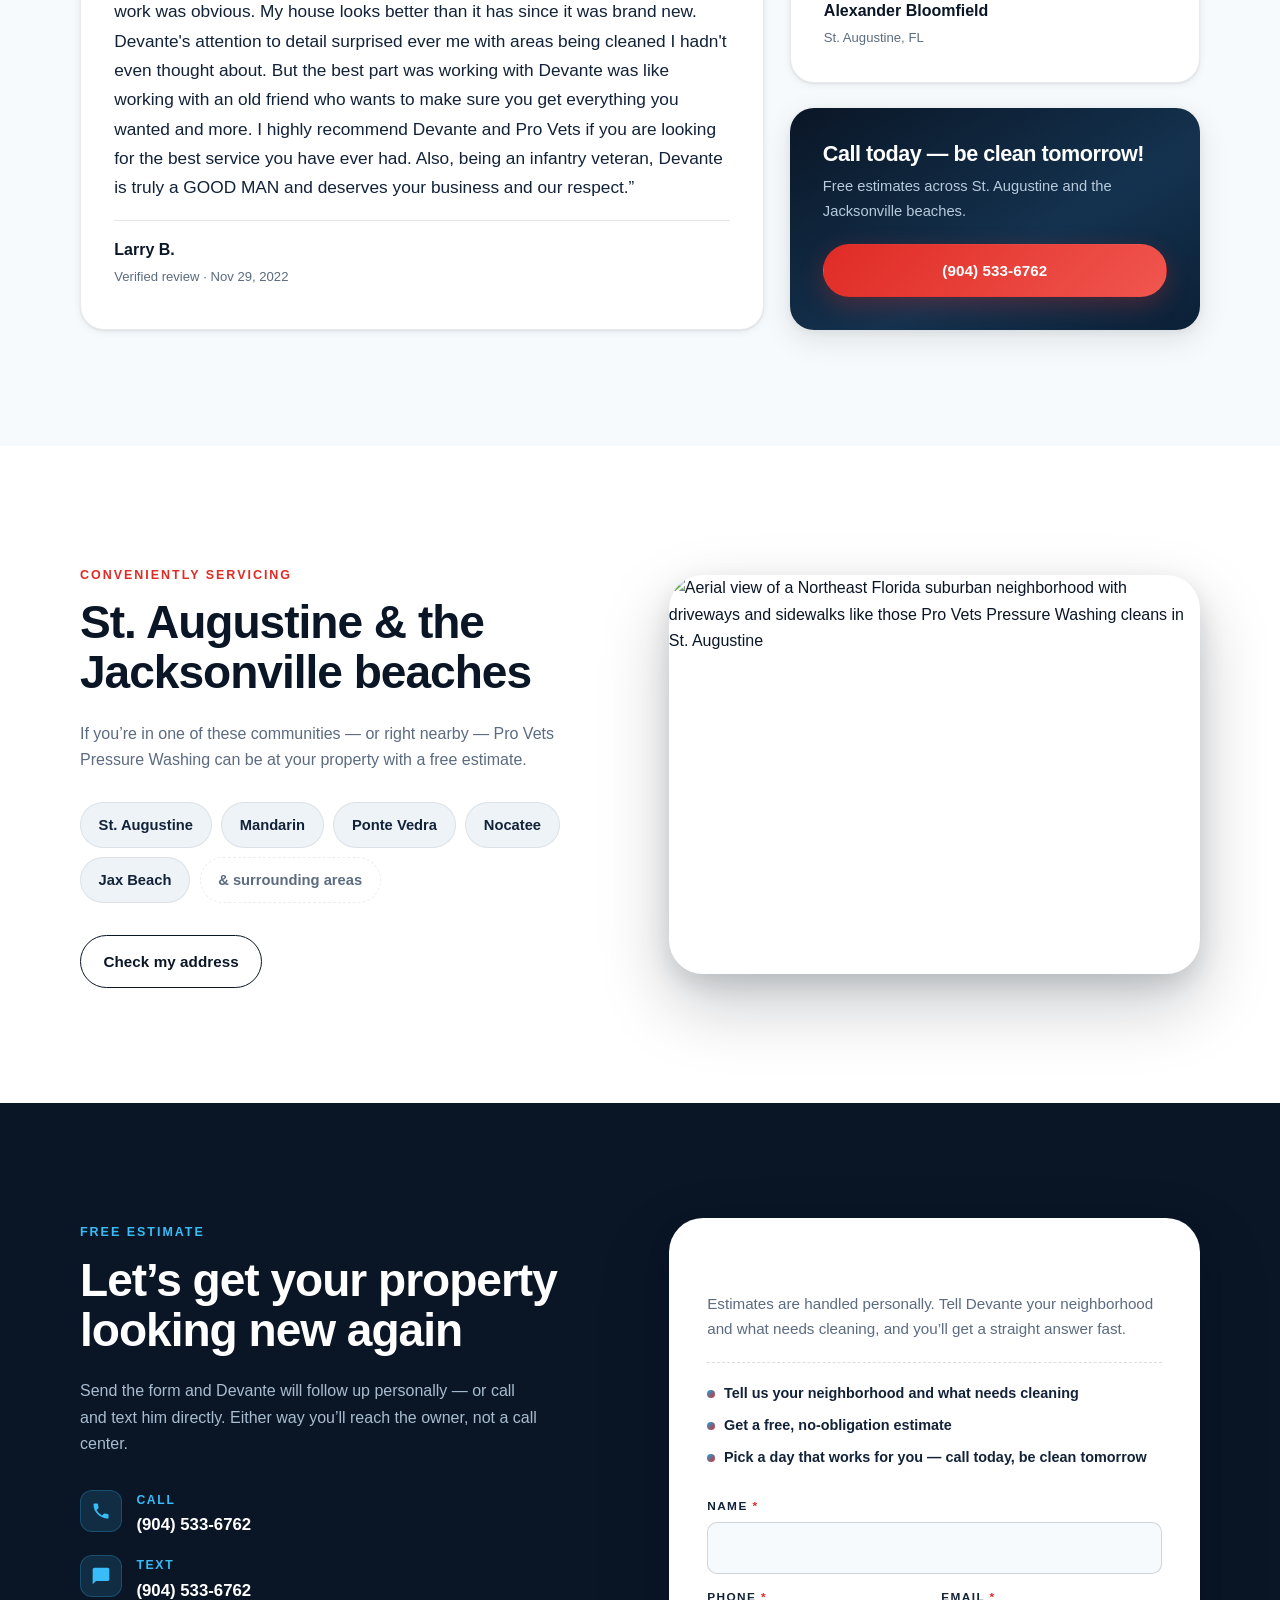
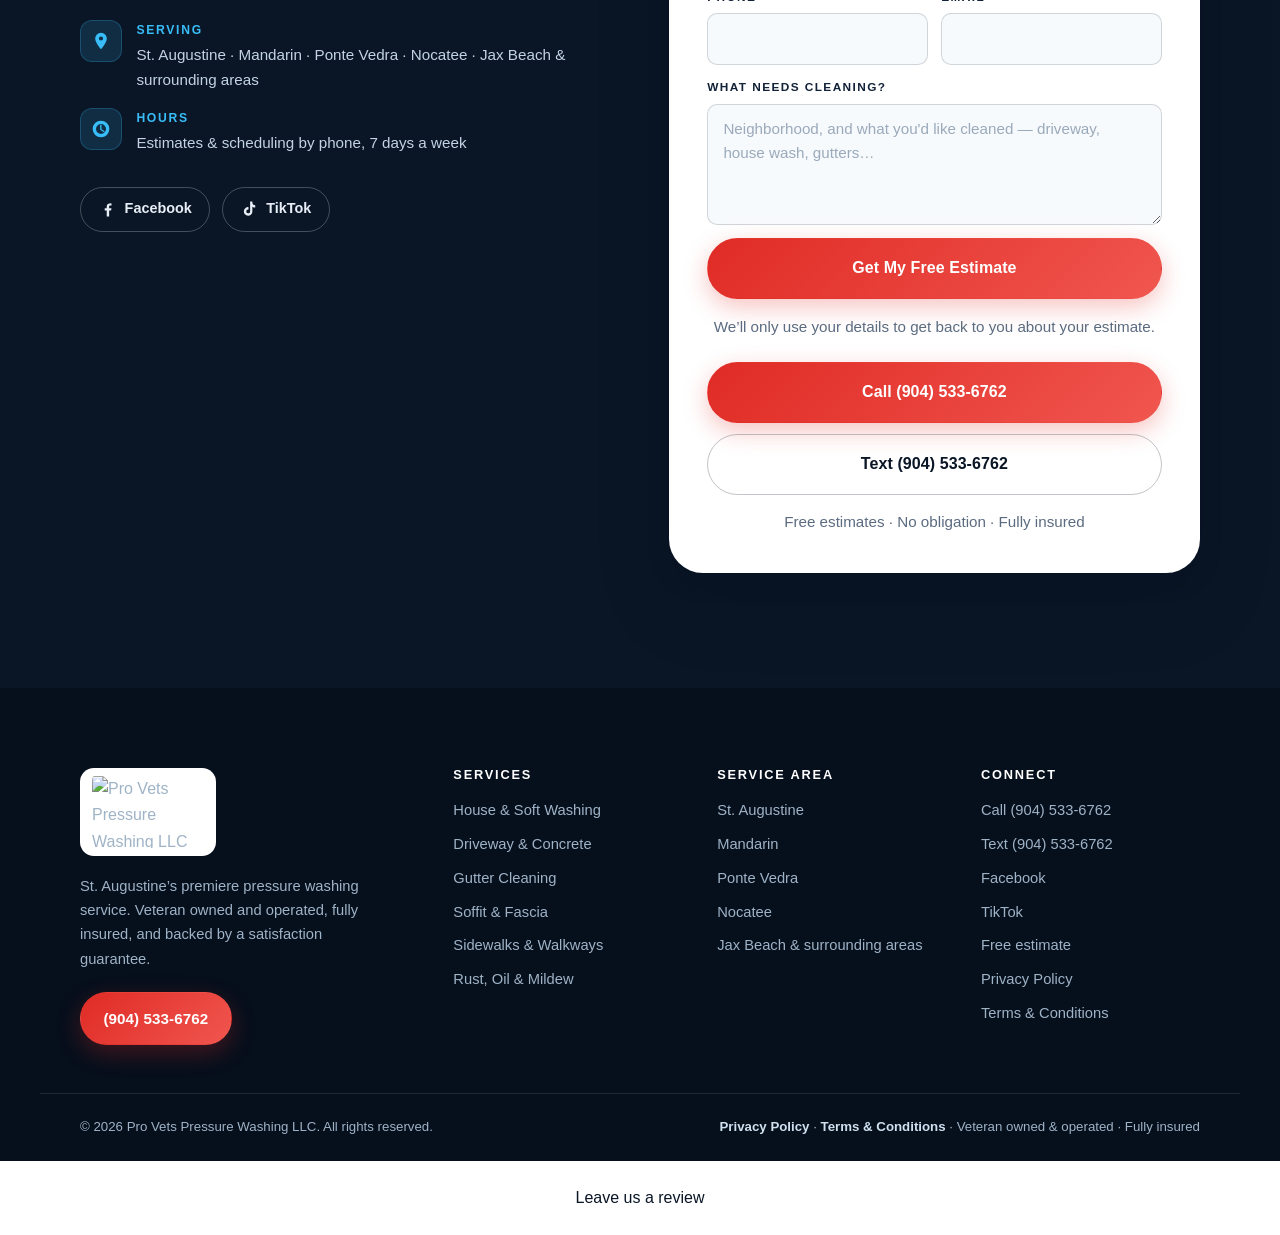
==== commit c13429d6: "feat: add review page link" ====
--- a/index.html
+++ b/index.html
@@ -632,5 +632,6 @@
 <script src="https://vision.leadrai.com/widget/loader.js" data-lv-widget data-kind="voice" data-widget="9d567ac0-5bf1-4add-92da-deb59e376278" async></script>
 <script defer src="https://static.cloudflareinsights.com/beacon.min.js" data-cf-beacon='{"token": "0a932598fc5b4cc9baf156d875620bd1"}'></script>
 <script defer data-lv-track src="https://vision.leadrai.com/api/forms/747b1309a2ec7b1a4f7b7ef34a790654/t.js"></script>
+<p data-lv-review="1" style="text-align:center;margin:24px 0"><a href="/review">Leave us a review</a></p>
 </body>
 </html>
